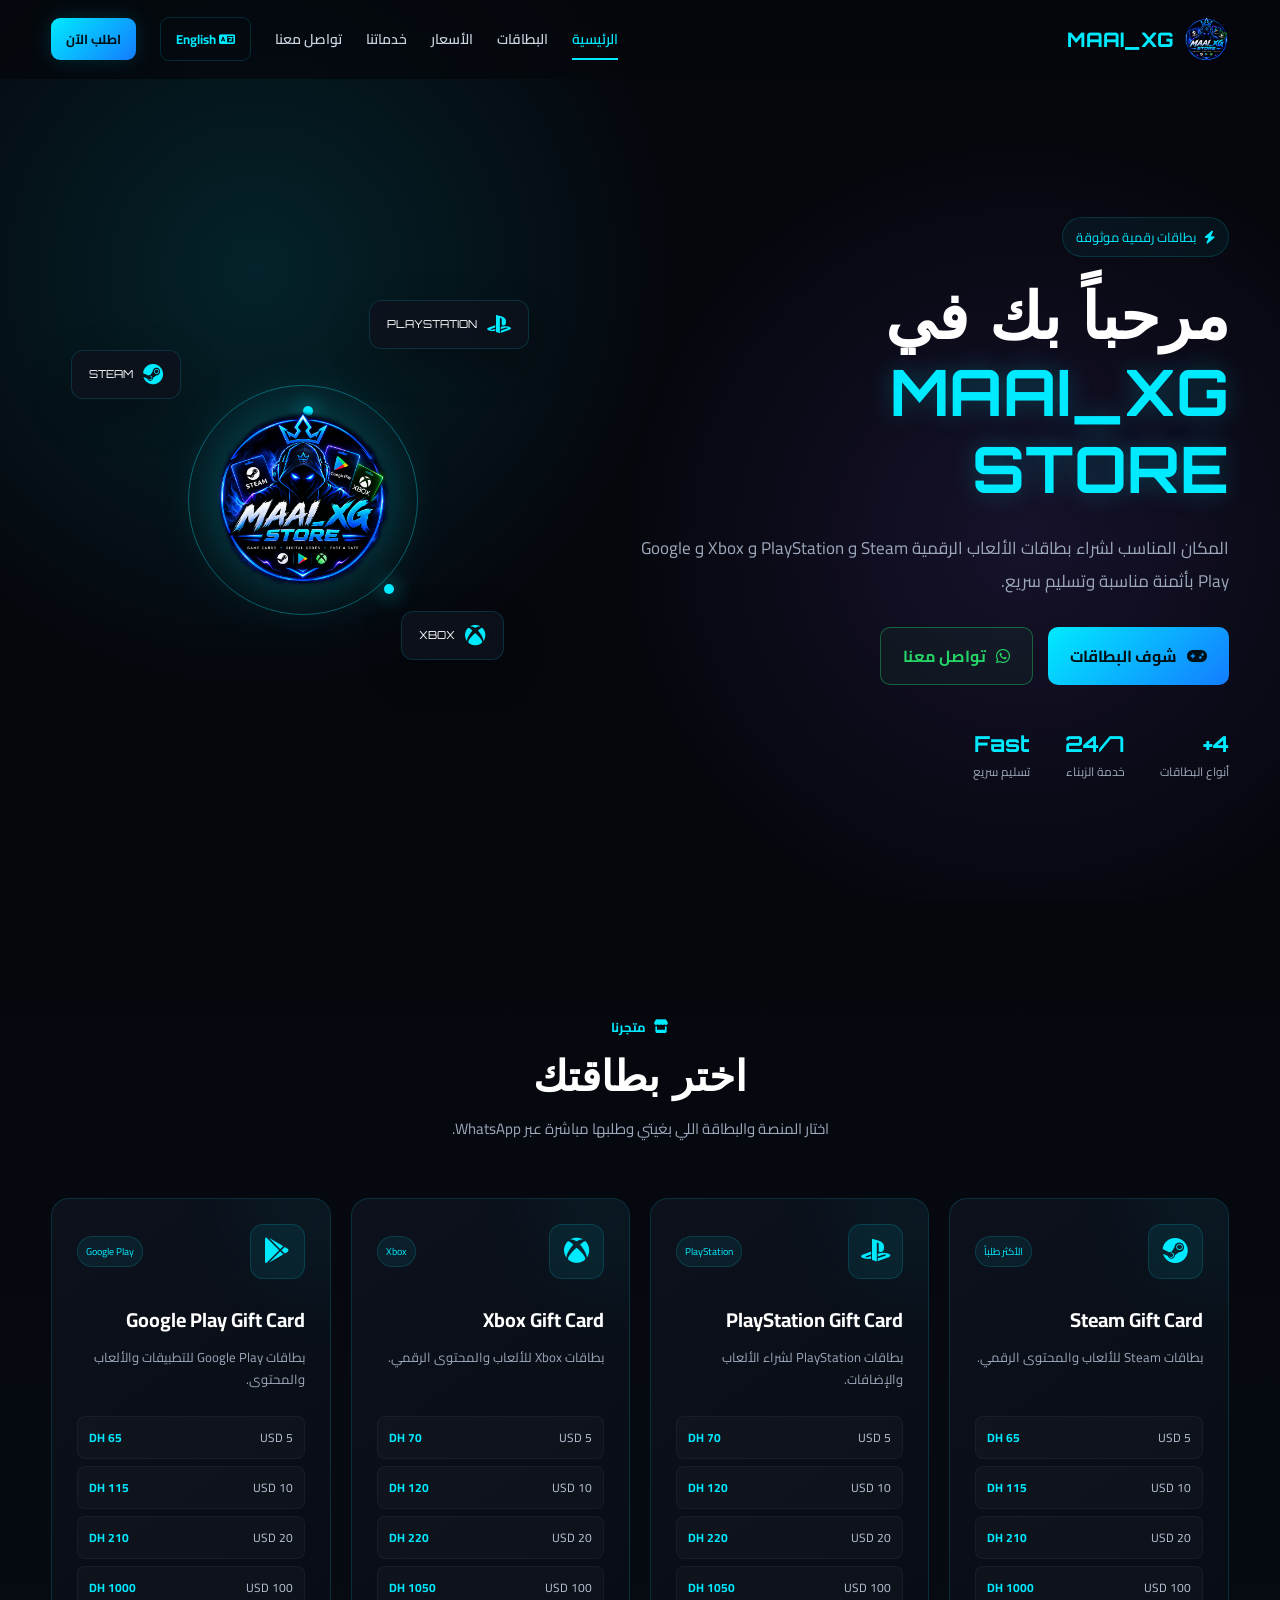
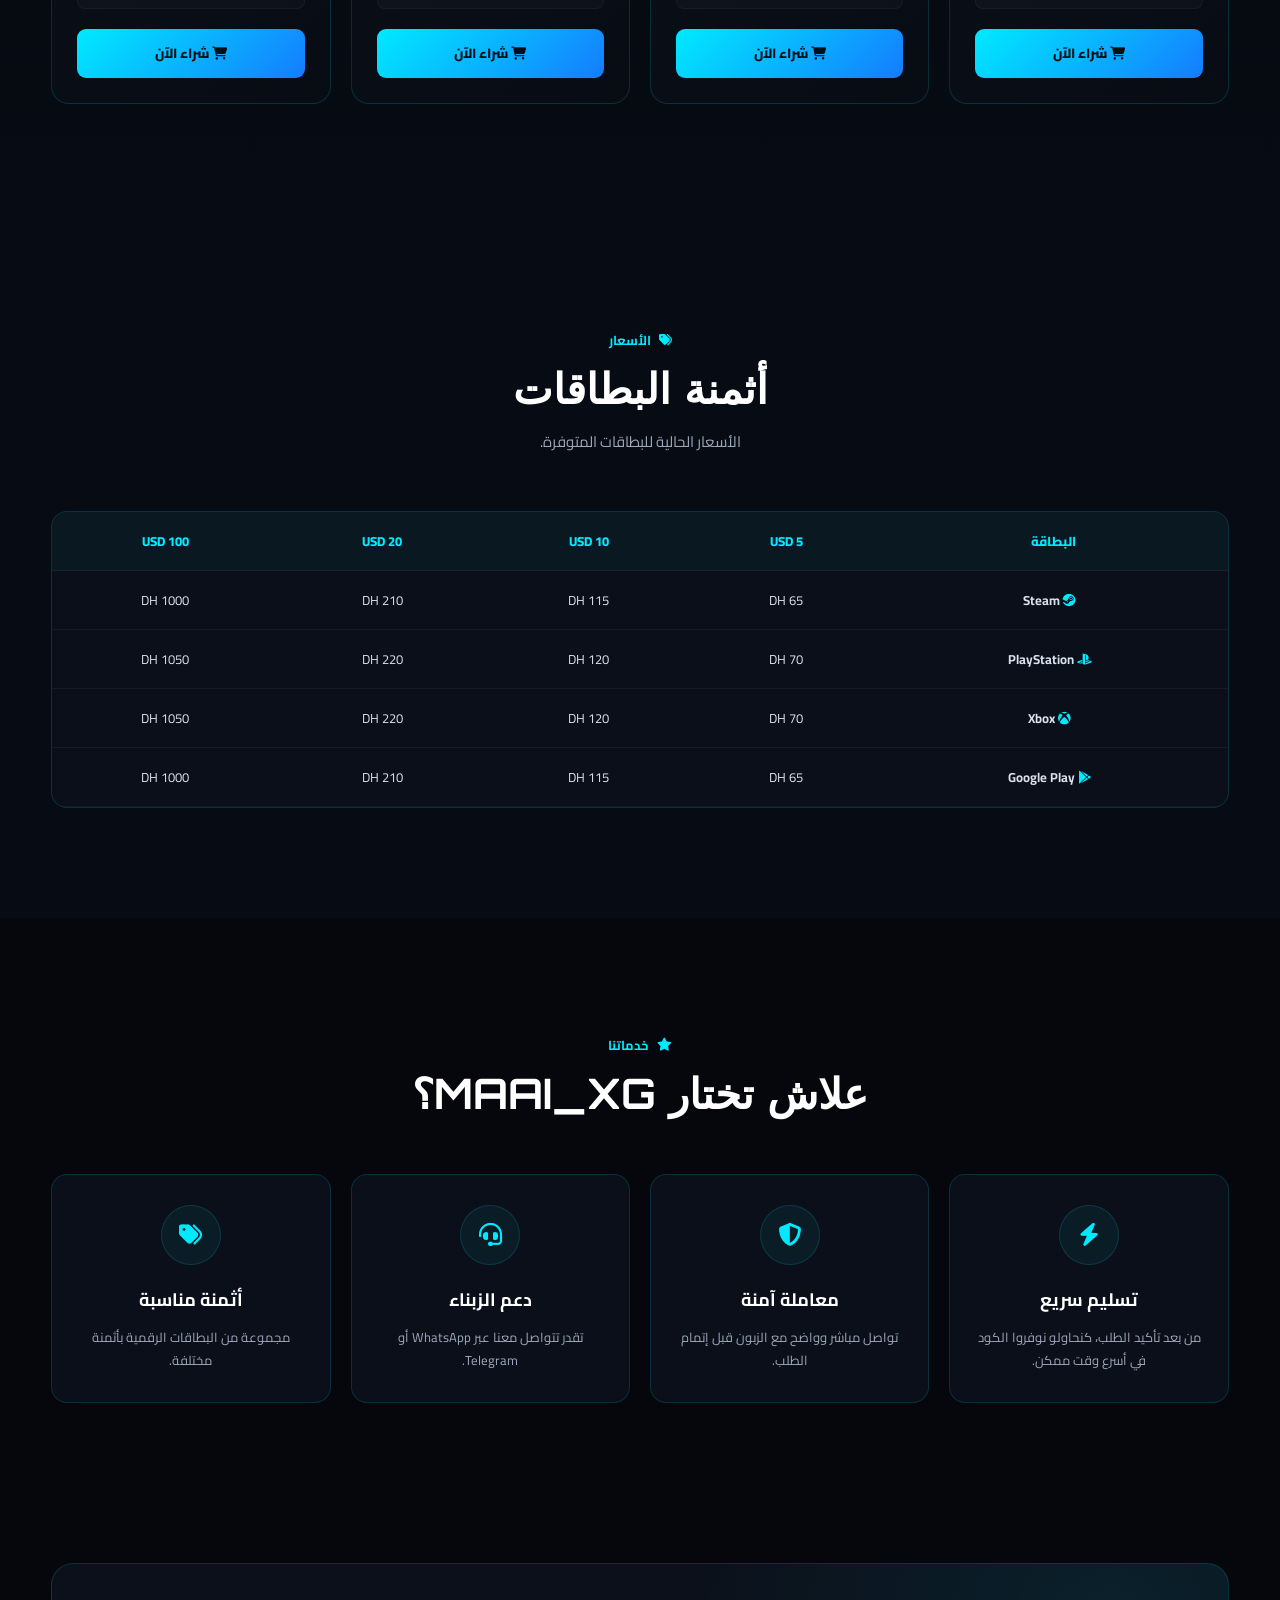
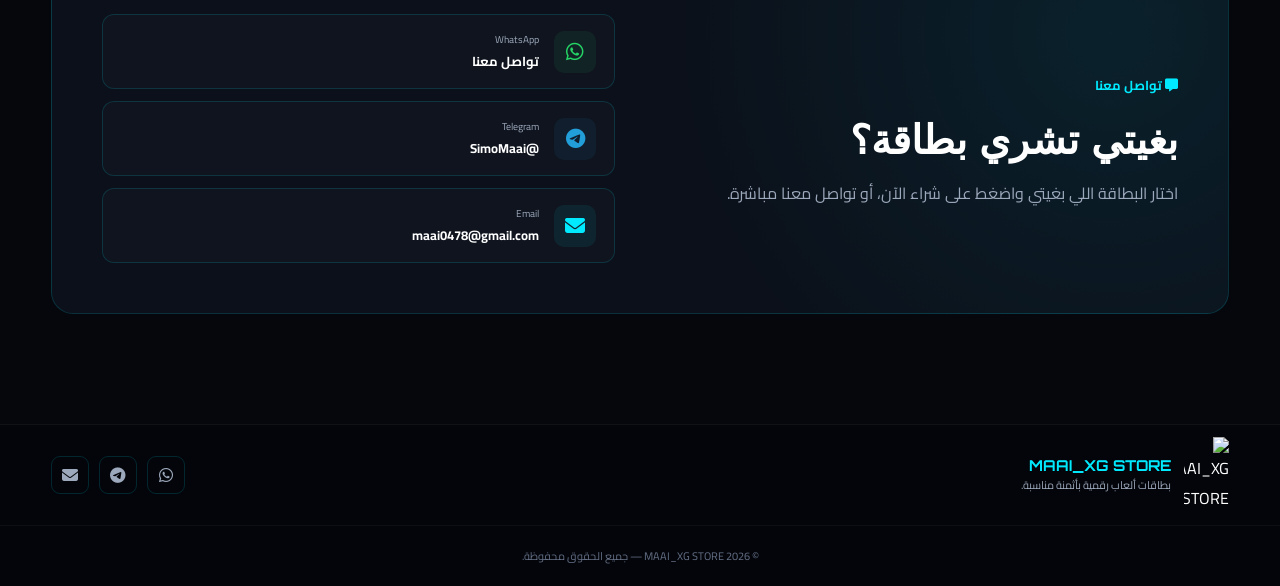
==== index.html @ 56d8b90f "MAAI_XG STORE website" ====
<!DOCTYPE html>
<html lang="ar" dir="rtl">
<head>
    <meta charset="UTF-8">
    <meta name="viewport" content="width=device-width, initial-scale=1.0">

    <title>MAAI_XG STORE | بطاقات الألعاب الرقمية</title>

    <meta name="description"
          content="MAAI_XG STORE - متجر بطاقات الألعاب الرقمية Steam, PlayStation, Xbox و Google Play">

    <link rel="preconnect" href="https://fonts.googleapis.com">
    <link rel="preconnect" href="https://fonts.gstatic.com" crossorigin>

    <link href="https://fonts.googleapis.com/css2?family=Cairo:wght@400;500;600;700;800&family=Orbitron:wght@500;600;700;800&display=swap"
          rel="stylesheet">

    <link rel="stylesheet"
          href="https://cdnjs.cloudflare.com/ajax/libs/font-awesome/6.5.2/css/all.min.css">

    <link rel="stylesheet" href="style.css">
</head>

<body>

<!-- ================= NAVBAR ================= -->

<header class="navbar">

    <div class="container nav-container">

        <a href="#home" class="logo">
            <img src="./logo_profil.png" alt="MAAI_XG STORE">
            <span>MAAI_XG</span>
        </a>

        <nav class="nav-menu">

            <a href="#home" class="nav-link active">
                الرئيسية
            </a>

            <a href="#cards" class="nav-link">
                البطاقات
            </a>

            <a href="#prices" class="nav-link">
                الأسعار
            </a>

            <a href="#services" class="nav-link">
                خدماتنا
            </a>

            <a href="#contact" class="nav-link">
                تواصل معنا
            </a>

            <a href="english.html" class="language-btn">
                <i class="fa-solid fa-language"></i>
                English
            </a>

            <a href="#cards" class="nav-buy">
                اطلب الآن
            </a>

        </nav>

        <button class="menu-toggle" aria-label="القائمة">
            <i class="fa-solid fa-bars"></i>
        </button>

    </div>

</header>


<!-- ================= HERO ================= -->

<section id="home" class="hero">

    <div class="hero-bg"></div>

    <div class="container hero-container">

        <div class="hero-content reveal">

            <span class="hero-badge">
                <i class="fa-solid fa-bolt"></i>
                بطاقات رقمية موثوقة
            </span>

            <h1>
                مرحباً بك في
                <span>MAAI_XG STORE</span>
            </h1>

            <p>
                المكان المناسب لشراء بطاقات الألعاب الرقمية
                Steam و PlayStation و Xbox و Google Play
                بأثمنة مناسبة وتسليم سريع.
            </p>

            <div class="hero-buttons">

                <a href="#cards" class="btn btn-primary">
                    <i class="fa-solid fa-gamepad"></i>
                    شوف البطاقات
                </a>

                <a href="https://wa.me/79996118911"
                   target="_blank"
                   class="btn btn-whatsapp">
                    <i class="fa-brands fa-whatsapp"></i>
                    تواصل معنا
                </a>

            </div>

            <div class="hero-stats">

                <div class="stat">
                    <strong>4+</strong>
                    <span>أنواع البطاقات</span>
                </div>

                <div class="stat">
                    <strong>24/7</strong>
                    <span>خدمة الزبناء</span>
                </div>

                <div class="stat">
                    <strong>Fast</strong>
                    <span>تسليم سريع</span>
                </div>

            </div>

        </div>


        <div class="hero-visual reveal">

            <div class="floating-card steam-float">
                <i class="fa-brands fa-steam"></i>
                <span>STEAM</span>
            </div>

            <div class="floating-card ps-float">
                <i class="fa-brands fa-playstation"></i>
                <span>PLAYSTATION</span>
            </div>

            <div class="floating-card xbox-float">
                <i class="fa-brands fa-xbox"></i>
                <span>XBOX</span>
            </div>

            <div class="hero-logo">

                <img src="./logo_profil.png"
                     alt="MAAI_XG Logo">

                <div class="logo-ring"></div>

            </div>

        </div>

    </div>

</section>


<!-- ================= CARDS ================= -->

<section id="cards" class="section cards-section">

    <div class="container">

        <div class="section-title reveal">

            <span>
                <i class="fa-solid fa-store"></i>
                متجرنا
            </span>

            <h2>
                اختر بطاقتك
            </h2>

            <p>
                اختار المنصة والبطاقة اللي بغيتي وطلبها مباشرة عبر WhatsApp.
            </p>

        </div>


        <div class="cards-grid">


            <!-- STEAM -->

            <article class="product-card steam-card reveal">

                <div class="card-top">

                    <div class="platform-icon">
                        <i class="fa-brands fa-steam"></i>
                    </div>

                    <span class="card-tag">
                        الأكثر طلباً
                    </span>

                </div>

                <h3>Steam Gift Card</h3>

                <p>
                    بطاقات Steam للألعاب والمحتوى الرقمي.
                </p>

                <div class="price-list">

                    <div>
                        <span>5 USD</span>
                        <strong>65 DH</strong>
                    </div>

                    <div>
                        <span>10 USD</span>
                        <strong>115 DH</strong>
                    </div>

                    <div>
                        <span>20 USD</span>
                        <strong>210 DH</strong>
                    </div>

                    <div>
                        <span>100 USD</span>
                        <strong>1000 DH</strong>
                    </div>

                </div>

                <button class="buy-btn"
                        data-product="Steam Gift Card">
                    <i class="fa-solid fa-cart-shopping"></i>
                    شراء الآن
                </button>

            </article>


            <!-- PLAYSTATION -->

            <article class="product-card playstation-card reveal">

                <div class="card-top">

                    <div class="platform-icon">
                        <i class="fa-brands fa-playstation"></i>
                    </div>

                    <span class="card-tag">
                        PlayStation
                    </span>

                </div>

                <h3>PlayStation Gift Card</h3>

                <p>
                    بطاقات PlayStation لشراء الألعاب والإضافات.
                </p>

                <div class="price-list">

                    <div>
                        <span>5 USD</span>
                        <strong>70 DH</strong>
                    </div>

                    <div>
                        <span>10 USD</span>
                        <strong>120 DH</strong>
                    </div>

                    <div>
                        <span>20 USD</span>
                        <strong>220 DH</strong>
                    </div>

                    <div>
                        <span>100 USD</span>
                        <strong>1050 DH</strong>
                    </div>

                </div>

                <button class="buy-btn"
                        data-product="PlayStation Gift Card">
                    <i class="fa-solid fa-cart-shopping"></i>
                    شراء الآن
                </button>

            </article>


            <!-- XBOX -->

            <article class="product-card xbox-card reveal">

                <div class="card-top">

                    <div class="platform-icon">
                        <i class="fa-brands fa-xbox"></i>
                    </div>

                    <span class="card-tag">
                        Xbox
                    </span>

                </div>

                <h3>Xbox Gift Card</h3>

                <p>
                    بطاقات Xbox للألعاب والمحتوى الرقمي.
                </p>

                <div class="price-list">

                    <div>
                        <span>5 USD</span>
                        <strong>70 DH</strong>
                    </div>

                    <div>
                        <span>10 USD</span>
                        <strong>120 DH</strong>
                    </div>

                    <div>
                        <span>20 USD</span>
                        <strong>220 DH</strong>
                    </div>

                    <div>
                        <span>100 USD</span>
                        <strong>1050 DH</strong>
                    </div>

                </div>

                <button class="buy-btn"
                        data-product="Xbox Gift Card">
                    <i class="fa-solid fa-cart-shopping"></i>
                    شراء الآن
                </button>

            </article>


            <!-- GOOGLE PLAY -->

            <article class="product-card google-card reveal">

                <div class="card-top">

                    <div class="platform-icon">
                        <i class="fa-brands fa-google-play"></i>
                    </div>

                    <span class="card-tag">
                        Google Play
                    </span>

                </div>

                <h3>Google Play Gift Card</h3>

                <p>
                    بطاقات Google Play للتطبيقات والألعاب والمحتوى.
                </p>

                <div class="price-list">

                    <div>
                        <span>5 USD</span>
                        <strong>65 DH</strong>
                    </div>

                    <div>
                        <span>10 USD</span>
                        <strong>115 DH</strong>
                    </div>

                    <div>
                        <span>20 USD</span>
                        <strong>210 DH</strong>
                    </div>

                    <div>
                        <span>100 USD</span>
                        <strong>1000 DH</strong>
                    </div>

                </div>

                <button class="buy-btn"
                        data-product="Google Play Gift Card">
                    <i class="fa-solid fa-cart-shopping"></i>
                    شراء الآن
                </button>

            </article>

        </div>

    </div>

</section>


<!-- ================= PRICES ================= -->

<section id="prices" class="section prices-section">

    <div class="container">

        <div class="section-title reveal">

            <span>
                <i class="fa-solid fa-tags"></i>
                الأسعار
            </span>

            <h2>
                أثمنة البطاقات
            </h2>

            <p>
                الأسعار الحالية للبطاقات المتوفرة.
            </p>

        </div>


        <div class="table-wrapper reveal">

            <table>

                <thead>

                    <tr>
                        <th>البطاقة</th>
                        <th>5 USD</th>
                        <th>10 USD</th>
                        <th>20 USD</th>
                        <th>100 USD</th>
                    </tr>

                </thead>

                <tbody>

                    <tr>
                        <td>
                            <i class="fa-brands fa-steam"></i>
                            Steam
                        </td>
                        <td>65 DH</td>
                        <td>115 DH</td>
                        <td>210 DH</td>
                        <td>1000 DH</td>
                    </tr>

                    <tr>
                        <td>
                            <i class="fa-brands fa-playstation"></i>
                            PlayStation
                        </td>
                        <td>70 DH</td>
                        <td>120 DH</td>
                        <td>220 DH</td>
                        <td>1050 DH</td>
                    </tr>

                    <tr>
                        <td>
                            <i class="fa-brands fa-xbox"></i>
                            Xbox
                        </td>
                        <td>70 DH</td>
                        <td>120 DH</td>
                        <td>220 DH</td>
                        <td>1050 DH</td>
                    </tr>

                    <tr>
                        <td>
                            <i class="fa-brands fa-google-play"></i>
                            Google Play
                        </td>
                        <td>65 DH</td>
                        <td>115 DH</td>
                        <td>210 DH</td>
                        <td>1000 DH</td>
                    </tr>

                </tbody>

            </table>

        </div>

    </div>

</section>


<!-- ================= SERVICES ================= -->

<section id="services" class="section services-section">

    <div class="container">

        <div class="section-title reveal">

            <span>
                <i class="fa-solid fa-star"></i>
                خدماتنا
            </span>

            <h2>
                علاش تختار MAAI_XG؟
            </h2>

        </div>


        <div class="services-grid">

            <div class="service-box reveal">

                <i class="fa-solid fa-bolt"></i>

                <h3>تسليم سريع</h3>

                <p>
                    من بعد تأكيد الطلب، كنحاولو نوفروا الكود في أسرع وقت ممكن.
                </p>

            </div>


            <div class="service-box reveal">

                <i class="fa-solid fa-shield-halved"></i>

                <h3>معاملة آمنة</h3>

                <p>
                    تواصل مباشر وواضح مع الزبون قبل إتمام الطلب.
                </p>

            </div>


            <div class="service-box reveal">

                <i class="fa-solid fa-headset"></i>

                <h3>دعم الزبناء</h3>

                <p>
                    تقدر تتواصل معنا عبر WhatsApp أو Telegram.
                </p>

            </div>


            <div class="service-box reveal">

                <i class="fa-solid fa-tags"></i>

                <h3>أثمنة مناسبة</h3>

                <p>
                    مجموعة من البطاقات الرقمية بأثمنة مختلفة.
                </p>

            </div>

        </div>

    </div>

</section>


<!-- ================= CONTACT ================= -->

<section id="contact" class="section contact-section">

    <div class="container">

        <div class="contact-box reveal">

            <div class="contact-content">

                <span>
                    <i class="fa-solid fa-message"></i>
                    تواصل معنا
                </span>

                <h2>
                    بغيتي تشري بطاقة؟
                </h2>

                <p>
                    اختار البطاقة اللي بغيتي واضغط على شراء الآن،
                    أو تواصل معنا مباشرة.
                </p>

            </div>


            <div class="contact-buttons">

                <a href="https://wa.me/79996118911"
                   target="_blank"
                   class="contact-btn whatsapp">

                    <i class="fa-brands fa-whatsapp"></i>

                    <div>
                        <small>WhatsApp</small>
                        <strong>تواصل معنا</strong>
                    </div>

                </a>


                <a href="https://t.me/SimoMaai"
                   target="_blank"
                   class="contact-btn telegram">

                    <i class="fa-brands fa-telegram"></i>

                    <div>
                        <small>Telegram</small>
                        <strong>@SimoMaai</strong>
                    </div>

                </a>


                <a href="mailto:maai0478@gmail.com"
                   class="contact-btn email">

                    <i class="fa-solid fa-envelope"></i>

                    <div>
                        <small>Email</small>
                        <strong>maai0478@gmail.com</strong>
                    </div>

                </a>

            </div>

        </div>

    </div>

</section>


<!-- ================= FOOTER ================= -->

<footer>

    <div class="container footer-container">

        <div class="footer-brand">

            <img src="logo_profic.png"
                 alt="MAAI_XG STORE">

            <div>

                <h3>MAAI_XG STORE</h3>

                <p>
                    بطاقات ألعاب رقمية بأثمنة مناسبة.
                </p>

            </div>

        </div>


        <div class="footer-social">

            <a href="https://wa.me/79996118911"
               target="_blank">
                <i class="fa-brands fa-whatsapp"></i>
            </a>

            <a href="https://t.me/SimoMaai"
               target="_blank">
                <i class="fa-brands fa-telegram"></i>
            </a>

            <a href="mailto:maai0478@gmail.com">
                <i class="fa-solid fa-envelope"></i>
            </a>

        </div>

    </div>


    <div class="copyright">

        © <span id="year"></span>
        MAAI_XG STORE — جميع الحقوق محفوظة.

    </div>

</footer>


<script src="script.js"></script>

</body>
</html>
---- style.css ----
/* =====================================================
   MAAI_XG STORE
   MAIN CSS
===================================================== */

* {
    margin: 0;
    padding: 0;
    box-sizing: border-box;
}

html {
    scroll-behavior: smooth;
}

body {
    font-family: "Cairo", sans-serif;
    background: #05070d;
    color: #ffffff;
    overflow-x: hidden;
}

a {
    text-decoration: none;
    color: inherit;
}

button {
    font-family: inherit;
}

img {
    max-width: 100%;
    display: block;
}

:root {
    --bg: #05070d;
    --bg2: #090d16;
    --card: #0d121d;

    --cyan: #00eaff;
    --blue: #147cff;
    --purple: #8b5cf6;

    --white: #ffffff;
    --muted: #9ca8bb;

    --border: rgba(0, 234, 255, 0.15);

    --shadow:
        0 0 35px rgba(0, 234, 255, 0.08);
}

.container {
    width: min(1180px, 92%);
    margin: auto;
}


/* =====================================================
   NAVBAR
===================================================== */

.navbar {
    position: fixed;
    top: 0;
    left: 0;
    width: 100%;
    z-index: 1000;

    background: rgba(5, 7, 13, 0.75);

    backdrop-filter: blur(15px);

    border-bottom: 1px solid transparent;

    transition: 0.3s ease;
}

.navbar.scrolled {
    background: rgba(5, 7, 13, 0.95);
    border-bottom-color: var(--border);
    box-shadow: 0 10px 30px rgba(0, 0, 0, 0.25);
}

.nav-container {
    min-height: 78px;

    display: flex;
    align-items: center;
    justify-content: space-between;

    gap: 30px;
}

.logo {
    display: flex;
    align-items: center;
    gap: 10px;

    font-family: "Orbitron", sans-serif;
    font-size: 20px;
    font-weight: 800;

    color: #fff;
}

.logo img {
    width: 45px;
    height: 45px;
    object-fit: contain;
}

.logo span {
    color: var(--cyan);
}

.nav-menu {
    display: flex;
    align-items: center;
    gap: 24px;
}

.nav-link {
    color: #cbd5e1;
    font-size: 14px;
    font-weight: 600;

    position: relative;

    transition: 0.3s ease;
}

.nav-link:hover,
.nav-link.active {
    color: var(--cyan);
}

.nav-link::after {
    content: "";

    position: absolute;

    bottom: -8px;
    left: 0;

    width: 0;
    height: 2px;

    background: var(--cyan);

    transition: 0.3s ease;
}

.nav-link:hover::after,
.nav-link.active::after {
    width: 100%;
}

.nav-buy,
.language-btn {
    padding: 9px 15px;

    border-radius: 9px;

    font-size: 13px;
    font-weight: 700;

    transition: 0.3s ease;
}

.language-btn {
    border: 1px solid var(--border);
    color: var(--cyan);
}

.language-btn:hover {
    background: rgba(0, 234, 255, 0.08);
}

.nav-buy {
    background: linear-gradient(
        135deg,
        var(--cyan),
        var(--blue)
    );

    color: #001016;

    box-shadow:
        0 0 20px rgba(0, 234, 255, 0.15);
}

.nav-buy:hover {
    transform: translateY(-2px);
    box-shadow:
        0 0 30px rgba(0, 234, 255, 0.3);
}

.menu-toggle {
    display: none;

    border: 0;
    background: transparent;

    color: white;

    font-size: 24px;

    cursor: pointer;
}


/* =====================================================
   HERO
===================================================== */

.hero {
    min-height: 100vh;

    position: relative;

    display: flex;
    align-items: center;

    padding-top: 100px;

    overflow: hidden;
}

.hero-bg {
    position: absolute;
    inset: 0;

    background:
        radial-gradient(
            circle at 20% 30%,
            rgba(0, 234, 255, 0.12),
            transparent 35%
        ),

        radial-gradient(
            circle at 80% 60%,
            rgba(139, 92, 246, 0.13),
            transparent 35%
        );

    pointer-events: none;
}

.hero-container {
    display: grid;

    grid-template-columns: 1.1fr 0.9fr;

    align-items: center;

    gap: 60px;

    position: relative;
    z-index: 2;
}

.hero-content {
    max-width: 680px;
}

.hero-badge {
    display: inline-flex;

    align-items: center;

    gap: 8px;

    padding: 7px 13px;

    border-radius: 50px;

    border: 1px solid var(--border);

    background: rgba(0, 234, 255, 0.05);

    color: var(--cyan);

    font-size: 13px;

    margin-bottom: 20px;
}

.hero h1 {
    font-family: "Orbitron", sans-serif;

    font-size: clamp(36px, 5vw, 65px);

    line-height: 1.2;

    margin-bottom: 25px;
}

.hero h1 span {
    display: block;

    color: var(--cyan);

    text-shadow:
        0 0 25px rgba(0, 234, 255, 0.25);
}

.hero p {
    color: var(--muted);

    font-size: 17px;

    line-height: 1.9;

    max-width: 650px;

    margin-bottom: 30px;
}

.hero-buttons {
    display: flex;

    gap: 15px;

    flex-wrap: wrap;
}

.btn {
    display: inline-flex;

    align-items: center;

    justify-content: center;

    gap: 10px;

    padding: 13px 22px;

    border-radius: 10px;

    font-weight: 700;

    transition: 0.3s ease;
}

.btn-primary {
    background:
        linear-gradient(
            135deg,
            var(--cyan),
            var(--blue)
        );

    color: #001016;
}

.btn-primary:hover {
    transform: translateY(-3px);

    box-shadow:
        0 10px 35px rgba(0, 234, 255, 0.2);
}

.btn-whatsapp {
    border: 1px solid rgba(37, 211, 102, 0.4);

    color: #25d366;

    background: rgba(37, 211, 102, 0.05);
}

.btn-whatsapp:hover {
    background: rgba(37, 211, 102, 0.1);

    transform: translateY(-3px);
}

.hero-stats {
    display: flex;

    gap: 35px;

    margin-top: 45px;

    flex-wrap: wrap;
}

.stat {
    display: flex;

    flex-direction: column;

    gap: 3px;
}

.stat strong {
    font-family: "Orbitron", sans-serif;

    color: var(--cyan);

    font-size: 22px;
}

.stat span {
    color: var(--muted);

    font-size: 12px;
}


/* =====================================================
   HERO VISUAL
===================================================== */

.hero-visual {
    min-height: 500px;

    position: relative;

    display: flex;

    align-items: center;

    justify-content: center;
}

.hero-logo {
    width: 230px;
    height: 230px;

    position: relative;

    display: flex;

    align-items: center;

    justify-content: center;

    animation: logoFloat 4s ease-in-out infinite;
}

.hero-logo img {
    width: 180px;

    position: relative;

    z-index: 2;

    filter:
        drop-shadow(
            0 0 30px rgba(0, 234, 255, 0.3)
        );
}

.logo-ring {
    position: absolute;

    inset: 0;

    border: 1px solid rgba(0, 234, 255, 0.35);

    border-radius: 50%;

    animation: spin 10s linear infinite;
}

.logo-ring::before,
.logo-ring::after {
    content: "";

    position: absolute;

    width: 10px;
    height: 10px;

    border-radius: 50%;

    background: var(--cyan);

    box-shadow:
        0 0 20px var(--cyan);
}

.logo-ring::before {
    top: 20px;
    left: 50%;
}

.logo-ring::after {
    bottom: 20px;
    right: 10%;
}

.floating-card {
    position: absolute;

    display: flex;

    align-items: center;

    gap: 10px;

    padding: 13px 17px;

    border: 1px solid var(--border);

    border-radius: 12px;

    background: rgba(13, 18, 29, 0.85);

    backdrop-filter: blur(10px);

    color: white;

    box-shadow:
        0 15px 40px rgba(0, 0, 0, 0.25);

    font-family: "Orbitron", sans-serif;

    font-size: 11px;
}

.floating-card i {
    color: var(--cyan);

    font-size: 21px;
}

.steam-float {
    top: 20%;
    left: 4%;

    animation: floatingOne 4s ease-in-out infinite;
}

.ps-float {
    top: 10%;
    right: 5%;

    animation: floatingTwo 4.5s ease-in-out infinite;
}

.xbox-float {
    bottom: 18%;
    right: 10%;

    animation: floatingThree 5s ease-in-out infinite;
}


/* =====================================================
   SECTIONS
===================================================== */

.section {
    padding: 110px 0;
}

.section-title {
    text-align: center;

    margin-bottom: 55px;
}

.section-title > span {
    display: inline-flex;

    align-items: center;

    gap: 8px;

    color: var(--cyan);

    font-size: 13px;

    font-weight: 700;

    margin-bottom: 10px;
}

.section-title h2 {
    font-family: "Orbitron", sans-serif;

    font-size: clamp(28px, 4vw, 42px);

    margin-bottom: 13px;
}

.section-title p {
    color: var(--muted);

    font-size: 15px;
}


/* =====================================================
   PRODUCT CARDS
===================================================== */

.cards-section {
    background:
        linear-gradient(
            180deg,
            #05070d,
            #070b13
        );
}

.cards-grid {
    display: grid;

    grid-template-columns:
        repeat(4, 1fr);

    gap: 20px;
}

.product-card {
    position: relative;

    background:
        linear-gradient(
            145deg,
            rgba(13, 18, 29, 0.95),
            rgba(8, 12, 20, 0.95)
        );

    border: 1px solid var(--border);

    border-radius: 18px;

    padding: 25px;

    overflow: hidden;

    transition:
        transform 0.35s ease,
        border-color 0.35s ease,
        box-shadow 0.35s ease;
}

.product-card::before {
    content: "";

    position: absolute;

    top: -100px;
    right: -100px;

    width: 200px;
    height: 200px;

    border-radius: 50%;

    background: var(--cyan);

    opacity: 0.04;

    filter: blur(40px);
}

.product-card:hover {
    transform:
        translateY(-8px);

    border-color:
        rgba(0, 234, 255, 0.45);

    box-shadow:
        0 20px 50px rgba(0, 234, 255, 0.08);
}

.card-top {
    display: flex;

    align-items: center;

    justify-content: space-between;

    gap: 10px;

    margin-bottom: 22px;
}

.platform-icon {
    width: 55px;
    height: 55px;

    display: flex;

    align-items: center;

    justify-content: center;

    border-radius: 13px;

    background:
        rgba(0, 234, 255, 0.07);

    border: 1px solid var(--border);

    font-size: 26px;

    color: var(--cyan);
}

.card-tag {
    font-size: 10px;

    color: var(--cyan);

    padding: 5px 8px;

    border-radius: 50px;

    background:
        rgba(0, 234, 255, 0.07);

    border: 1px solid var(--border);
}

.product-card h3 {
    font-size: 20px;

    margin-bottom: 8px;
}

.product-card > p {
    color: var(--muted);

    font-size: 13px;

    line-height: 1.7;

    min-height: 50px;

    margin-bottom: 20px;
}

.price-list {
    display: flex;

    flex-direction: column;

    gap: 7px;

    margin-bottom: 20px;
}

.price-list div {
    display: flex;

    justify-content: space-between;

    align-items: center;

    padding: 9px 11px;

    border-radius: 8px;

    background:
        rgba(255, 255, 255, 0.025);

    border: 1px solid rgba(255, 255, 255, 0.04);

    font-size: 12px;
}

.price-list span {
    color: #b9c4d6;
}

.price-list strong {
    color: var(--cyan);
}

.buy-btn {
    width: 100%;

    border: 0;

    padding: 12px;

    border-radius: 9px;

    cursor: pointer;

    background:
        linear-gradient(
            135deg,
            var(--cyan),
            var(--blue)
        );

    color: #001016;

    font-weight: 800;

    transition: 0.3s ease;
}

.buy-btn:hover {
    transform: translateY(-2px);

    box-shadow:
        0 8px 25px rgba(0, 234, 255, 0.2);
}


/* =====================================================
   PRICES TABLE
===================================================== */

.prices-section {
    background: #070b13;
}

.table-wrapper {
    overflow-x: auto;

    border:
        1px solid var(--border);

    border-radius: 16px;

    background:
        rgba(13, 18, 29, 0.75);
}

table {
    width: 100%;

    border-collapse: collapse;

    min-width: 700px;
}

th,
td {
    padding: 17px;

    text-align: center;

    border-bottom:
        1px solid rgba(255, 255, 255, 0.05);

    font-size: 13px;
}

th {
    color: var(--cyan);

    background:
        rgba(0, 234, 255, 0.04);

    font-weight: 800;
}

td {
    color: #d9e1ed;
}

td:first-child {
    font-weight: 700;
}

td:first-child i {
    color: var(--cyan);

    margin-right: 8px;
}

tbody tr {
    transition: 0.25s ease;
}

tbody tr:hover {
    background:
        rgba(0, 234, 255, 0.025);
}


/* =====================================================
   SERVICES
===================================================== */

.services-grid {
    display: grid;

    grid-template-columns:
        repeat(4, 1fr);

    gap: 20px;
}

.service-box {
    padding: 30px 22px;

    text-align: center;

    background:
        rgba(13, 18, 29, 0.8);

    border:
        1px solid var(--border);

    border-radius: 16px;

    transition: 0.3s ease;
}

.service-box:hover {
    transform: translateY(-7px);

    border-color:
        rgba(0, 234, 255, 0.4);
}

.service-box > i {
    display: inline-flex;

    width: 60px;
    height: 60px;

    align-items: center;
    justify-content: center;

    border-radius: 50%;

    color: var(--cyan);

    background:
        rgba(0, 234, 255, 0.06);

    border:
        1px solid var(--border);

    font-size: 23px;

    margin-bottom: 18px;
}

.service-box h3 {
    margin-bottom: 10px;

    font-size: 18px;
}

.service-box p {
    color: var(--muted);

    font-size: 13px;

    line-height: 1.8;
}


/* =====================================================
   CONTACT
===================================================== */

.contact-section {
    padding-top: 50px;
}

.contact-box {
    display: grid;

    grid-template-columns: 1fr 1fr;

    gap: 50px;

    align-items: center;

    padding: 50px;

    border:
        1px solid var(--border);

    border-radius: 22px;

    background:
        radial-gradient(
            circle at 90% 20%,
            rgba(0, 234, 255, 0.08),
            transparent 40%
        ),

        #0b101a;
}

.contact-content > span {
    color: var(--cyan);

    font-size: 13px;

    font-weight: 700;
}

.contact-content h2 {
    font-family: "Orbitron", sans-serif;

    font-size: clamp(27px, 4vw, 40px);

    margin: 15px 0;
}

.contact-content p {
    color: var(--muted);

    line-height: 1.8;
}

.contact-buttons {
    display: flex;

    flex-direction: column;

    gap: 12px;
}

.contact-btn {
    display: flex;

    align-items: center;

    gap: 15px;

    padding: 15px 18px;

    border-radius: 12px;

    border: 1px solid var(--border);

    background:
        rgba(255, 255, 255, 0.02);

    transition: 0.3s ease;
}

.contact-btn:hover {
    transform: translateX(-5px);

    border-color:
        rgba(0, 234, 255, 0.4);
}

.contact-btn > i {
    width: 42px;
    height: 42px;

    display: flex;

    align-items: center;

    justify-content: center;

    border-radius: 10px;

    font-size: 20px;
}

.contact-btn div {
    display: flex;

    flex-direction: column;
}

.contact-btn small {
    color: var(--muted);

    font-size: 10px;
}

.contact-btn strong {
    font-size: 13px;
}

.whatsapp > i {
    color: #25d366;

    background:
        rgba(37, 211, 102, 0.08);
}

.telegram > i {
    color: #229ed9;

    background:
        rgba(34, 158, 217, 0.08);
}

.email > i {
    color: var(--cyan);

    background:
        rgba(0, 234, 255, 0.08);
}


/* =====================================================
   FOOTER
===================================================== */

footer {
    background: #03050a;

    border-top:
        1px solid rgba(255, 255, 255, 0.05);
}

.footer-container {
    min-height: 100px;

    display: flex;

    align-items: center;

    justify-content: space-between;

    gap: 30px;
}

.footer-brand {
    display: flex;

    align-items: center;

    gap: 13px;
}

.footer-brand img {
    width: 45px;
}

.footer-brand h3 {
    font-family: "Orbitron", sans-serif;

    font-size: 15px;

    color: var(--cyan);
}

.footer-brand p {
    color: var(--muted);

    font-size: 11px;
}

.footer-social {
    display: flex;

    gap: 10px;
}

.footer-social a {
    width: 38px;
    height: 38px;

    display: flex;

    align-items: center;

    justify-content: center;

    border:
        1px solid var(--border);

    border-radius: 9px;

    color: var(--muted);

    transition: 0.3s ease;
}

.footer-social a:hover {
    color: var(--cyan);

    border-color: var(--cyan);

    transform: translateY(-3px);
}

.copyright {
    text-align: center;

    color: #657086;

    font-size: 11px;

    padding: 20px;

    border-top:
        1px solid rgba(255, 255, 255, 0.04);
}


/* =====================================================
   REVEAL
===================================================== */

.reveal {
    opacity: 0;

    transform: translateY(30px);

    transition:
        opacity 0.7s ease,
        transform 0.7s ease;
}

.reveal.visible {
    opacity: 1;

    transform: translateY(0);
}


/* =====================================================
   RIPPLE
===================================================== */

.ripple {
    position: absolute;

    border-radius: 50%;

    background:
        rgba(255, 255, 255, 0.4);

    transform: scale(0);

    animation: rippleAnimation 0.6s linear;

    pointer-events: none;
}


/* =====================================================
   ANIMATIONS
===================================================== */

@keyframes rippleAnimation {

    to {
        transform: scale(4);

        opacity: 0;
    }

}

@keyframes logoFloat {

    0%,
    100% {
        transform: translateY(0);
    }

    50% {
        transform: translateY(-15px);
    }

}

@keyframes spin {

    to {
        transform: rotate(360deg);
    }

}

@keyframes floatingOne {

    0%,
    100% {
        transform: translateY(0) rotate(-4deg);
    }

    50% {
        transform: translateY(-18px) rotate(2deg);
    }

}

@keyframes floatingTwo {

    0%,
    100% {
        transform: translateY(0) rotate(4deg);
    }

    50% {
        transform: translateY(15px) rotate(-2deg);
    }

}

@keyframes floatingThree {

    0%,
    100% {
        transform: translateY(0);
    }

    50% {
        transform: translateY(-13px);
    }

}


/* =====================================================
   RESPONSIVE
===================================================== */

@media (max-width: 1100px) {

    .cards-grid,
    .services-grid {
        grid-template-columns:
            repeat(2, 1fr);
    }

}

@media (max-width: 850px) {

    .menu-toggle {
        display: block;
    }

    .nav-menu {
        position: absolute;

        top: 78px;

        left: 4%;
        right: 4%;

        display: none;

        flex-direction: column;

        align-items: stretch;

        padding: 20px;

        background:
            rgba(7, 10, 17, 0.98);

        border:
            1px solid var(--border);

        border-radius: 15px;
    }

    .nav-menu.open {
        display: flex;
    }

    .nav-link,
    .language-btn,
    .nav-buy {
        text-align: center;

        padding: 12px;
    }

    .hero-container {
        grid-template-columns: 1fr;

        text-align: center;
    }

    .hero-content {
        margin: auto;
    }

    .hero-buttons,
    .hero-stats {
        justify-content: center;
    }

    .hero-visual {
        min-height: 350px;
    }

    .contact-box {
        grid-template-columns: 1fr;
    }

}

@media (max-width: 600px) {

    .section {
        padding: 80px 0;
    }

    .cards-grid,
    .services-grid {
        grid-template-columns: 1fr;
    }

    .hero {
        padding-top: 120px;
    }

    .hero h1 {
        font-size: 34px;
    }

    .hero p {
        font-size: 14px;
    }

    .hero-logo {
        width: 190px;
        height: 190px;
    }

    .hero-logo img {
        width: 145px;
    }

    .floating-card {
        font-size: 9px;
        padding: 9px;
    }

    .steam-float {
        left: 0;
    }

    .ps-float {
        right: 0;
    }

    .xbox-float {
        right: 0;
    }

    .contact-box {
        padding: 25px;
    }

    .footer-container {
        flex-direction: column;

        justify-content: center;

        padding: 30px 0;
    }

}
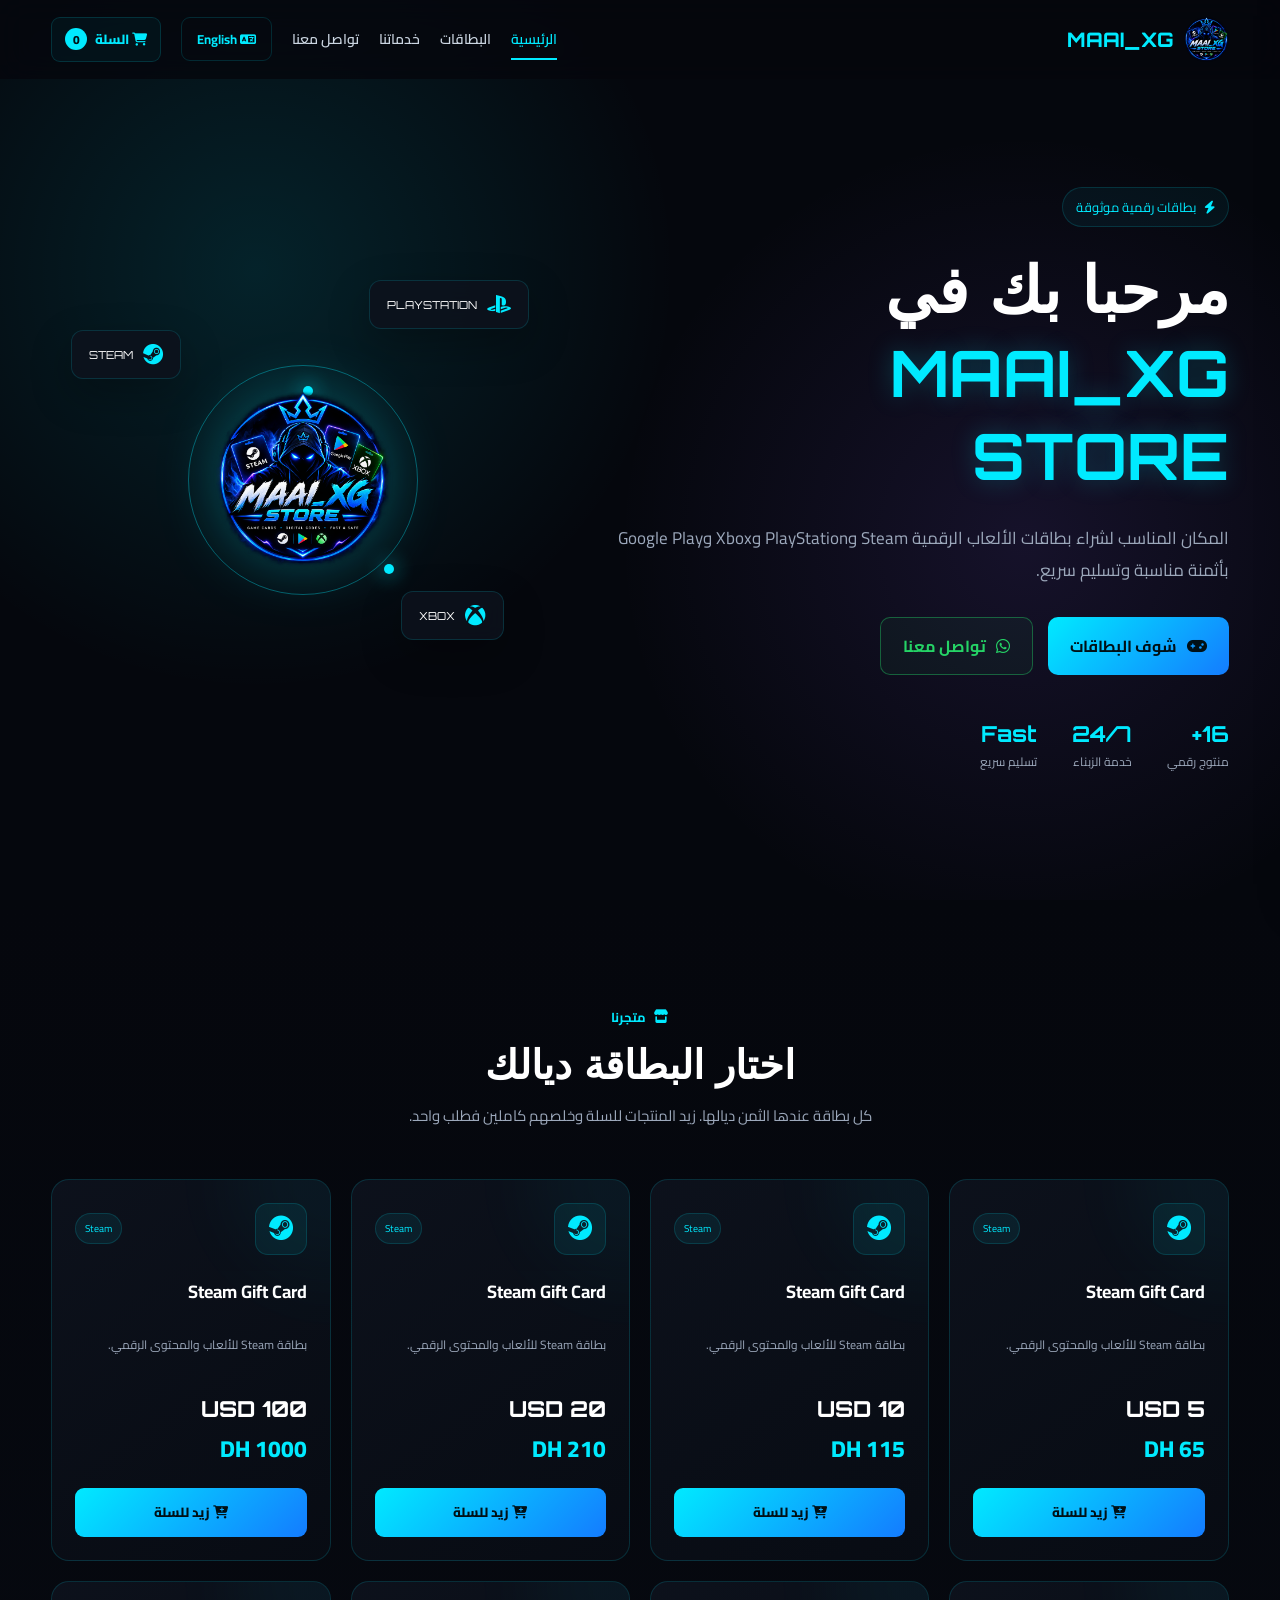
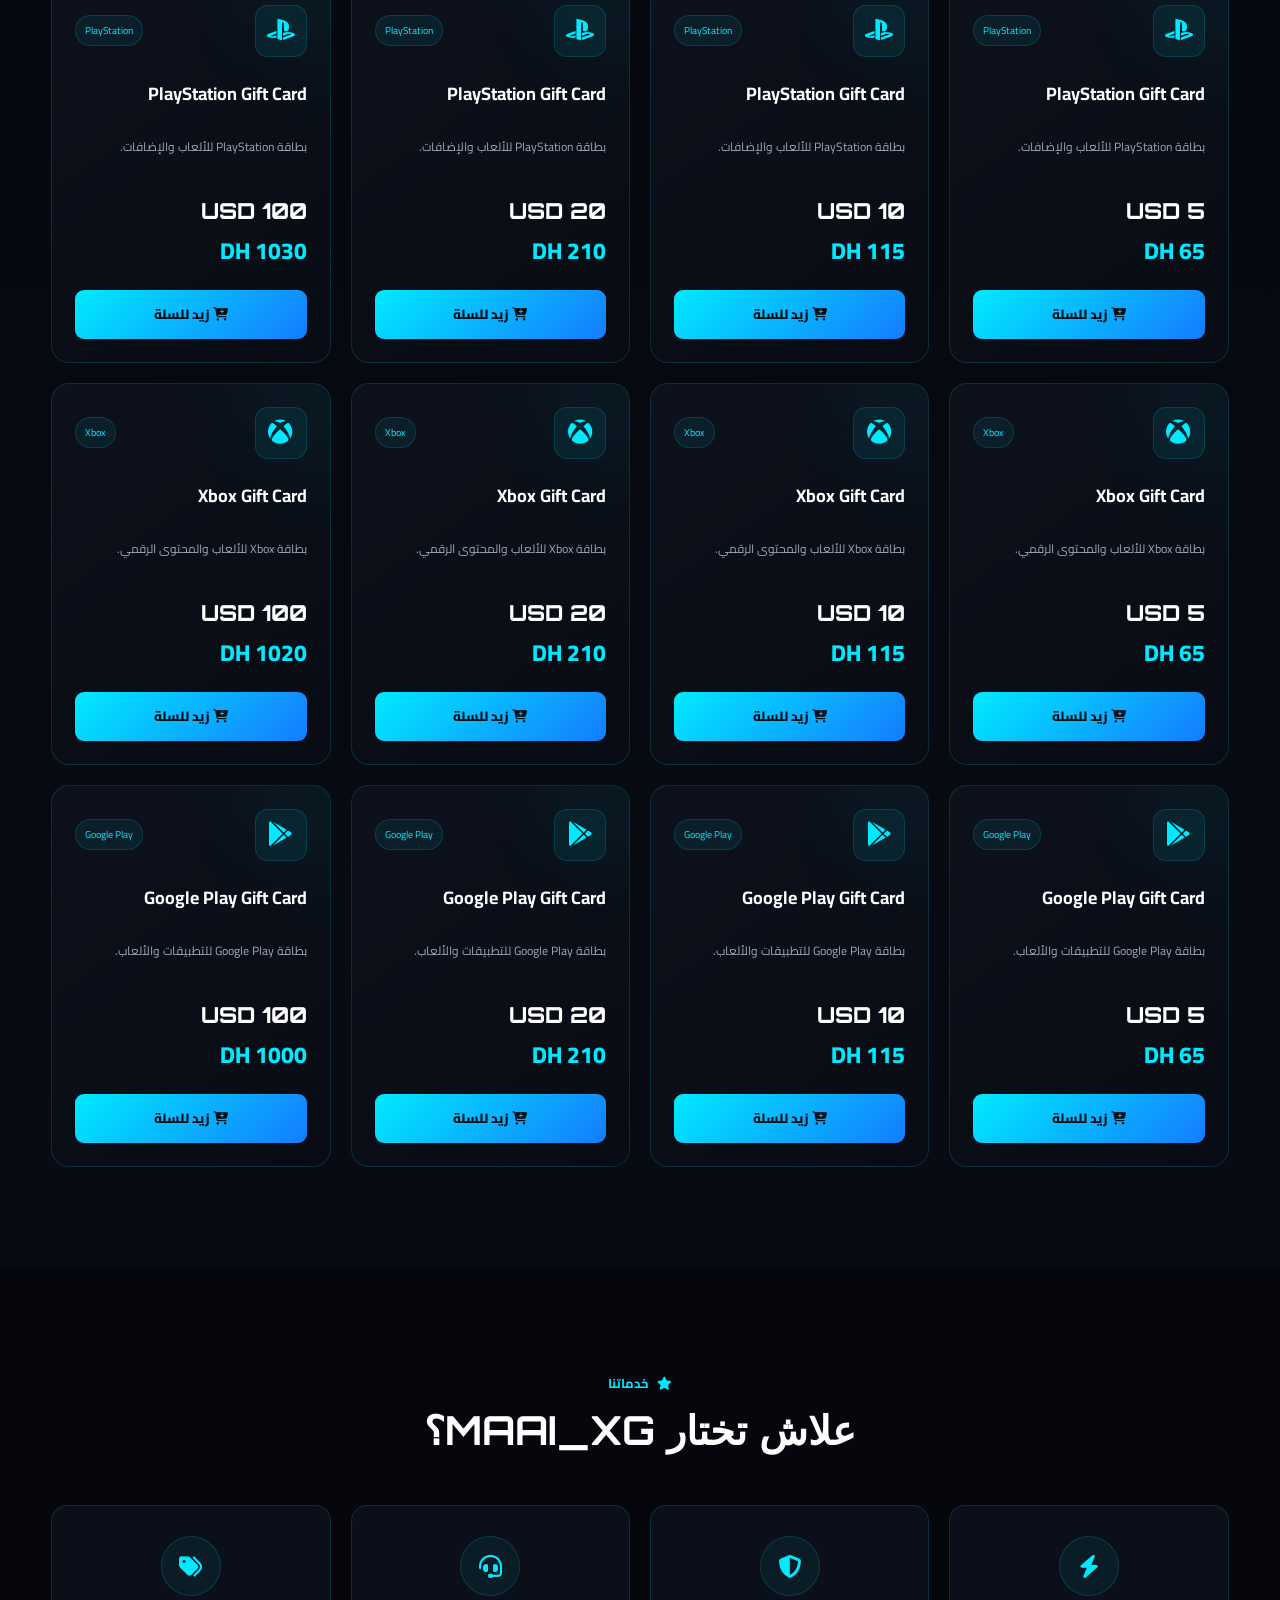
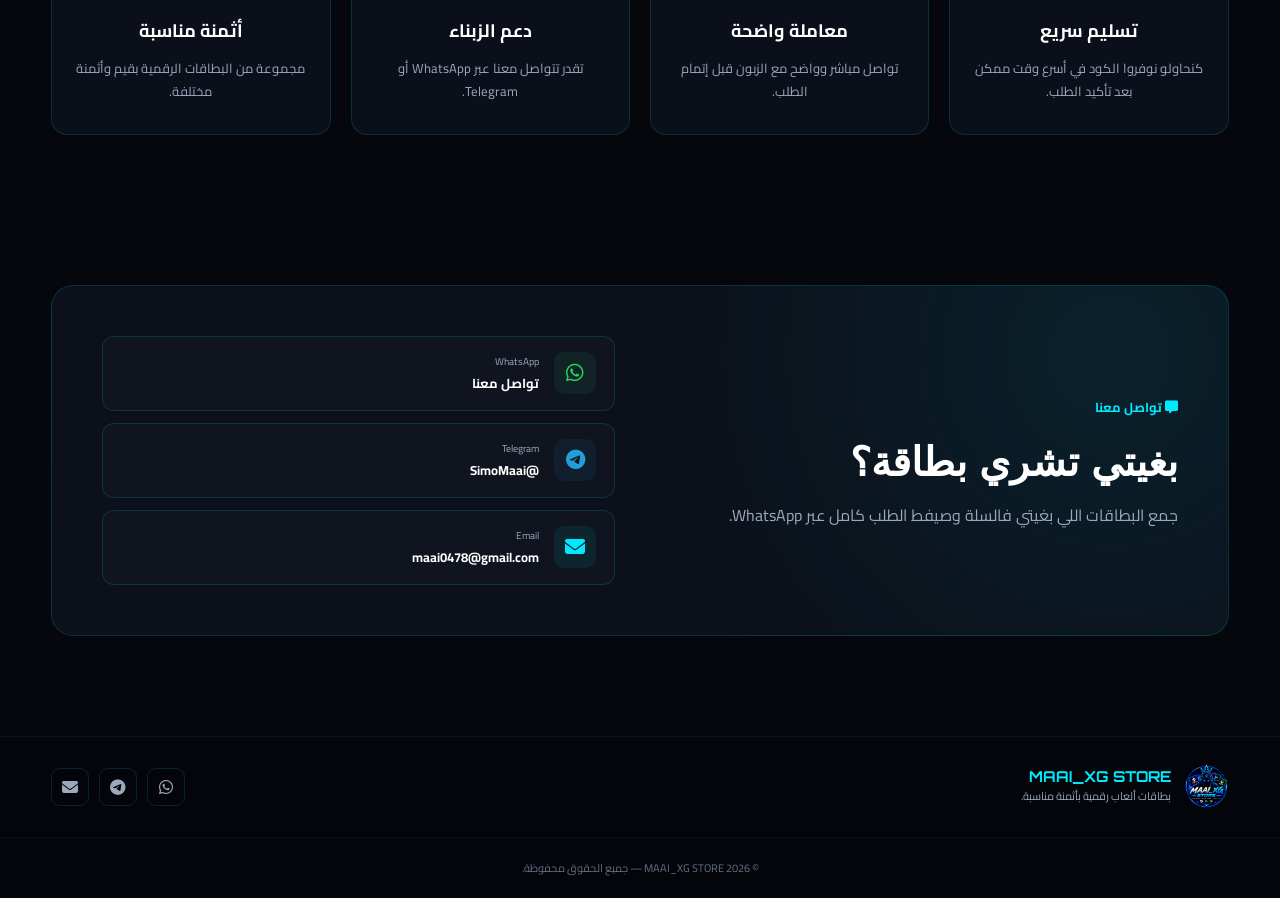
==== commit af139bc6: "Update website" ====
--- a/index.html
+++ b/index.html
@@ -1,742 +1,274 @@
+
 <!DOCTYPE html>
 <html lang="ar" dir="rtl">
 <head>
-    <meta charset="UTF-8">
-    <meta name="viewport" content="width=device-width, initial-scale=1.0">
-
-    <title>MAAI_XG STORE | بطاقات الألعاب الرقمية</title>
-
-    <meta name="description"
-          content="MAAI_XG STORE - متجر بطاقات الألعاب الرقمية Steam, PlayStation, Xbox و Google Play">
-
-    <link rel="preconnect" href="https://fonts.googleapis.com">
-    <link rel="preconnect" href="https://fonts.gstatic.com" crossorigin>
-
-    <link href="https://fonts.googleapis.com/css2?family=Cairo:wght@400;500;600;700;800&family=Orbitron:wght@500;600;700;800&display=swap"
-          rel="stylesheet">
-
-    <link rel="stylesheet"
-          href="https://cdnjs.cloudflare.com/ajax/libs/font-awesome/6.5.2/css/all.min.css">
-
-    <link rel="stylesheet" href="style.css">
+  <meta charset="UTF-8">
+  <meta name="viewport" content="width=device-width, initial-scale=1.0">
+  <title>MAAI_XG STORE | بطاقات الألعاب الرقمية</title>
+  <meta name="description" content="متجر بطاقات Steam وPlayStation وXbox وGoogle Play">
+  <link rel="preconnect" href="https://fonts.googleapis.com">
+  <link rel="preconnect" href="https://fonts.gstatic.com" crossorigin>
+  <link href="https://fonts.googleapis.com/css2?family=Cairo:wght@400;500;600;700;800&family=Orbitron:wght@500;600;700;800&display=swap" rel="stylesheet">
+  <link rel="stylesheet" href="https://cdnjs.cloudflare.com/ajax/libs/font-awesome/6.5.2/css/all.min.css">
+  <link rel="stylesheet" href="style.css">
 </head>
-
 <body>
 
-<!-- ================= NAVBAR ================= -->
-
 <header class="navbar">
-
-    <div class="container nav-container">
-
-        <a href="#home" class="logo">
-            <img src="./logo_profil.png" alt="MAAI_XG STORE">
-            <span>MAAI_XG</span>
-        </a>
-
-        <nav class="nav-menu">
-
-            <a href="#home" class="nav-link active">
-                الرئيسية
-            </a>
-
-            <a href="#cards" class="nav-link">
-                البطاقات
-            </a>
-
-            <a href="#prices" class="nav-link">
-                الأسعار
-            </a>
-
-            <a href="#services" class="nav-link">
-                خدماتنا
-            </a>
-
-            <a href="#contact" class="nav-link">
-                تواصل معنا
-            </a>
-
-            <a href="english.html" class="language-btn">
-                <i class="fa-solid fa-language"></i>
-                English
-            </a>
-
-            <a href="#cards" class="nav-buy">
-                اطلب الآن
-            </a>
-
-        </nav>
-
-        <button class="menu-toggle" aria-label="القائمة">
-            <i class="fa-solid fa-bars"></i>
-        </button>
-
-    </div>
-
+  <div class="container nav-container">
+    <a href="#home" class="logo">
+      <img src="logo_profil.png" alt="MAAI_XG">
+      <span>MAAI_XG</span>
+    </a>
+
+    <nav class="nav-menu">
+      <a href="#home" class="nav-link active">الرئيسية</a>
+      <a href="#cards" class="nav-link">البطاقات</a>
+      <a href="#services" class="nav-link">خدماتنا</a>
+      <a href="#contact" class="nav-link">تواصل معنا</a>
+      <a href="english.html" class="language-btn"><i class="fa-solid fa-language"></i> English</a>
+      <button class="cart-open nav-cart" type="button">
+        <i class="fa-solid fa-cart-shopping"></i>
+        السلة <span class="cart-count">0</span>
+      </button>
+    </nav>
+
+    <button class="menu-toggle" aria-label="القائمة">
+      <i class="fa-solid fa-bars"></i>
+    </button>
+  </div>
 </header>
 
-
-<!-- ================= HERO ================= -->
-
 <section id="home" class="hero">
-
-    <div class="hero-bg"></div>
-
-    <div class="container hero-container">
-
-        <div class="hero-content reveal">
-
-            <span class="hero-badge">
-                <i class="fa-solid fa-bolt"></i>
-                بطاقات رقمية موثوقة
-            </span>
-
-            <h1>
-                مرحباً بك في
-                <span>MAAI_XG STORE</span>
-            </h1>
-
-            <p>
-                المكان المناسب لشراء بطاقات الألعاب الرقمية
-                Steam و PlayStation و Xbox و Google Play
-                بأثمنة مناسبة وتسليم سريع.
-            </p>
-
-            <div class="hero-buttons">
-
-                <a href="#cards" class="btn btn-primary">
-                    <i class="fa-solid fa-gamepad"></i>
-                    شوف البطاقات
-                </a>
-
-                <a href="https://wa.me/79996118911"
-                   target="_blank"
-                   class="btn btn-whatsapp">
-                    <i class="fa-brands fa-whatsapp"></i>
-                    تواصل معنا
-                </a>
-
-            </div>
-
-            <div class="hero-stats">
-
-                <div class="stat">
-                    <strong>4+</strong>
-                    <span>أنواع البطاقات</span>
-                </div>
-
-                <div class="stat">
-                    <strong>24/7</strong>
-                    <span>خدمة الزبناء</span>
-                </div>
-
-                <div class="stat">
-                    <strong>Fast</strong>
-                    <span>تسليم سريع</span>
-                </div>
-
-            </div>
-
-        </div>
-
-
-        <div class="hero-visual reveal">
-
-            <div class="floating-card steam-float">
-                <i class="fa-brands fa-steam"></i>
-                <span>STEAM</span>
-            </div>
-
-            <div class="floating-card ps-float">
-                <i class="fa-brands fa-playstation"></i>
-                <span>PLAYSTATION</span>
-            </div>
-
-            <div class="floating-card xbox-float">
-                <i class="fa-brands fa-xbox"></i>
-                <span>XBOX</span>
-            </div>
-
-            <div class="hero-logo">
-
-                <img src="./logo_profil.png"
-                     alt="MAAI_XG Logo">
-
-                <div class="logo-ring"></div>
-
-            </div>
-
-        </div>
-
-    </div>
-
-</section>
-
-
-<!-- ================= CARDS ================= -->
+  <div class="hero-bg"></div>
+  <div class="container hero-container">
+    <div class="hero-content reveal">
+      <span class="hero-badge"><i class="fa-solid fa-bolt"></i> بطاقات رقمية موثوقة</span>
+      <h1>مرحبا بك في <span>MAAI_XG STORE</span></h1>
+      <p>المكان المناسب لشراء بطاقات الألعاب الرقمية Steam وPlayStation وXbox وGoogle Play بأثمنة مناسبة وتسليم سريع.</p>
+      <div class="hero-buttons">
+        <a href="#cards" class="btn btn-primary"><i class="fa-solid fa-gamepad"></i> شوف البطاقات</a>
+        <a href="https://wa.me/79996118911" target="_blank" rel="noopener" class="btn btn-whatsapp"><i class="fa-brands fa-whatsapp"></i> تواصل معنا</a>
+      </div>
+      <div class="hero-stats">
+        <div class="stat"><strong>16+</strong><span>منتوج رقمي</span></div>
+        <div class="stat"><strong>24/7</strong><span>خدمة الزبناء</span></div>
+        <div class="stat"><strong>Fast</strong><span>تسليم سريع</span></div>
+      </div>
+    </div>
+
+    <div class="hero-visual reveal">
+      <div class="floating-card steam-float"><i class="fa-brands fa-steam"></i><span>STEAM</span></div>
+      <div class="floating-card ps-float"><i class="fa-brands fa-playstation"></i><span>PLAYSTATION</span></div>
+      <div class="floating-card xbox-float"><i class="fa-brands fa-xbox"></i><span>XBOX</span></div>
+      <div class="hero-logo">
+        <img src="logo_profil.png" alt="MAAI_XG Logo">
+        <div class="logo-ring"></div>
+      </div>
+    </div>
+  </div>
+</section>
 
 <section id="cards" class="section cards-section">
-
-    <div class="container">
-
-        <div class="section-title reveal">
-
-            <span>
-                <i class="fa-solid fa-store"></i>
-                متجرنا
-            </span>
-
-            <h2>
-                اختر بطاقتك
-            </h2>
-
-            <p>
-                اختار المنصة والبطاقة اللي بغيتي وطلبها مباشرة عبر WhatsApp.
-            </p>
-
-        </div>
-
-
-        <div class="cards-grid">
-
-
-            <!-- STEAM -->
-
-            <article class="product-card steam-card reveal">
-
-                <div class="card-top">
-
-                    <div class="platform-icon">
-                        <i class="fa-brands fa-steam"></i>
-                    </div>
-
-                    <span class="card-tag">
-                        الأكثر طلباً
-                    </span>
-
-                </div>
-
-                <h3>Steam Gift Card</h3>
-
-                <p>
-                    بطاقات Steam للألعاب والمحتوى الرقمي.
-                </p>
-
-                <div class="price-list">
-
-                    <div>
-                        <span>5 USD</span>
-                        <strong>65 DH</strong>
-                    </div>
-
-                    <div>
-                        <span>10 USD</span>
-                        <strong>115 DH</strong>
-                    </div>
-
-                    <div>
-                        <span>20 USD</span>
-                        <strong>210 DH</strong>
-                    </div>
-
-                    <div>
-                        <span>100 USD</span>
-                        <strong>1000 DH</strong>
-                    </div>
-
-                </div>
-
-                <button class="buy-btn"
-                        data-product="Steam Gift Card">
-                    <i class="fa-solid fa-cart-shopping"></i>
-                    شراء الآن
-                </button>
-
-            </article>
-
-
-            <!-- PLAYSTATION -->
-
-            <article class="product-card playstation-card reveal">
-
-                <div class="card-top">
-
-                    <div class="platform-icon">
-                        <i class="fa-brands fa-playstation"></i>
-                    </div>
-
-                    <span class="card-tag">
-                        PlayStation
-                    </span>
-
-                </div>
-
-                <h3>PlayStation Gift Card</h3>
-
-                <p>
-                    بطاقات PlayStation لشراء الألعاب والإضافات.
-                </p>
-
-                <div class="price-list">
-
-                    <div>
-                        <span>5 USD</span>
-                        <strong>70 DH</strong>
-                    </div>
-
-                    <div>
-                        <span>10 USD</span>
-                        <strong>120 DH</strong>
-                    </div>
-
-                    <div>
-                        <span>20 USD</span>
-                        <strong>220 DH</strong>
-                    </div>
-
-                    <div>
-                        <span>100 USD</span>
-                        <strong>1050 DH</strong>
-                    </div>
-
-                </div>
-
-                <button class="buy-btn"
-                        data-product="PlayStation Gift Card">
-                    <i class="fa-solid fa-cart-shopping"></i>
-                    شراء الآن
-                </button>
-
-            </article>
-
-
-            <!-- XBOX -->
-
-            <article class="product-card xbox-card reveal">
-
-                <div class="card-top">
-
-                    <div class="platform-icon">
-                        <i class="fa-brands fa-xbox"></i>
-                    </div>
-
-                    <span class="card-tag">
-                        Xbox
-                    </span>
-
-                </div>
-
-                <h3>Xbox Gift Card</h3>
-
-                <p>
-                    بطاقات Xbox للألعاب والمحتوى الرقمي.
-                </p>
-
-                <div class="price-list">
-
-                    <div>
-                        <span>5 USD</span>
-                        <strong>70 DH</strong>
-                    </div>
-
-                    <div>
-                        <span>10 USD</span>
-                        <strong>120 DH</strong>
-                    </div>
-
-                    <div>
-                        <span>20 USD</span>
-                        <strong>220 DH</strong>
-                    </div>
-
-                    <div>
-                        <span>100 USD</span>
-                        <strong>1050 DH</strong>
-                    </div>
-
-                </div>
-
-                <button class="buy-btn"
-                        data-product="Xbox Gift Card">
-                    <i class="fa-solid fa-cart-shopping"></i>
-                    شراء الآن
-                </button>
-
-            </article>
-
-
-            <!-- GOOGLE PLAY -->
-
-            <article class="product-card google-card reveal">
-
-                <div class="card-top">
-
-                    <div class="platform-icon">
-                        <i class="fa-brands fa-google-play"></i>
-                    </div>
-
-                    <span class="card-tag">
-                        Google Play
-                    </span>
-
-                </div>
-
-                <h3>Google Play Gift Card</h3>
-
-                <p>
-                    بطاقات Google Play للتطبيقات والألعاب والمحتوى.
-                </p>
-
-                <div class="price-list">
-
-                    <div>
-                        <span>5 USD</span>
-                        <strong>65 DH</strong>
-                    </div>
-
-                    <div>
-                        <span>10 USD</span>
-                        <strong>115 DH</strong>
-                    </div>
-
-                    <div>
-                        <span>20 USD</span>
-                        <strong>210 DH</strong>
-                    </div>
-
-                    <div>
-                        <span>100 USD</span>
-                        <strong>1000 DH</strong>
-                    </div>
-
-                </div>
-
-                <button class="buy-btn"
-                        data-product="Google Play Gift Card">
-                    <i class="fa-solid fa-cart-shopping"></i>
-                    شراء الآن
-                </button>
-
-            </article>
-
-        </div>
-
-    </div>
-
-</section>
-
-
-<!-- ================= PRICES ================= -->
-
-<section id="prices" class="section prices-section">
-
-    <div class="container">
-
-        <div class="section-title reveal">
-
-            <span>
-                <i class="fa-solid fa-tags"></i>
-                الأسعار
-            </span>
-
-            <h2>
-                أثمنة البطاقات
-            </h2>
-
-            <p>
-                الأسعار الحالية للبطاقات المتوفرة.
-            </p>
-
-        </div>
-
-
-        <div class="table-wrapper reveal">
-
-            <table>
-
-                <thead>
-
-                    <tr>
-                        <th>البطاقة</th>
-                        <th>5 USD</th>
-                        <th>10 USD</th>
-                        <th>20 USD</th>
-                        <th>100 USD</th>
-                    </tr>
-
-                </thead>
-
-                <tbody>
-
-                    <tr>
-                        <td>
-                            <i class="fa-brands fa-steam"></i>
-                            Steam
-                        </td>
-                        <td>65 DH</td>
-                        <td>115 DH</td>
-                        <td>210 DH</td>
-                        <td>1000 DH</td>
-                    </tr>
-
-                    <tr>
-                        <td>
-                            <i class="fa-brands fa-playstation"></i>
-                            PlayStation
-                        </td>
-                        <td>70 DH</td>
-                        <td>120 DH</td>
-                        <td>220 DH</td>
-                        <td>1050 DH</td>
-                    </tr>
-
-                    <tr>
-                        <td>
-                            <i class="fa-brands fa-xbox"></i>
-                            Xbox
-                        </td>
-                        <td>70 DH</td>
-                        <td>120 DH</td>
-                        <td>220 DH</td>
-                        <td>1050 DH</td>
-                    </tr>
-
-                    <tr>
-                        <td>
-                            <i class="fa-brands fa-google-play"></i>
-                            Google Play
-                        </td>
-                        <td>65 DH</td>
-                        <td>115 DH</td>
-                        <td>210 DH</td>
-                        <td>1000 DH</td>
-                    </tr>
-
-                </tbody>
-
-            </table>
-
-        </div>
-
-    </div>
-
-</section>
-
-
-<!-- ================= SERVICES ================= -->
+  <div class="container">
+    <div class="section-title reveal">
+      <span><i class="fa-solid fa-store"></i> متجرنا</span>
+      <h2>اختار البطاقة ديالك</h2>
+      <p>كل بطاقة عندها الثمن ديالها. زيد المنتجات للسلة وخلصهم كاملين فطلب واحد.</p>
+    </div>
+
+    <div class="cards-grid">
+
+      <!-- STEAM -->
+      <article class="product-card steam-card reveal">
+        <div class="card-top"><div class="platform-icon"><i class="fa-brands fa-steam"></i></div><span class="card-tag">Steam</span></div>
+        <h3>Steam Gift Card</h3>
+        <p>بطاقة Steam للألعاب والمحتوى الرقمي.</p>
+        <div class="product-value">5 USD</div><div class="product-price">65 DH</div>
+        <button class="add-to-cart-btn" data-id="steam-5" data-product="Steam Gift Card" data-value="5 USD" data-price="65"><i class="fa-solid fa-cart-plus"></i> زيد للسلة</button>
+      </article>
+
+      <article class="product-card steam-card reveal">
+        <div class="card-top"><div class="platform-icon"><i class="fa-brands fa-steam"></i></div><span class="card-tag">Steam</span></div>
+        <h3>Steam Gift Card</h3>
+        <p>بطاقة Steam للألعاب والمحتوى الرقمي.</p>
+        <div class="product-value">10 USD</div><div class="product-price">115 DH</div>
+        <button class="add-to-cart-btn" data-id="steam-10" data-product="Steam Gift Card" data-value="10 USD" data-price="115"><i class="fa-solid fa-cart-plus"></i> زيد للسلة</button>
+      </article>
+
+      <article class="product-card steam-card reveal">
+        <div class="card-top"><div class="platform-icon"><i class="fa-brands fa-steam"></i></div><span class="card-tag">Steam</span></div>
+        <h3>Steam Gift Card</h3>
+        <p>بطاقة Steam للألعاب والمحتوى الرقمي.</p>
+        <div class="product-value">20 USD</div><div class="product-price">210 DH</div>
+        <button class="add-to-cart-btn" data-id="steam-20" data-product="Steam Gift Card" data-value="20 USD" data-price="210"><i class="fa-solid fa-cart-plus"></i> زيد للسلة</button>
+      </article>
+
+      <article class="product-card steam-card reveal">
+        <div class="card-top"><div class="platform-icon"><i class="fa-brands fa-steam"></i></div><span class="card-tag">Steam</span></div>
+        <h3>Steam Gift Card</h3>
+        <p>بطاقة Steam للألعاب والمحتوى الرقمي.</p>
+        <div class="product-value">100 USD</div><div class="product-price">1000 DH</div>
+        <button class="add-to-cart-btn" data-id="steam-100" data-product="Steam Gift Card" data-value="100 USD" data-price="1000"><i class="fa-solid fa-cart-plus"></i> زيد للسلة</button>
+      </article>
+
+      <!-- PLAYSTATION -->
+      <article class="product-card playstation-card reveal">
+        <div class="card-top"><div class="platform-icon"><i class="fa-brands fa-playstation"></i></div><span class="card-tag">PlayStation</span></div>
+        <h3>PlayStation Gift Card</h3>
+        <p>بطاقة PlayStation للألعاب والإضافات.</p>
+        <div class="product-value">5 USD</div><div class="product-price">65 DH</div>
+        <button class="add-to-cart-btn" data-id="ps-5" data-product="PlayStation Gift Card" data-value="5 USD" data-price="65"><i class="fa-solid fa-cart-plus"></i> زيد للسلة</button>
+      </article>
+
+      <article class="product-card playstation-card reveal">
+        <div class="card-top"><div class="platform-icon"><i class="fa-brands fa-playstation"></i></div><span class="card-tag">PlayStation</span></div>
+        <h3>PlayStation Gift Card</h3>
+        <p>بطاقة PlayStation للألعاب والإضافات.</p>
+        <div class="product-value">10 USD</div><div class="product-price">115 DH</div>
+        <button class="add-to-cart-btn" data-id="ps-10" data-product="PlayStation Gift Card" data-value="10 USD" data-price="115"><i class="fa-solid fa-cart-plus"></i> زيد للسلة</button>
+      </article>
+
+      <article class="product-card playstation-card reveal">
+        <div class="card-top"><div class="platform-icon"><i class="fa-brands fa-playstation"></i></div><span class="card-tag">PlayStation</span></div>
+        <h3>PlayStation Gift Card</h3>
+        <p>بطاقة PlayStation للألعاب والإضافات.</p>
+        <div class="product-value">20 USD</div><div class="product-price">210 DH</div>
+        <button class="add-to-cart-btn" data-id="ps-20" data-product="PlayStation Gift Card" data-value="20 USD" data-price="210"><i class="fa-solid fa-cart-plus"></i> زيد للسلة</button>
+      </article>
+
+      <article class="product-card playstation-card reveal">
+        <div class="card-top"><div class="platform-icon"><i class="fa-brands fa-playstation"></i></div><span class="card-tag">PlayStation</span></div>
+        <h3>PlayStation Gift Card</h3>
+        <p>بطاقة PlayStation للألعاب والإضافات.</p>
+        <div class="product-value">100 USD</div><div class="product-price">1030 DH</div>
+        <button class="add-to-cart-btn" data-id="ps-100" data-product="PlayStation Gift Card" data-value="100 USD" data-price="1030"><i class="fa-solid fa-cart-plus"></i> زيد للسلة</button>
+      </article>
+
+      <!-- XBOX -->
+      <article class="product-card xbox-card reveal">
+        <div class="card-top"><div class="platform-icon"><i class="fa-brands fa-xbox"></i></div><span class="card-tag">Xbox</span></div>
+        <h3>Xbox Gift Card</h3>
+        <p>بطاقة Xbox للألعاب والمحتوى الرقمي.</p>
+        <div class="product-value">5 USD</div><div class="product-price">65 DH</div>
+        <button class="add-to-cart-btn" data-id="xbox-5" data-product="Xbox Gift Card" data-value="5 USD" data-price="65"><i class="fa-solid fa-cart-plus"></i> زيد للسلة</button>
+      </article>
+
+      <article class="product-card xbox-card reveal">
+        <div class="card-top"><div class="platform-icon"><i class="fa-brands fa-xbox"></i></div><span class="card-tag">Xbox</span></div>
+        <h3>Xbox Gift Card</h3>
+        <p>بطاقة Xbox للألعاب والمحتوى الرقمي.</p>
+        <div class="product-value">10 USD</div><div class="product-price">115 DH</div>
+        <button class="add-to-cart-btn" data-id="xbox-10" data-product="Xbox Gift Card" data-value="10 USD" data-price="115"><i class="fa-solid fa-cart-plus"></i> زيد للسلة</button>
+      </article>
+
+      <article class="product-card xbox-card reveal">
+        <div class="card-top"><div class="platform-icon"><i class="fa-brands fa-xbox"></i></div><span class="card-tag">Xbox</span></div>
+        <h3>Xbox Gift Card</h3>
+        <p>بطاقة Xbox للألعاب والمحتوى الرقمي.</p>
+        <div class="product-value">20 USD</div><div class="product-price">210 DH</div>
+        <button class="add-to-cart-btn" data-id="xbox-20" data-product="Xbox Gift Card" data-value="20 USD" data-price="210"><i class="fa-solid fa-cart-plus"></i> زيد للسلة</button>
+      </article>
+
+      <article class="product-card xbox-card reveal">
+        <div class="card-top"><div class="platform-icon"><i class="fa-brands fa-xbox"></i></div><span class="card-tag">Xbox</span></div>
+        <h3>Xbox Gift Card</h3>
+        <p>بطاقة Xbox للألعاب والمحتوى الرقمي.</p>
+        <div class="product-value">100 USD</div><div class="product-price">1020 DH</div>
+        <button class="add-to-cart-btn" data-id="xbox-100" data-product="Xbox Gift Card" data-value="100 USD" data-price="1020"><i class="fa-solid fa-cart-plus"></i> زيد للسلة</button>
+      </article>
+
+      <!-- GOOGLE PLAY -->
+      <article class="product-card google-card reveal">
+        <div class="card-top"><div class="platform-icon"><i class="fa-brands fa-google-play"></i></div><span class="card-tag">Google Play</span></div>
+        <h3>Google Play Gift Card</h3>
+        <p>بطاقة Google Play للتطبيقات والألعاب.</p>
+        <div class="product-value">5 USD</div><div class="product-price">65 DH</div>
+        <button class="add-to-cart-btn" data-id="google-5" data-product="Google Play Gift Card" data-value="5 USD" data-price="65"><i class="fa-solid fa-cart-plus"></i> زيد للسلة</button>
+      </article>
+
+      <article class="product-card google-card reveal">
+        <div class="card-top"><div class="platform-icon"><i class="fa-brands fa-google-play"></i></div><span class="card-tag">Google Play</span></div>
+        <h3>Google Play Gift Card</h3>
+        <p>بطاقة Google Play للتطبيقات والألعاب.</p>
+        <div class="product-value">10 USD</div><div class="product-price">115 DH</div>
+        <button class="add-to-cart-btn" data-id="google-10" data-product="Google Play Gift Card" data-value="10 USD" data-price="115"><i class="fa-solid fa-cart-plus"></i> زيد للسلة</button>
+      </article>
+
+      <article class="product-card google-card reveal">
+        <div class="card-top"><div class="platform-icon"><i class="fa-brands fa-google-play"></i></div><span class="card-tag">Google Play</span></div>
+        <h3>Google Play Gift Card</h3>
+        <p>بطاقة Google Play للتطبيقات والألعاب.</p>
+        <div class="product-value">20 USD</div><div class="product-price">210 DH</div>
+        <button class="add-to-cart-btn" data-id="google-20" data-product="Google Play Gift Card" data-value="20 USD" data-price="210"><i class="fa-solid fa-cart-plus"></i> زيد للسلة</button>
+      </article>
+
+      <article class="product-card google-card reveal">
+        <div class="card-top"><div class="platform-icon"><i class="fa-brands fa-google-play"></i></div><span class="card-tag">Google Play</span></div>
+        <h3>Google Play Gift Card</h3>
+        <p>بطاقة Google Play للتطبيقات والألعاب.</p>
+        <div class="product-value">100 USD</div><div class="product-price">1000 DH</div>
+        <button class="add-to-cart-btn" data-id="google-100" data-product="Google Play Gift Card" data-value="100 USD" data-price="1000"><i class="fa-solid fa-cart-plus"></i> زيد للسلة</button>
+      </article>
+
+    </div>
+  </div>
+</section>
 
 <section id="services" class="section services-section">
-
-    <div class="container">
-
-        <div class="section-title reveal">
-
-            <span>
-                <i class="fa-solid fa-star"></i>
-                خدماتنا
-            </span>
-
-            <h2>
-                علاش تختار MAAI_XG؟
-            </h2>
-
-        </div>
-
-
-        <div class="services-grid">
-
-            <div class="service-box reveal">
-
-                <i class="fa-solid fa-bolt"></i>
-
-                <h3>تسليم سريع</h3>
-
-                <p>
-                    من بعد تأكيد الطلب، كنحاولو نوفروا الكود في أسرع وقت ممكن.
-                </p>
-
-            </div>
-
-
-            <div class="service-box reveal">
-
-                <i class="fa-solid fa-shield-halved"></i>
-
-                <h3>معاملة آمنة</h3>
-
-                <p>
-                    تواصل مباشر وواضح مع الزبون قبل إتمام الطلب.
-                </p>
-
-            </div>
-
-
-            <div class="service-box reveal">
-
-                <i class="fa-solid fa-headset"></i>
-
-                <h3>دعم الزبناء</h3>
-
-                <p>
-                    تقدر تتواصل معنا عبر WhatsApp أو Telegram.
-                </p>
-
-            </div>
-
-
-            <div class="service-box reveal">
-
-                <i class="fa-solid fa-tags"></i>
-
-                <h3>أثمنة مناسبة</h3>
-
-                <p>
-                    مجموعة من البطاقات الرقمية بأثمنة مختلفة.
-                </p>
-
-            </div>
-
-        </div>
-
-    </div>
-
-</section>
-
-
-<!-- ================= CONTACT ================= -->
+  <div class="container">
+    <div class="section-title reveal"><span><i class="fa-solid fa-star"></i> خدماتنا</span><h2>علاش تختار MAAI_XG؟</h2></div>
+    <div class="services-grid">
+      <div class="service-box reveal"><i class="fa-solid fa-bolt"></i><h3>تسليم سريع</h3><p>كنحاولو نوفروا الكود في أسرع وقت ممكن بعد تأكيد الطلب.</p></div>
+      <div class="service-box reveal"><i class="fa-solid fa-shield-halved"></i><h3>معاملة واضحة</h3><p>تواصل مباشر وواضح مع الزبون قبل إتمام الطلب.</p></div>
+      <div class="service-box reveal"><i class="fa-solid fa-headset"></i><h3>دعم الزبناء</h3><p>تقدر تتواصل معنا عبر WhatsApp أو Telegram.</p></div>
+      <div class="service-box reveal"><i class="fa-solid fa-tags"></i><h3>أثمنة مناسبة</h3><p>مجموعة من البطاقات الرقمية بقيم وأثمنة مختلفة.</p></div>
+    </div>
+  </div>
+</section>
 
 <section id="contact" class="section contact-section">
-
-    <div class="container">
-
-        <div class="contact-box reveal">
-
-            <div class="contact-content">
-
-                <span>
-                    <i class="fa-solid fa-message"></i>
-                    تواصل معنا
-                </span>
-
-                <h2>
-                    بغيتي تشري بطاقة؟
-                </h2>
-
-                <p>
-                    اختار البطاقة اللي بغيتي واضغط على شراء الآن،
-                    أو تواصل معنا مباشرة.
-                </p>
-
-            </div>
-
-
-            <div class="contact-buttons">
-
-                <a href="https://wa.me/79996118911"
-                   target="_blank"
-                   class="contact-btn whatsapp">
-
-                    <i class="fa-brands fa-whatsapp"></i>
-
-                    <div>
-                        <small>WhatsApp</small>
-                        <strong>تواصل معنا</strong>
-                    </div>
-
-                </a>
-
-
-                <a href="https://t.me/SimoMaai"
-                   target="_blank"
-                   class="contact-btn telegram">
-
-                    <i class="fa-brands fa-telegram"></i>
-
-                    <div>
-                        <small>Telegram</small>
-                        <strong>@SimoMaai</strong>
-                    </div>
-
-                </a>
-
-
-                <a href="mailto:maai0478@gmail.com"
-                   class="contact-btn email">
-
-                    <i class="fa-solid fa-envelope"></i>
-
-                    <div>
-                        <small>Email</small>
-                        <strong>maai0478@gmail.com</strong>
-                    </div>
-
-                </a>
-
-            </div>
-
-        </div>
-
-    </div>
-
-</section>
-
-
-<!-- ================= FOOTER ================= -->
+  <div class="container">
+    <div class="contact-box reveal">
+      <div class="contact-content"><span><i class="fa-solid fa-message"></i> تواصل معنا</span><h2>بغيتي تشري بطاقة؟</h2><p>جمع البطاقات اللي بغيتي فالسلة وصيفط الطلب كامل عبر WhatsApp.</p></div>
+      <div class="contact-buttons">
+        <a href="https://wa.me/79996118911" target="_blank" rel="noopener" class="contact-btn whatsapp"><i class="fa-brands fa-whatsapp"></i><div><small>WhatsApp</small><strong>تواصل معنا</strong></div></a>
+        <a href="https://t.me/SimoMaai" target="_blank" rel="noopener" class="contact-btn telegram"><i class="fa-brands fa-telegram"></i><div><small>Telegram</small><strong>@SimoMaai</strong></div></a>
+        <a href="mailto:maai0478@gmail.com" class="contact-btn email"><i class="fa-solid fa-envelope"></i><div><small>Email</small><strong>maai0478@gmail.com</strong></div></a>
+      </div>
+    </div>
+  </div>
+</section>
 
 <footer>
-
-    <div class="container footer-container">
-
-        <div class="footer-brand">
-
-            <img src="logo_profic.png"
-                 alt="MAAI_XG STORE">
-
-            <div>
-
-                <h3>MAAI_XG STORE</h3>
-
-                <p>
-                    بطاقات ألعاب رقمية بأثمنة مناسبة.
-                </p>
-
-            </div>
-
-        </div>
-
-
-        <div class="footer-social">
-
-            <a href="https://wa.me/79996118911"
-               target="_blank">
-                <i class="fa-brands fa-whatsapp"></i>
-            </a>
-
-            <a href="https://t.me/SimoMaai"
-               target="_blank">
-                <i class="fa-brands fa-telegram"></i>
-            </a>
-
-            <a href="mailto:maai0478@gmail.com">
-                <i class="fa-solid fa-envelope"></i>
-            </a>
-
-        </div>
-
-    </div>
-
-
-    <div class="copyright">
-
-        © <span id="year"></span>
-        MAAI_XG STORE — جميع الحقوق محفوظة.
-
-    </div>
-
+  <div class="container footer-container">
+    <div class="footer-brand"><img src="logo_profil.png" alt="MAAI_XG"><div><h3>MAAI_XG STORE</h3><p>بطاقات ألعاب رقمية بأثمنة مناسبة.</p></div></div>
+    <div class="footer-social">
+      <a href="https://wa.me/79996118911" target="_blank" rel="noopener"><i class="fa-brands fa-whatsapp"></i></a>
+      <a href="https://t.me/SimoMaai" target="_blank" rel="noopener"><i class="fa-brands fa-telegram"></i></a>
+      <a href="mailto:maai0478@gmail.com"><i class="fa-solid fa-envelope"></i></a>
+    </div>
+  </div>
+  <div class="copyright">© <span id="year"></span> MAAI_XG STORE — جميع الحقوق محفوظة.</div>
 </footer>
 
+<!-- SHOPPING CART -->
+<div class="cart-overlay"></div>
+<aside class="cart-panel" aria-label="Shopping cart" aria-hidden="true">
+  <div class="cart-header">
+    <h2><i class="fa-solid fa-cart-shopping"></i> سلة المشتريات</h2>
+    <button class="cart-close" type="button" aria-label="إغلاق"><i class="fa-solid fa-xmark"></i></button>
+  </div>
+  <div class="cart-items">
+    <p class="empty-cart">السلة ديالك مازال خاوية.</p>
+  </div>
+  <div class="cart-footer">
+    <div class="cart-total"><span>المجموع:</span><strong><span class="cart-total-value">0</span> DH</strong></div>
+    <button class="checkout-btn" type="button"><i class="fa-brands fa-whatsapp"></i> كمل الطلب عبر WhatsApp</button>
+    <button class="clear-cart-btn" type="button">فرغ السلة</button>
+  </div>
+</aside>
 
 <script src="script.js"></script>
-
 </body>
-</html>+</html>
--- a/style.css
+++ b/style.css
@@ -1,1459 +1,196 @@
-/* =====================================================
-   MAAI_XG STORE
-   MAIN CSS
-===================================================== */
 
-* {
-    margin: 0;
-    padding: 0;
-    box-sizing: border-box;
+/* =========================
+   MAAI_XG STORE - MAIN CSS
+========================= */
+*{margin:0;padding:0;box-sizing:border-box}
+:root{
+  --bg:#05070d;--bg2:#090d16;--card:#0d121d;
+  --cyan:#00eaff;--blue:#147cff;--purple:#8b5cf6;
+  --white:#fff;--muted:#9ca8bb;
+  --border:rgba(0,234,255,.15);
 }
+html{scroll-behavior:smooth}
+body{font-family:"Cairo",sans-serif;background:var(--bg);color:#fff;overflow-x:hidden}
+a{text-decoration:none;color:inherit}
+button{font-family:inherit}
+img{max-width:100%;display:block}
+.container{width:min(1180px,92%);margin:auto}
 
-html {
-    scroll-behavior: smooth;
+/* NAVBAR */
+.navbar{position:fixed;top:0;left:0;width:100%;z-index:1000;background:rgba(5,7,13,.8);backdrop-filter:blur(15px);border-bottom:1px solid transparent;transition:.3s}
+.navbar.scrolled{background:rgba(5,7,13,.96);border-bottom-color:var(--border);box-shadow:0 10px 30px #0005}
+.nav-container{min-height:78px;display:flex;align-items:center;justify-content:space-between;gap:25px}
+.logo{display:flex;align-items:center;gap:10px;font-family:"Orbitron",sans-serif;font-size:20px;font-weight:800}
+.logo img{width:45px;height:45px;object-fit:contain}
+.logo span{color:var(--cyan)}
+.nav-menu{display:flex;align-items:center;gap:20px}
+.nav-link{color:#cbd5e1;font-size:14px;font-weight:600;position:relative;transition:.3s}
+.nav-link:hover,.nav-link.active{color:var(--cyan)}
+.nav-link:after{content:"";position:absolute;bottom:-8px;left:0;width:0;height:2px;background:var(--cyan);transition:.3s}
+.nav-link:hover:after,.nav-link.active:after{width:100%}
+.nav-buy,.language-btn{padding:9px 15px;border-radius:9px;font-size:13px;font-weight:700;transition:.3s}
+.language-btn{border:1px solid var(--border);color:var(--cyan)}
+.language-btn:hover{background:#00eaff14}
+.nav-buy{background:linear-gradient(135deg,var(--cyan),var(--blue));color:#001016}
+.nav-cart{border:1px solid var(--border);background:#00eaff0c;color:var(--cyan);padding:9px 13px;border-radius:9px;cursor:pointer;font-weight:800}
+.cart-count{display:inline-flex;align-items:center;justify-content:center;min-width:22px;height:22px;margin-inline-start:5px;border-radius:50%;background:var(--cyan);color:#001016;font-size:12px}
+.menu-toggle{display:none;border:0;background:none;color:#fff;font-size:24px;cursor:pointer}
+
+/* HERO */
+.hero{min-height:100vh;position:relative;display:flex;align-items:center;padding:110px 0 50px;overflow:hidden}
+.hero-bg{position:absolute;inset:0;background:radial-gradient(circle at 20% 30%,#00eaff1f,transparent 35%),radial-gradient(circle at 80% 60%,#8b5cf620,transparent 35%);pointer-events:none}
+.hero-container{display:grid;grid-template-columns:1.1fr .9fr;align-items:center;gap:60px;position:relative;z-index:2}
+.hero-content{max-width:680px}
+.hero-badge{display:inline-flex;align-items:center;gap:8px;padding:7px 13px;border-radius:50px;border:1px solid var(--border);background:#00eaff0d;color:var(--cyan);font-size:13px;margin-bottom:20px}
+.hero h1{font-family:"Orbitron",sans-serif;font-size:clamp(36px,5vw,65px);line-height:1.3;margin-bottom:25px}
+.hero h1 span{display:block;color:var(--cyan);text-shadow:0 0 25px #00eaff40}
+.hero p{color:var(--muted);font-size:17px;line-height:1.9;max-width:650px;margin-bottom:30px}
+.hero-buttons{display:flex;gap:15px;flex-wrap:wrap}
+.btn{display:inline-flex;align-items:center;justify-content:center;gap:10px;padding:13px 22px;border-radius:10px;font-weight:700;transition:.3s}
+.btn-primary{background:linear-gradient(135deg,var(--cyan),var(--blue));color:#001016}
+.btn-primary:hover{transform:translateY(-3px);box-shadow:0 10px 35px #00eaff33}
+.btn-whatsapp{border:1px solid #25d36666;color:#25d366;background:#25d3660d}
+.btn-whatsapp:hover{background:#25d3661c;transform:translateY(-3px)}
+.hero-stats{display:flex;gap:35px;margin-top:45px;flex-wrap:wrap}
+.stat{display:flex;flex-direction:column;gap:3px}
+.stat strong{font-family:"Orbitron",sans-serif;color:var(--cyan);font-size:22px}
+.stat span{color:var(--muted);font-size:12px}
+.hero-visual{min-height:500px;position:relative;display:flex;align-items:center;justify-content:center}
+.hero-logo{width:230px;height:230px;position:relative;display:flex;align-items:center;justify-content:center;animation:logoFloat 4s ease-in-out infinite}
+.hero-logo img{width:180px;position:relative;z-index:2;filter:drop-shadow(0 0 30px #00eaff4d)}
+.logo-ring{position:absolute;inset:0;border:1px solid #00eaff59;border-radius:50%;animation:spin 10s linear infinite}
+.logo-ring:before,.logo-ring:after{content:"";position:absolute;width:10px;height:10px;border-radius:50%;background:var(--cyan);box-shadow:0 0 20px var(--cyan)}
+.logo-ring:before{top:20px;left:50%}
+.logo-ring:after{bottom:20px;right:10%}
+.floating-card{position:absolute;display:flex;align-items:center;gap:10px;padding:13px 17px;border:1px solid var(--border);border-radius:12px;background:#0d121ddb;backdrop-filter:blur(10px);color:#fff;box-shadow:0 15px 40px #0004;font-family:"Orbitron",sans-serif;font-size:11px}
+.floating-card i{color:var(--cyan);font-size:21px}
+.steam-float{top:20%;left:4%;animation:floatingOne 4s ease-in-out infinite}
+.ps-float{top:10%;right:5%;animation:floatingTwo 4.5s ease-in-out infinite}
+.xbox-float{bottom:18%;right:10%;animation:floatingThree 5s ease-in-out infinite}
+
+/* SECTIONS */
+.section{padding:100px 0}
+.section-title{text-align:center;margin-bottom:50px}
+.section-title>span{display:inline-flex;align-items:center;gap:8px;color:var(--cyan);font-size:13px;font-weight:700;margin-bottom:10px}
+.section-title h2{font-family:"Orbitron",sans-serif;font-size:clamp(27px,4vw,40px);margin-bottom:13px}
+.section-title p{color:var(--muted);font-size:15px;line-height:1.8}
+.cards-section{background:linear-gradient(180deg,#05070d,#070b13)}
+
+/* PRODUCT CARDS */
+.cards-grid{display:grid;grid-template-columns:repeat(4,minmax(0,1fr));gap:20px}
+.product-card{position:relative;background:linear-gradient(145deg,#0d121df2,#080c14f2);border:1px solid var(--border);border-radius:18px;padding:23px;overflow:hidden;transition:transform .3s,border-color .3s,box-shadow .3s}
+.product-card:before{content:"";position:absolute;top:-100px;right:-100px;width:200px;height:200px;border-radius:50%;background:var(--cyan);opacity:.04;filter:blur(40px);pointer-events:none}
+.product-card:hover{transform:translateY(-7px);border-color:#00eaff70;box-shadow:0 20px 50px #00eaff14}
+.card-top{display:flex;align-items:center;justify-content:space-between;gap:10px;margin-bottom:20px}
+.platform-icon{width:52px;height:52px;display:flex;align-items:center;justify-content:center;border-radius:13px;background:#00eaff12;border:1px solid var(--border);font-size:25px;color:var(--cyan)}
+.card-tag{font-size:10px;color:var(--cyan);padding:5px 9px;border-radius:50px;background:#00eaff12;border:1px solid var(--border)}
+.product-card h3{font-size:18px;margin-bottom:8px;min-height:52px}
+.product-card>p{color:var(--muted);font-size:12px;line-height:1.7;min-height:42px;margin-bottom:18px}
+.product-value{font-family:"Orbitron",sans-serif;font-size:22px;font-weight:800;color:#fff;margin:10px 0 5px}
+.product-price{font-size:23px;font-weight:800;color:var(--cyan);margin-bottom:18px}
+.add-to-cart-btn{width:100%;border:0;padding:12px 10px;border-radius:9px;cursor:pointer;background:linear-gradient(135deg,var(--cyan),var(--blue));color:#001016;font-weight:800;transition:.3s}
+.add-to-cart-btn:hover{transform:translateY(-2px);box-shadow:0 8px 25px #00eaff38}
+.add-to-cart-btn.added{background:linear-gradient(135deg,#22c55e,#16a34a);color:#fff}
+
+/* SERVICES */
+.services-grid{display:grid;grid-template-columns:repeat(4,1fr);gap:20px}
+.service-box{padding:30px 22px;text-align:center;background:#0d121dcc;border:1px solid var(--border);border-radius:16px;transition:.3s}
+.service-box:hover{transform:translateY(-7px);border-color:#00eaff66}
+.service-box>i{display:inline-flex;width:60px;height:60px;align-items:center;justify-content:center;border-radius:50%;color:var(--cyan);background:#00eaff10;border:1px solid var(--border);font-size:23px;margin-bottom:18px}
+.service-box h3{margin-bottom:10px;font-size:18px}
+.service-box p{color:var(--muted);font-size:13px;line-height:1.8}
+
+/* CONTACT */
+.contact-section{padding-top:50px}
+.contact-box{display:grid;grid-template-columns:1fr 1fr;gap:50px;align-items:center;padding:50px;border:1px solid var(--border);border-radius:22px;background:radial-gradient(circle at 90% 20%,#00eaff14,transparent 40%),#0b101a}
+.contact-content>span{color:var(--cyan);font-size:13px;font-weight:700}
+.contact-content h2{font-family:"Orbitron",sans-serif;font-size:clamp(27px,4vw,40px);margin:15px 0}
+.contact-content p{color:var(--muted);line-height:1.8}
+.contact-buttons{display:flex;flex-direction:column;gap:12px}
+.contact-btn{display:flex;align-items:center;gap:15px;padding:15px 18px;border-radius:12px;border:1px solid var(--border);background:#ffffff05;transition:.3s}
+.contact-btn:hover{transform:translateX(-5px);border-color:#00eaff66}
+.contact-btn>i{width:42px;height:42px;display:flex;align-items:center;justify-content:center;border-radius:10px;font-size:20px}
+.contact-btn div{display:flex;flex-direction:column}
+.contact-btn small{color:var(--muted);font-size:10px}
+.contact-btn strong{font-size:13px}
+.whatsapp>i{color:#25d366;background:#25d36614}
+.telegram>i{color:#229ed9;background:#229ed914}
+.email>i{color:var(--cyan);background:#00eaff14}
+
+/* FOOTER */
+footer{background:#03050a;border-top:1px solid #ffffff0d}
+.footer-container{min-height:100px;display:flex;align-items:center;justify-content:space-between;gap:30px}
+.footer-brand{display:flex;align-items:center;gap:13px}
+.footer-brand img{width:45px}
+.footer-brand h3{font-family:"Orbitron",sans-serif;font-size:15px;color:var(--cyan)}
+.footer-brand p{color:var(--muted);font-size:11px}
+.footer-social{display:flex;gap:10px}
+.footer-social a{width:38px;height:38px;display:flex;align-items:center;justify-content:center;border:1px solid var(--border);border-radius:9px;color:var(--muted);transition:.3s}
+.footer-social a:hover{color:var(--cyan);border-color:var(--cyan);transform:translateY(-3px)}
+.copyright{text-align:center;color:#657086;font-size:11px;padding:20px;border-top:1px solid #ffffff0a}
+
+/* SHOPPING CART */
+.cart-overlay{position:fixed;inset:0;background:#0009;z-index:1998;opacity:0;visibility:hidden;transition:.3s}
+.cart-overlay.active{opacity:1;visibility:visible}
+.cart-panel{position:fixed;top:0;right:0;width:min(430px,100%);height:100dvh;background:#0a101b;border-left:1px solid var(--border);z-index:1999;display:flex;flex-direction:column;transform:translateX(110%);transition:transform .35s ease;padding:22px;box-shadow:-15px 0 45px #0006}
+.cart-panel.open{transform:translateX(0)}
+.cart-header{display:flex;align-items:center;justify-content:space-between;padding-bottom:18px;border-bottom:1px solid var(--border)}
+.cart-header h2{font-size:20px;color:var(--cyan)}
+.cart-close{width:38px;height:38px;border:1px solid var(--border);border-radius:9px;background:#ffffff08;color:#fff;font-size:20px;cursor:pointer}
+.cart-items{flex:1;overflow-y:auto;padding:18px 0}
+.empty-cart{text-align:center;color:var(--muted);padding:35px 10px}
+.cart-item{display:flex;align-items:center;justify-content:space-between;gap:12px;padding:13px;margin-bottom:10px;border:1px solid #ffffff12;border-radius:12px;background:#ffffff05}
+.cart-item-info{min-width:0}
+.cart-item-info strong{display:block;font-size:14px}
+.cart-item-info span{display:block;color:var(--muted);font-size:12px;margin-top:4px}
+.cart-item-price{color:var(--cyan);font-weight:800;white-space:nowrap;font-size:13px}
+.remove-item{border:0;background:#ef44441a;color:#f87171;width:30px;height:30px;border-radius:7px;cursor:pointer;flex-shrink:0}
+.cart-footer{border-top:1px solid var(--border);padding-top:18px}
+.cart-total{display:flex;justify-content:space-between;align-items:center;font-size:17px;margin-bottom:16px}
+.cart-total strong{color:var(--cyan);font-size:21px}
+.checkout-btn,.clear-cart-btn{width:100%;padding:13px;border-radius:9px;font-weight:800;cursor:pointer}
+.checkout-btn{border:0;background:#25d366;color:#052b15;font-size:14px}
+.checkout-btn:disabled{opacity:.45;cursor:not-allowed}
+.clear-cart-btn{margin-top:9px;border:1px solid #ffffff20;background:transparent;color:var(--muted)}
+body.cart-open{overflow:hidden}
+
+/* ANIMATIONS */
+.reveal{opacity:0;transform:translateY(25px);transition:opacity .7s ease,transform .7s ease}
+.reveal.visible{opacity:1;transform:translateY(0)}
+.ripple{position:absolute;border-radius:50%;background:#ffffff66;transform:scale(0);animation:rippleAnimation .6s linear;pointer-events:none}
+@keyframes rippleAnimation{to{transform:scale(4);opacity:0}}
+@keyframes logoFloat{0%,100%{transform:translateY(0)}50%{transform:translateY(-15px)}}
+@keyframes spin{to{transform:rotate(360deg)}}
+@keyframes floatingOne{0%,100%{transform:translateY(0) rotate(-4deg)}50%{transform:translateY(-18px) rotate(2deg)}}
+@keyframes floatingTwo{0%,100%{transform:translateY(0) rotate(4deg)}50%{transform:translateY(15px) rotate(-2deg)}}
+@keyframes floatingThree{0%,100%{transform:translateY(0)}50%{transform:translateY(-13px)}}
+
+/* RESPONSIVE */
+@media(max-width:1100px){
+  .cards-grid,.services-grid{grid-template-columns:repeat(2,minmax(0,1fr))}
 }
-
-body {
-    font-family: "Cairo", sans-serif;
-    background: #05070d;
-    color: #ffffff;
-    overflow-x: hidden;
+@media(max-width:850px){
+  .menu-toggle{display:block}
+  .nav-menu{position:absolute;top:78px;left:4%;right:4%;display:none;flex-direction:column;align-items:stretch;padding:20px;background:#070a11fa;border:1px solid var(--border);border-radius:15px}
+  .nav-menu.open{display:flex}
+  .nav-link,.language-btn,.nav-buy,.nav-cart{text-align:center;padding:12px}
+  .hero-container{grid-template-columns:1fr;text-align:center}
+  .hero-content{margin:auto}
+  .hero-buttons,.hero-stats{justify-content:center}
+  .hero-visual{min-height:350px}
+  .contact-box{grid-template-columns:1fr}
 }
-
-a {
-    text-decoration: none;
-    color: inherit;
+@media(max-width:600px){
+  .section{padding:75px 0}
+  .cards-grid,.services-grid{grid-template-columns:1fr}
+  .hero{padding-top:120px}
+  .hero h1{font-size:34px}
+  .hero p{font-size:14px}
+  .hero-logo{width:190px;height:190px}
+  .hero-logo img{width:145px}
+  .floating-card{font-size:9px;padding:9px}
+  .steam-float{left:0}
+  .ps-float,.xbox-float{right:0}
+  .contact-box{padding:25px}
+  .footer-container{flex-direction:column;justify-content:center;padding:30px 0}
 }
-
-button {
-    font-family: inherit;
-}
-
-img {
-    max-width: 100%;
-    display: block;
-}
-
-:root {
-    --bg: #05070d;
-    --bg2: #090d16;
-    --card: #0d121d;
-
-    --cyan: #00eaff;
-    --blue: #147cff;
-    --purple: #8b5cf6;
-
-    --white: #ffffff;
-    --muted: #9ca8bb;
-
-    --border: rgba(0, 234, 255, 0.15);
-
-    --shadow:
-        0 0 35px rgba(0, 234, 255, 0.08);
-}
-
-.container {
-    width: min(1180px, 92%);
-    margin: auto;
-}
-
-
-/* =====================================================
-   NAVBAR
-===================================================== */
-
-.navbar {
-    position: fixed;
-    top: 0;
-    left: 0;
-    width: 100%;
-    z-index: 1000;
-
-    background: rgba(5, 7, 13, 0.75);
-
-    backdrop-filter: blur(15px);
-
-    border-bottom: 1px solid transparent;
-
-    transition: 0.3s ease;
-}
-
-.navbar.scrolled {
-    background: rgba(5, 7, 13, 0.95);
-    border-bottom-color: var(--border);
-    box-shadow: 0 10px 30px rgba(0, 0, 0, 0.25);
-}
-
-.nav-container {
-    min-height: 78px;
-
-    display: flex;
-    align-items: center;
-    justify-content: space-between;
-
-    gap: 30px;
-}
-
-.logo {
-    display: flex;
-    align-items: center;
-    gap: 10px;
-
-    font-family: "Orbitron", sans-serif;
-    font-size: 20px;
-    font-weight: 800;
-
-    color: #fff;
-}
-
-.logo img {
-    width: 45px;
-    height: 45px;
-    object-fit: contain;
-}
-
-.logo span {
-    color: var(--cyan);
-}
-
-.nav-menu {
-    display: flex;
-    align-items: center;
-    gap: 24px;
-}
-
-.nav-link {
-    color: #cbd5e1;
-    font-size: 14px;
-    font-weight: 600;
-
-    position: relative;
-
-    transition: 0.3s ease;
-}
-
-.nav-link:hover,
-.nav-link.active {
-    color: var(--cyan);
-}
-
-.nav-link::after {
-    content: "";
-
-    position: absolute;
-
-    bottom: -8px;
-    left: 0;
-
-    width: 0;
-    height: 2px;
-
-    background: var(--cyan);
-
-    transition: 0.3s ease;
-}
-
-.nav-link:hover::after,
-.nav-link.active::after {
-    width: 100%;
-}
-
-.nav-buy,
-.language-btn {
-    padding: 9px 15px;
-
-    border-radius: 9px;
-
-    font-size: 13px;
-    font-weight: 700;
-
-    transition: 0.3s ease;
-}
-
-.language-btn {
-    border: 1px solid var(--border);
-    color: var(--cyan);
-}
-
-.language-btn:hover {
-    background: rgba(0, 234, 255, 0.08);
-}
-
-.nav-buy {
-    background: linear-gradient(
-        135deg,
-        var(--cyan),
-        var(--blue)
-    );
-
-    color: #001016;
-
-    box-shadow:
-        0 0 20px rgba(0, 234, 255, 0.15);
-}
-
-.nav-buy:hover {
-    transform: translateY(-2px);
-    box-shadow:
-        0 0 30px rgba(0, 234, 255, 0.3);
-}
-
-.menu-toggle {
-    display: none;
-
-    border: 0;
-    background: transparent;
-
-    color: white;
-
-    font-size: 24px;
-
-    cursor: pointer;
-}
-
-
-/* =====================================================
-   HERO
-===================================================== */
-
-.hero {
-    min-height: 100vh;
-
-    position: relative;
-
-    display: flex;
-    align-items: center;
-
-    padding-top: 100px;
-
-    overflow: hidden;
-}
-
-.hero-bg {
-    position: absolute;
-    inset: 0;
-
-    background:
-        radial-gradient(
-            circle at 20% 30%,
-            rgba(0, 234, 255, 0.12),
-            transparent 35%
-        ),
-
-        radial-gradient(
-            circle at 80% 60%,
-            rgba(139, 92, 246, 0.13),
-            transparent 35%
-        );
-
-    pointer-events: none;
-}
-
-.hero-container {
-    display: grid;
-
-    grid-template-columns: 1.1fr 0.9fr;
-
-    align-items: center;
-
-    gap: 60px;
-
-    position: relative;
-    z-index: 2;
-}
-
-.hero-content {
-    max-width: 680px;
-}
-
-.hero-badge {
-    display: inline-flex;
-
-    align-items: center;
-
-    gap: 8px;
-
-    padding: 7px 13px;
-
-    border-radius: 50px;
-
-    border: 1px solid var(--border);
-
-    background: rgba(0, 234, 255, 0.05);
-
-    color: var(--cyan);
-
-    font-size: 13px;
-
-    margin-bottom: 20px;
-}
-
-.hero h1 {
-    font-family: "Orbitron", sans-serif;
-
-    font-size: clamp(36px, 5vw, 65px);
-
-    line-height: 1.2;
-
-    margin-bottom: 25px;
-}
-
-.hero h1 span {
-    display: block;
-
-    color: var(--cyan);
-
-    text-shadow:
-        0 0 25px rgba(0, 234, 255, 0.25);
-}
-
-.hero p {
-    color: var(--muted);
-
-    font-size: 17px;
-
-    line-height: 1.9;
-
-    max-width: 650px;
-
-    margin-bottom: 30px;
-}
-
-.hero-buttons {
-    display: flex;
-
-    gap: 15px;
-
-    flex-wrap: wrap;
-}
-
-.btn {
-    display: inline-flex;
-
-    align-items: center;
-
-    justify-content: center;
-
-    gap: 10px;
-
-    padding: 13px 22px;
-
-    border-radius: 10px;
-
-    font-weight: 700;
-
-    transition: 0.3s ease;
-}
-
-.btn-primary {
-    background:
-        linear-gradient(
-            135deg,
-            var(--cyan),
-            var(--blue)
-        );
-
-    color: #001016;
-}
-
-.btn-primary:hover {
-    transform: translateY(-3px);
-
-    box-shadow:
-        0 10px 35px rgba(0, 234, 255, 0.2);
-}
-
-.btn-whatsapp {
-    border: 1px solid rgba(37, 211, 102, 0.4);
-
-    color: #25d366;
-
-    background: rgba(37, 211, 102, 0.05);
-}
-
-.btn-whatsapp:hover {
-    background: rgba(37, 211, 102, 0.1);
-
-    transform: translateY(-3px);
-}
-
-.hero-stats {
-    display: flex;
-
-    gap: 35px;
-
-    margin-top: 45px;
-
-    flex-wrap: wrap;
-}
-
-.stat {
-    display: flex;
-
-    flex-direction: column;
-
-    gap: 3px;
-}
-
-.stat strong {
-    font-family: "Orbitron", sans-serif;
-
-    color: var(--cyan);
-
-    font-size: 22px;
-}
-
-.stat span {
-    color: var(--muted);
-
-    font-size: 12px;
-}
-
-
-/* =====================================================
-   HERO VISUAL
-===================================================== */
-
-.hero-visual {
-    min-height: 500px;
-
-    position: relative;
-
-    display: flex;
-
-    align-items: center;
-
-    justify-content: center;
-}
-
-.hero-logo {
-    width: 230px;
-    height: 230px;
-
-    position: relative;
-
-    display: flex;
-
-    align-items: center;
-
-    justify-content: center;
-
-    animation: logoFloat 4s ease-in-out infinite;
-}
-
-.hero-logo img {
-    width: 180px;
-
-    position: relative;
-
-    z-index: 2;
-
-    filter:
-        drop-shadow(
-            0 0 30px rgba(0, 234, 255, 0.3)
-        );
-}
-
-.logo-ring {
-    position: absolute;
-
-    inset: 0;
-
-    border: 1px solid rgba(0, 234, 255, 0.35);
-
-    border-radius: 50%;
-
-    animation: spin 10s linear infinite;
-}
-
-.logo-ring::before,
-.logo-ring::after {
-    content: "";
-
-    position: absolute;
-
-    width: 10px;
-    height: 10px;
-
-    border-radius: 50%;
-
-    background: var(--cyan);
-
-    box-shadow:
-        0 0 20px var(--cyan);
-}
-
-.logo-ring::before {
-    top: 20px;
-    left: 50%;
-}
-
-.logo-ring::after {
-    bottom: 20px;
-    right: 10%;
-}
-
-.floating-card {
-    position: absolute;
-
-    display: flex;
-
-    align-items: center;
-
-    gap: 10px;
-
-    padding: 13px 17px;
-
-    border: 1px solid var(--border);
-
-    border-radius: 12px;
-
-    background: rgba(13, 18, 29, 0.85);
-
-    backdrop-filter: blur(10px);
-
-    color: white;
-
-    box-shadow:
-        0 15px 40px rgba(0, 0, 0, 0.25);
-
-    font-family: "Orbitron", sans-serif;
-
-    font-size: 11px;
-}
-
-.floating-card i {
-    color: var(--cyan);
-
-    font-size: 21px;
-}
-
-.steam-float {
-    top: 20%;
-    left: 4%;
-
-    animation: floatingOne 4s ease-in-out infinite;
-}
-
-.ps-float {
-    top: 10%;
-    right: 5%;
-
-    animation: floatingTwo 4.5s ease-in-out infinite;
-}
-
-.xbox-float {
-    bottom: 18%;
-    right: 10%;
-
-    animation: floatingThree 5s ease-in-out infinite;
-}
-
-
-/* =====================================================
-   SECTIONS
-===================================================== */
-
-.section {
-    padding: 110px 0;
-}
-
-.section-title {
-    text-align: center;
-
-    margin-bottom: 55px;
-}
-
-.section-title > span {
-    display: inline-flex;
-
-    align-items: center;
-
-    gap: 8px;
-
-    color: var(--cyan);
-
-    font-size: 13px;
-
-    font-weight: 700;
-
-    margin-bottom: 10px;
-}
-
-.section-title h2 {
-    font-family: "Orbitron", sans-serif;
-
-    font-size: clamp(28px, 4vw, 42px);
-
-    margin-bottom: 13px;
-}
-
-.section-title p {
-    color: var(--muted);
-
-    font-size: 15px;
-}
-
-
-/* =====================================================
-   PRODUCT CARDS
-===================================================== */
-
-.cards-section {
-    background:
-        linear-gradient(
-            180deg,
-            #05070d,
-            #070b13
-        );
-}
-
-.cards-grid {
-    display: grid;
-
-    grid-template-columns:
-        repeat(4, 1fr);
-
-    gap: 20px;
-}
-
-.product-card {
-    position: relative;
-
-    background:
-        linear-gradient(
-            145deg,
-            rgba(13, 18, 29, 0.95),
-            rgba(8, 12, 20, 0.95)
-        );
-
-    border: 1px solid var(--border);
-
-    border-radius: 18px;
-
-    padding: 25px;
-
-    overflow: hidden;
-
-    transition:
-        transform 0.35s ease,
-        border-color 0.35s ease,
-        box-shadow 0.35s ease;
-}
-
-.product-card::before {
-    content: "";
-
-    position: absolute;
-
-    top: -100px;
-    right: -100px;
-
-    width: 200px;
-    height: 200px;
-
-    border-radius: 50%;
-
-    background: var(--cyan);
-
-    opacity: 0.04;
-
-    filter: blur(40px);
-}
-
-.product-card:hover {
-    transform:
-        translateY(-8px);
-
-    border-color:
-        rgba(0, 234, 255, 0.45);
-
-    box-shadow:
-        0 20px 50px rgba(0, 234, 255, 0.08);
-}
-
-.card-top {
-    display: flex;
-
-    align-items: center;
-
-    justify-content: space-between;
-
-    gap: 10px;
-
-    margin-bottom: 22px;
-}
-
-.platform-icon {
-    width: 55px;
-    height: 55px;
-
-    display: flex;
-
-    align-items: center;
-
-    justify-content: center;
-
-    border-radius: 13px;
-
-    background:
-        rgba(0, 234, 255, 0.07);
-
-    border: 1px solid var(--border);
-
-    font-size: 26px;
-
-    color: var(--cyan);
-}
-
-.card-tag {
-    font-size: 10px;
-
-    color: var(--cyan);
-
-    padding: 5px 8px;
-
-    border-radius: 50px;
-
-    background:
-        rgba(0, 234, 255, 0.07);
-
-    border: 1px solid var(--border);
-}
-
-.product-card h3 {
-    font-size: 20px;
-
-    margin-bottom: 8px;
-}
-
-.product-card > p {
-    color: var(--muted);
-
-    font-size: 13px;
-
-    line-height: 1.7;
-
-    min-height: 50px;
-
-    margin-bottom: 20px;
-}
-
-.price-list {
-    display: flex;
-
-    flex-direction: column;
-
-    gap: 7px;
-
-    margin-bottom: 20px;
-}
-
-.price-list div {
-    display: flex;
-
-    justify-content: space-between;
-
-    align-items: center;
-
-    padding: 9px 11px;
-
-    border-radius: 8px;
-
-    background:
-        rgba(255, 255, 255, 0.025);
-
-    border: 1px solid rgba(255, 255, 255, 0.04);
-
-    font-size: 12px;
-}
-
-.price-list span {
-    color: #b9c4d6;
-}
-
-.price-list strong {
-    color: var(--cyan);
-}
-
-.buy-btn {
-    width: 100%;
-
-    border: 0;
-
-    padding: 12px;
-
-    border-radius: 9px;
-
-    cursor: pointer;
-
-    background:
-        linear-gradient(
-            135deg,
-            var(--cyan),
-            var(--blue)
-        );
-
-    color: #001016;
-
-    font-weight: 800;
-
-    transition: 0.3s ease;
-}
-
-.buy-btn:hover {
-    transform: translateY(-2px);
-
-    box-shadow:
-        0 8px 25px rgba(0, 234, 255, 0.2);
-}
-
-
-/* =====================================================
-   PRICES TABLE
-===================================================== */
-
-.prices-section {
-    background: #070b13;
-}
-
-.table-wrapper {
-    overflow-x: auto;
-
-    border:
-        1px solid var(--border);
-
-    border-radius: 16px;
-
-    background:
-        rgba(13, 18, 29, 0.75);
-}
-
-table {
-    width: 100%;
-
-    border-collapse: collapse;
-
-    min-width: 700px;
-}
-
-th,
-td {
-    padding: 17px;
-
-    text-align: center;
-
-    border-bottom:
-        1px solid rgba(255, 255, 255, 0.05);
-
-    font-size: 13px;
-}
-
-th {
-    color: var(--cyan);
-
-    background:
-        rgba(0, 234, 255, 0.04);
-
-    font-weight: 800;
-}
-
-td {
-    color: #d9e1ed;
-}
-
-td:first-child {
-    font-weight: 700;
-}
-
-td:first-child i {
-    color: var(--cyan);
-
-    margin-right: 8px;
-}
-
-tbody tr {
-    transition: 0.25s ease;
-}
-
-tbody tr:hover {
-    background:
-        rgba(0, 234, 255, 0.025);
-}
-
-
-/* =====================================================
-   SERVICES
-===================================================== */
-
-.services-grid {
-    display: grid;
-
-    grid-template-columns:
-        repeat(4, 1fr);
-
-    gap: 20px;
-}
-
-.service-box {
-    padding: 30px 22px;
-
-    text-align: center;
-
-    background:
-        rgba(13, 18, 29, 0.8);
-
-    border:
-        1px solid var(--border);
-
-    border-radius: 16px;
-
-    transition: 0.3s ease;
-}
-
-.service-box:hover {
-    transform: translateY(-7px);
-
-    border-color:
-        rgba(0, 234, 255, 0.4);
-}
-
-.service-box > i {
-    display: inline-flex;
-
-    width: 60px;
-    height: 60px;
-
-    align-items: center;
-    justify-content: center;
-
-    border-radius: 50%;
-
-    color: var(--cyan);
-
-    background:
-        rgba(0, 234, 255, 0.06);
-
-    border:
-        1px solid var(--border);
-
-    font-size: 23px;
-
-    margin-bottom: 18px;
-}
-
-.service-box h3 {
-    margin-bottom: 10px;
-
-    font-size: 18px;
-}
-
-.service-box p {
-    color: var(--muted);
-
-    font-size: 13px;
-
-    line-height: 1.8;
-}
-
-
-/* =====================================================
-   CONTACT
-===================================================== */
-
-.contact-section {
-    padding-top: 50px;
-}
-
-.contact-box {
-    display: grid;
-
-    grid-template-columns: 1fr 1fr;
-
-    gap: 50px;
-
-    align-items: center;
-
-    padding: 50px;
-
-    border:
-        1px solid var(--border);
-
-    border-radius: 22px;
-
-    background:
-        radial-gradient(
-            circle at 90% 20%,
-            rgba(0, 234, 255, 0.08),
-            transparent 40%
-        ),
-
-        #0b101a;
-}
-
-.contact-content > span {
-    color: var(--cyan);
-
-    font-size: 13px;
-
-    font-weight: 700;
-}
-
-.contact-content h2 {
-    font-family: "Orbitron", sans-serif;
-
-    font-size: clamp(27px, 4vw, 40px);
-
-    margin: 15px 0;
-}
-
-.contact-content p {
-    color: var(--muted);
-
-    line-height: 1.8;
-}
-
-.contact-buttons {
-    display: flex;
-
-    flex-direction: column;
-
-    gap: 12px;
-}
-
-.contact-btn {
-    display: flex;
-
-    align-items: center;
-
-    gap: 15px;
-
-    padding: 15px 18px;
-
-    border-radius: 12px;
-
-    border: 1px solid var(--border);
-
-    background:
-        rgba(255, 255, 255, 0.02);
-
-    transition: 0.3s ease;
-}
-
-.contact-btn:hover {
-    transform: translateX(-5px);
-
-    border-color:
-        rgba(0, 234, 255, 0.4);
-}
-
-.contact-btn > i {
-    width: 42px;
-    height: 42px;
-
-    display: flex;
-
-    align-items: center;
-
-    justify-content: center;
-
-    border-radius: 10px;
-
-    font-size: 20px;
-}
-
-.contact-btn div {
-    display: flex;
-
-    flex-direction: column;
-}
-
-.contact-btn small {
-    color: var(--muted);
-
-    font-size: 10px;
-}
-
-.contact-btn strong {
-    font-size: 13px;
-}
-
-.whatsapp > i {
-    color: #25d366;
-
-    background:
-        rgba(37, 211, 102, 0.08);
-}
-
-.telegram > i {
-    color: #229ed9;
-
-    background:
-        rgba(34, 158, 217, 0.08);
-}
-
-.email > i {
-    color: var(--cyan);
-
-    background:
-        rgba(0, 234, 255, 0.08);
-}
-
-
-/* =====================================================
-   FOOTER
-===================================================== */
-
-footer {
-    background: #03050a;
-
-    border-top:
-        1px solid rgba(255, 255, 255, 0.05);
-}
-
-.footer-container {
-    min-height: 100px;
-
-    display: flex;
-
-    align-items: center;
-
-    justify-content: space-between;
-
-    gap: 30px;
-}
-
-.footer-brand {
-    display: flex;
-
-    align-items: center;
-
-    gap: 13px;
-}
-
-.footer-brand img {
-    width: 45px;
-}
-
-.footer-brand h3 {
-    font-family: "Orbitron", sans-serif;
-
-    font-size: 15px;
-
-    color: var(--cyan);
-}
-
-.footer-brand p {
-    color: var(--muted);
-
-    font-size: 11px;
-}
-
-.footer-social {
-    display: flex;
-
-    gap: 10px;
-}
-
-.footer-social a {
-    width: 38px;
-    height: 38px;
-
-    display: flex;
-
-    align-items: center;
-
-    justify-content: center;
-
-    border:
-        1px solid var(--border);
-
-    border-radius: 9px;
-
-    color: var(--muted);
-
-    transition: 0.3s ease;
-}
-
-.footer-social a:hover {
-    color: var(--cyan);
-
-    border-color: var(--cyan);
-
-    transform: translateY(-3px);
-}
-
-.copyright {
-    text-align: center;
-
-    color: #657086;
-
-    font-size: 11px;
-
-    padding: 20px;
-
-    border-top:
-        1px solid rgba(255, 255, 255, 0.04);
-}
-
-
-/* =====================================================
-   REVEAL
-===================================================== */
-
-.reveal {
-    opacity: 0;
-
-    transform: translateY(30px);
-
-    transition:
-        opacity 0.7s ease,
-        transform 0.7s ease;
-}
-
-.reveal.visible {
-    opacity: 1;
-
-    transform: translateY(0);
-}
-
-
-/* =====================================================
-   RIPPLE
-===================================================== */
-
-.ripple {
-    position: absolute;
-
-    border-radius: 50%;
-
-    background:
-        rgba(255, 255, 255, 0.4);
-
-    transform: scale(0);
-
-    animation: rippleAnimation 0.6s linear;
-
-    pointer-events: none;
-}
-
-
-/* =====================================================
-   ANIMATIONS
-===================================================== */
-
-@keyframes rippleAnimation {
-
-    to {
-        transform: scale(4);
-
-        opacity: 0;
-    }
-
-}
-
-@keyframes logoFloat {
-
-    0%,
-    100% {
-        transform: translateY(0);
-    }
-
-    50% {
-        transform: translateY(-15px);
-    }
-
-}
-
-@keyframes spin {
-
-    to {
-        transform: rotate(360deg);
-    }
-
-}
-
-@keyframes floatingOne {
-
-    0%,
-    100% {
-        transform: translateY(0) rotate(-4deg);
-    }
-
-    50% {
-        transform: translateY(-18px) rotate(2deg);
-    }
-
-}
-
-@keyframes floatingTwo {
-
-    0%,
-    100% {
-        transform: translateY(0) rotate(4deg);
-    }
-
-    50% {
-        transform: translateY(15px) rotate(-2deg);
-    }
-
-}
-
-@keyframes floatingThree {
-
-    0%,
-    100% {
-        transform: translateY(0);
-    }
-
-    50% {
-        transform: translateY(-13px);
-    }
-
-}
-
-
-/* =====================================================
-   RESPONSIVE
-===================================================== */
-
-@media (max-width: 1100px) {
-
-    .cards-grid,
-    .services-grid {
-        grid-template-columns:
-            repeat(2, 1fr);
-    }
-
-}
-
-@media (max-width: 850px) {
-
-    .menu-toggle {
-        display: block;
-    }
-
-    .nav-menu {
-        position: absolute;
-
-        top: 78px;
-
-        left: 4%;
-        right: 4%;
-
-        display: none;
-
-        flex-direction: column;
-
-        align-items: stretch;
-
-        padding: 20px;
-
-        background:
-            rgba(7, 10, 17, 0.98);
-
-        border:
-            1px solid var(--border);
-
-        border-radius: 15px;
-    }
-
-    .nav-menu.open {
-        display: flex;
-    }
-
-    .nav-link,
-    .language-btn,
-    .nav-buy {
-        text-align: center;
-
-        padding: 12px;
-    }
-
-    .hero-container {
-        grid-template-columns: 1fr;
-
-        text-align: center;
-    }
-
-    .hero-content {
-        margin: auto;
-    }
-
-    .hero-buttons,
-    .hero-stats {
-        justify-content: center;
-    }
-
-    .hero-visual {
-        min-height: 350px;
-    }
-
-    .contact-box {
-        grid-template-columns: 1fr;
-    }
-
-}
-
-@media (max-width: 600px) {
-
-    .section {
-        padding: 80px 0;
-    }
-
-    .cards-grid,
-    .services-grid {
-        grid-template-columns: 1fr;
-    }
-
-    .hero {
-        padding-top: 120px;
-    }
-
-    .hero h1 {
-        font-size: 34px;
-    }
-
-    .hero p {
-        font-size: 14px;
-    }
-
-    .hero-logo {
-        width: 190px;
-        height: 190px;
-    }
-
-    .hero-logo img {
-        width: 145px;
-    }
-
-    .floating-card {
-        font-size: 9px;
-        padding: 9px;
-    }
-
-    .steam-float {
-        left: 0;
-    }
-
-    .ps-float {
-        right: 0;
-    }
-
-    .xbox-float {
-        right: 0;
-    }
-
-    .contact-box {
-        padding: 25px;
-    }
-
-    .footer-container {
-        flex-direction: column;
-
-        justify-content: center;
-
-        padding: 30px 0;
-    }
-
-}
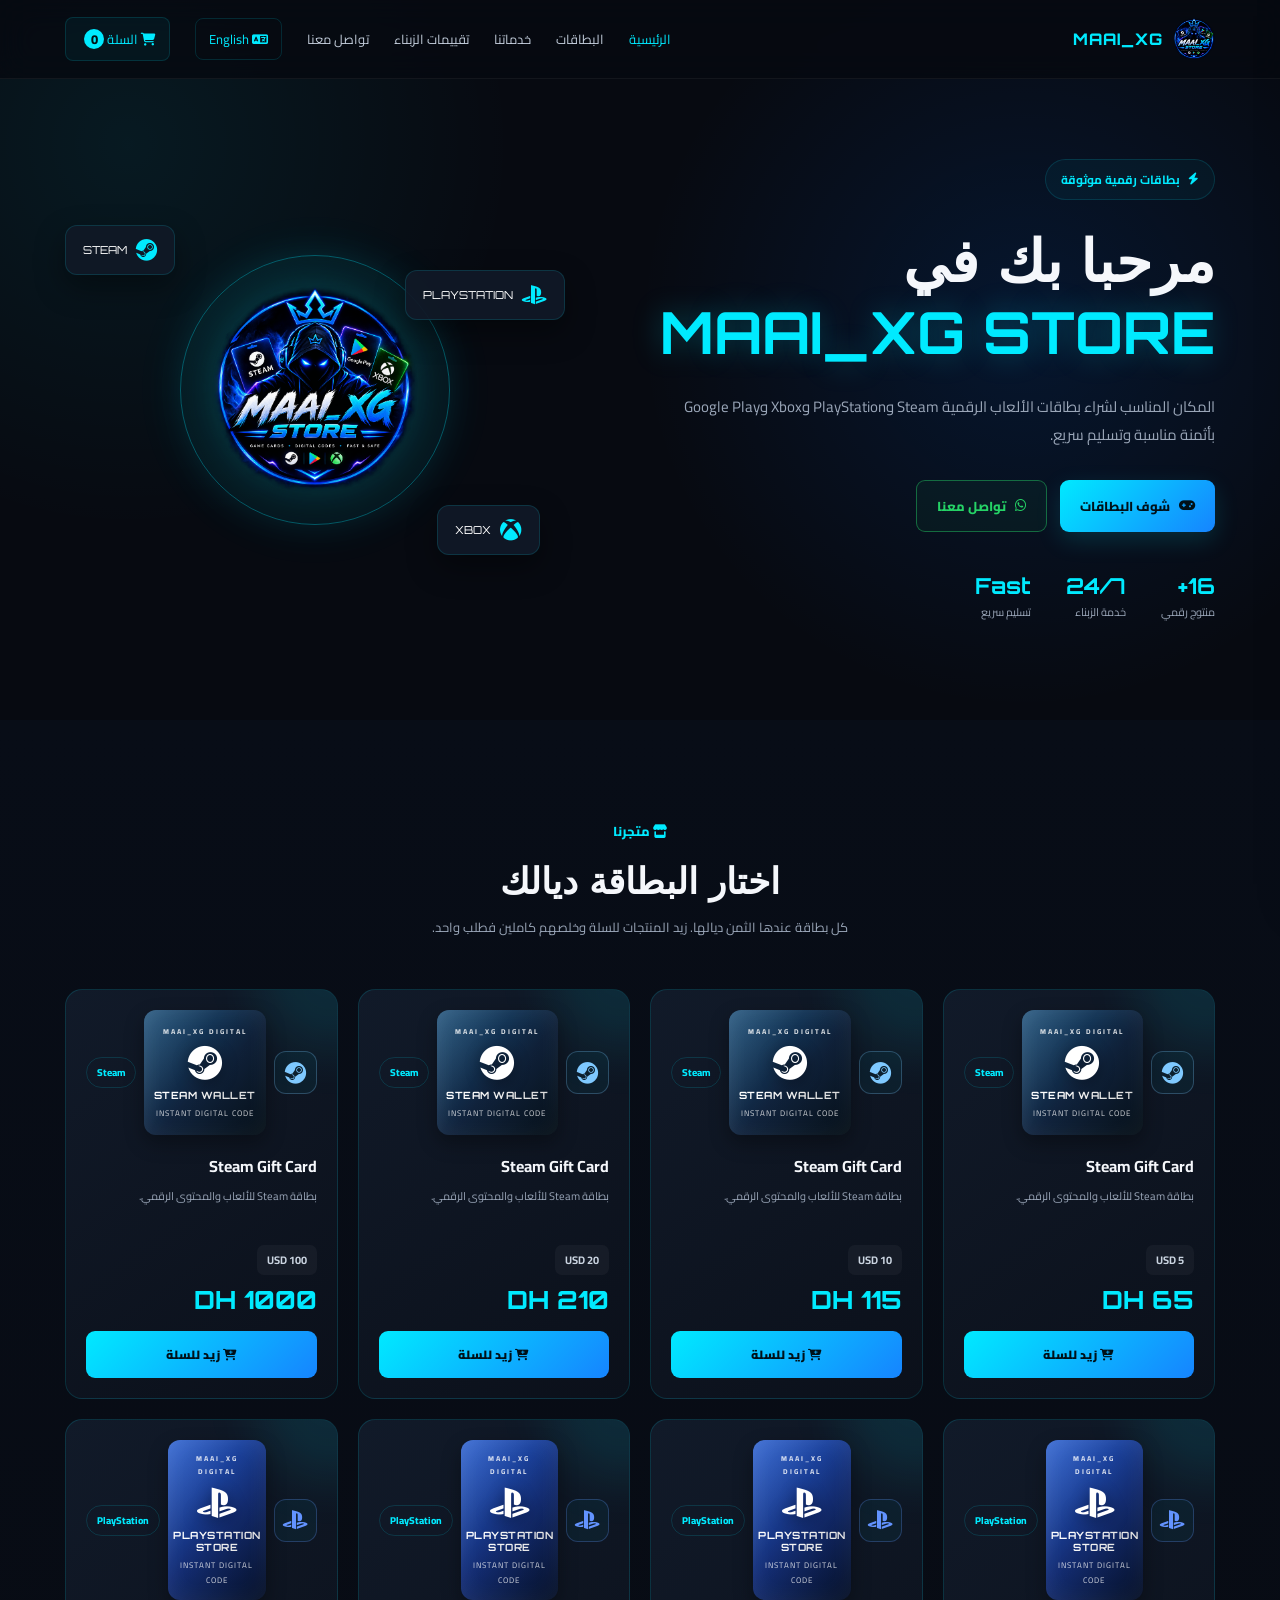
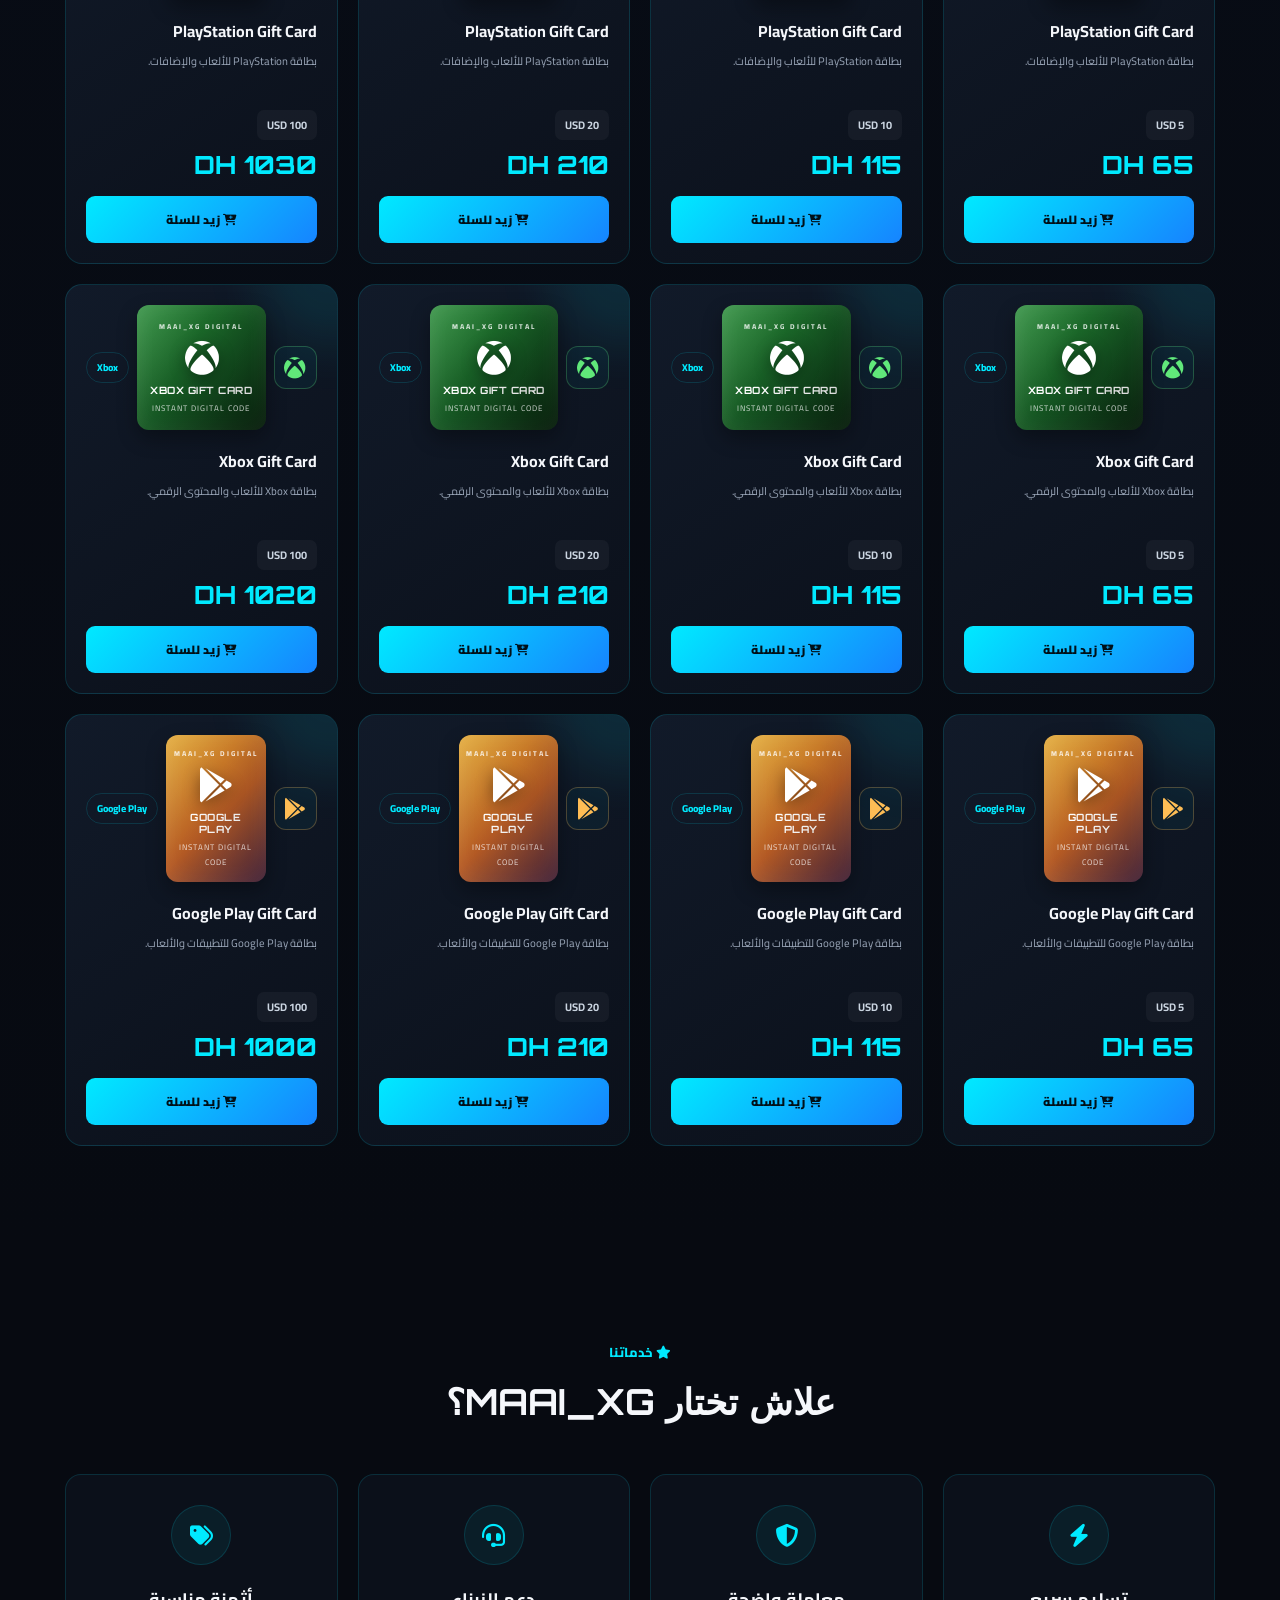
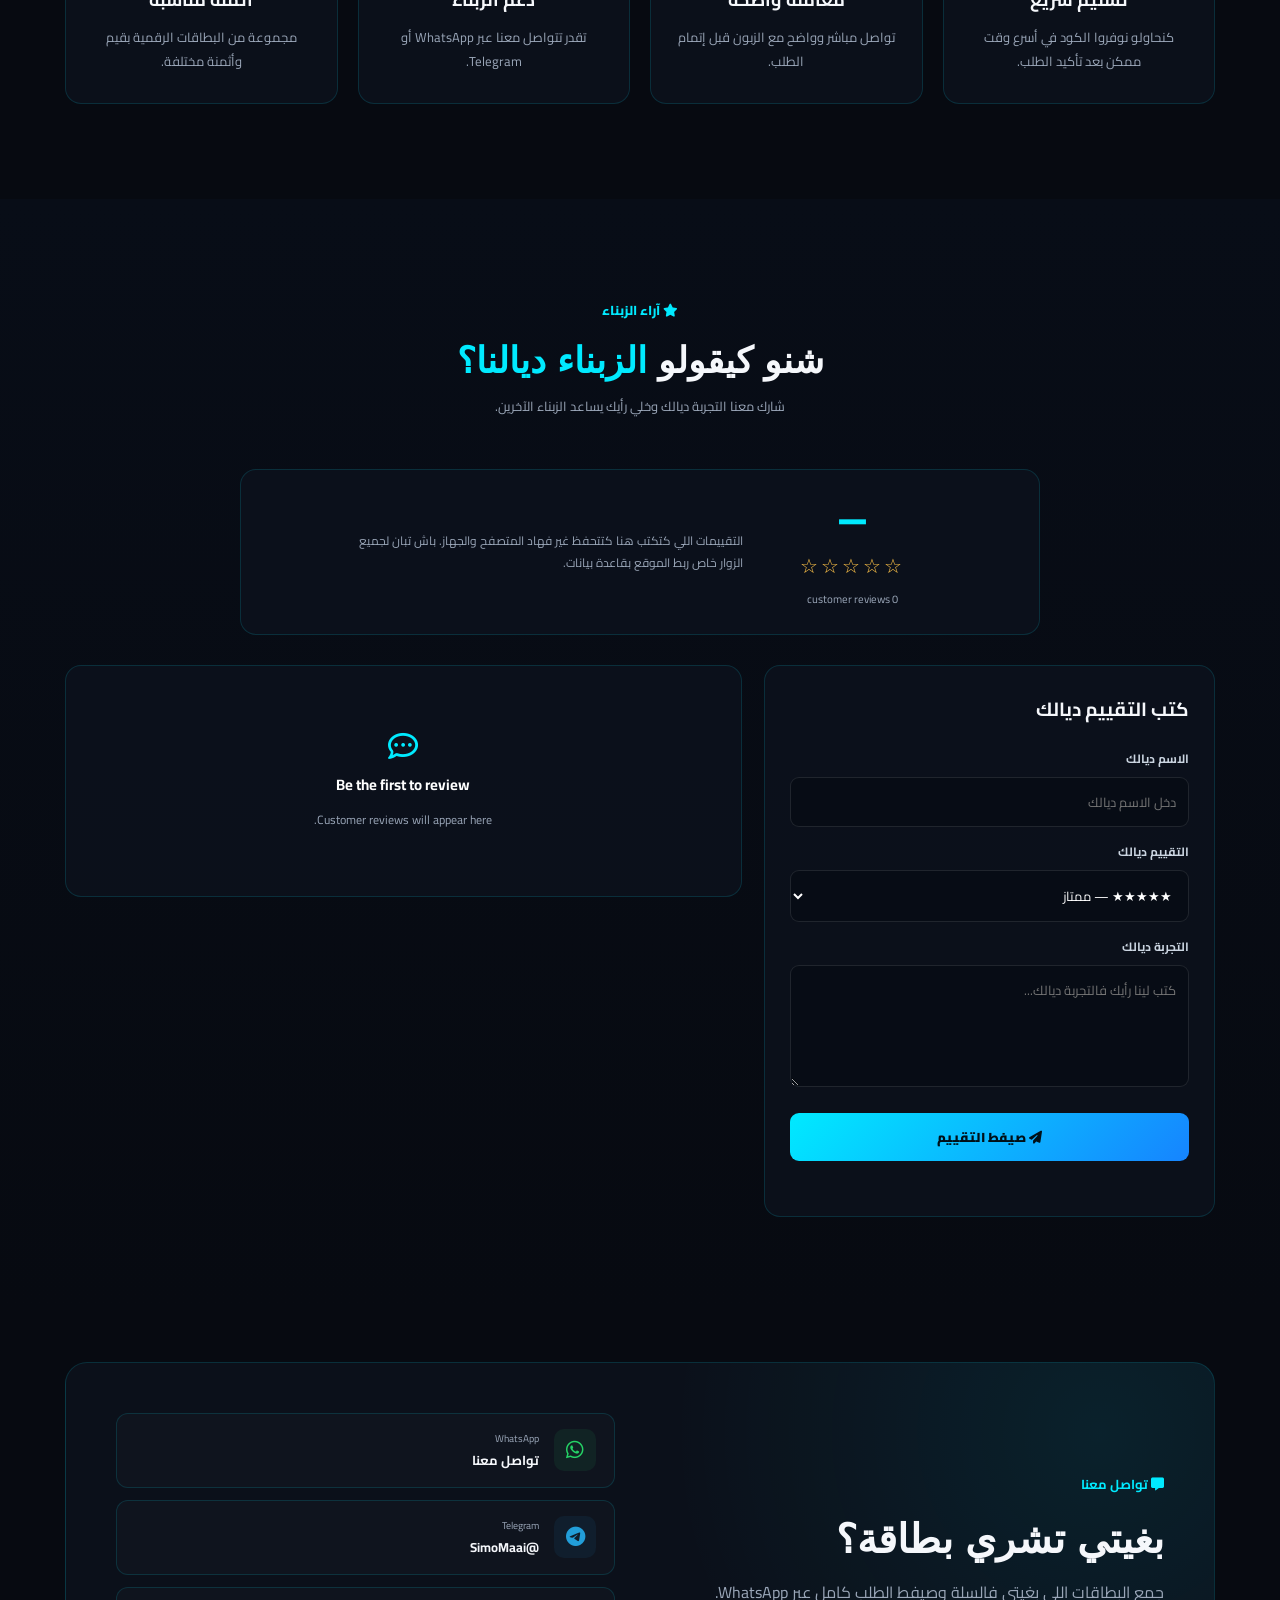
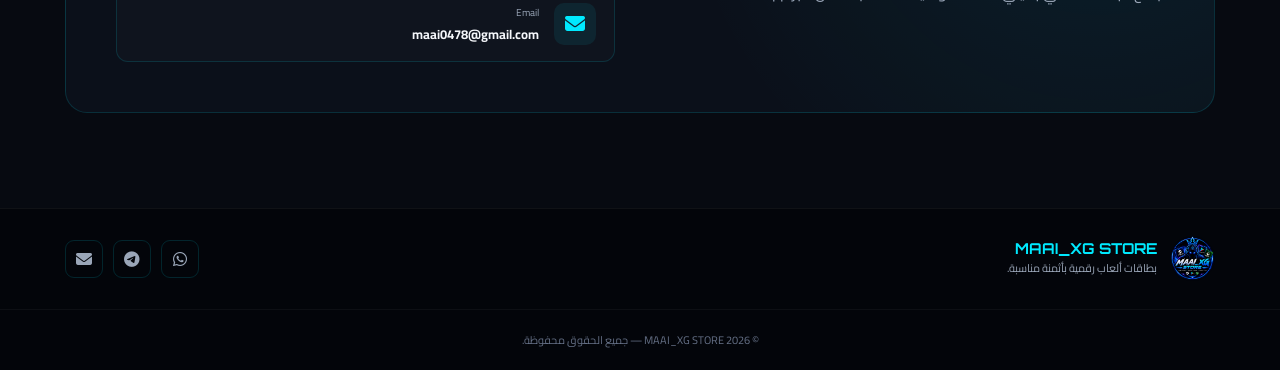
==== commit 90c65e5b: "Fix English page and update website" ====
--- a/index.html
+++ b/index.html
@@ -1,4 +1,3 @@
-
 <!DOCTYPE html>
 <html lang="ar" dir="rtl">
 <head>
@@ -25,8 +24,11 @@
       <a href="#home" class="nav-link active">الرئيسية</a>
       <a href="#cards" class="nav-link">البطاقات</a>
       <a href="#services" class="nav-link">خدماتنا</a>
+      <a href="#reviews" class="nav-link">تقييمات الزبناء</a>
       <a href="#contact" class="nav-link">تواصل معنا</a>
-      <a href="english.html" class="language-btn"><i class="fa-solid fa-language"></i> English</a>
+      <a href="index_en.html" class="language-btn">
+        <i class="fa-solid fa-language"></i> English
+      </a>
       <button class="cart-open nav-cart" type="button">
         <i class="fa-solid fa-cart-shopping"></i>
         السلة <span class="cart-count">0</span>
@@ -39,17 +41,36 @@
   </div>
 </header>
 
+<!-- الصفحة الرئيسية -->
 <section id="home" class="hero">
   <div class="hero-bg"></div>
   <div class="container hero-container">
+
     <div class="hero-content reveal">
-      <span class="hero-badge"><i class="fa-solid fa-bolt"></i> بطاقات رقمية موثوقة</span>
+      <span class="hero-badge">
+        <i class="fa-solid fa-bolt"></i>
+        بطاقات رقمية موثوقة
+      </span>
+
       <h1>مرحبا بك في <span>MAAI_XG STORE</span></h1>
-      <p>المكان المناسب لشراء بطاقات الألعاب الرقمية Steam وPlayStation وXbox وGoogle Play بأثمنة مناسبة وتسليم سريع.</p>
+
+      <p>
+        المكان المناسب لشراء بطاقات الألعاب الرقمية Steam وPlayStation
+        وXbox وGoogle Play بأثمنة مناسبة وتسليم سريع.
+      </p>
+
       <div class="hero-buttons">
-        <a href="#cards" class="btn btn-primary"><i class="fa-solid fa-gamepad"></i> شوف البطاقات</a>
-        <a href="https://wa.me/79996118911" target="_blank" rel="noopener" class="btn btn-whatsapp"><i class="fa-brands fa-whatsapp"></i> تواصل معنا</a>
-      </div>
+        <a href="#cards" class="btn btn-primary">
+          <i class="fa-solid fa-gamepad"></i>
+          شوف البطاقات
+        </a>
+
+        <a href="https://wa.me/79996118911" target="_blank" rel="noopener" class="btn btn-whatsapp">
+          <i class="fa-brands fa-whatsapp"></i>
+          تواصل معنا
+        </a>
+      </div>
+
       <div class="hero-stats">
         <div class="stat"><strong>16+</strong><span>منتوج رقمي</span></div>
         <div class="stat"><strong>24/7</strong><span>خدمة الزبناء</span></div>
@@ -58,19 +79,31 @@
     </div>
 
     <div class="hero-visual reveal">
-      <div class="floating-card steam-float"><i class="fa-brands fa-steam"></i><span>STEAM</span></div>
-      <div class="floating-card ps-float"><i class="fa-brands fa-playstation"></i><span>PLAYSTATION</span></div>
-      <div class="floating-card xbox-float"><i class="fa-brands fa-xbox"></i><span>XBOX</span></div>
+      <div class="floating-card steam-float">
+        <i class="fa-brands fa-steam"></i><span>STEAM</span>
+      </div>
+
+      <div class="floating-card ps-float">
+        <i class="fa-brands fa-playstation"></i><span>PLAYSTATION</span>
+      </div>
+
+      <div class="floating-card xbox-float">
+        <i class="fa-brands fa-xbox"></i><span>XBOX</span>
+      </div>
+
       <div class="hero-logo">
         <img src="logo_profil.png" alt="MAAI_XG Logo">
         <div class="logo-ring"></div>
       </div>
     </div>
+
   </div>
 </section>
 
+<!-- البطاقات -->
 <section id="cards" class="section cards-section">
   <div class="container">
+
     <div class="section-title reveal">
       <span><i class="fa-solid fa-store"></i> متجرنا</span>
       <h2>اختار البطاقة ديالك</h2>
@@ -80,195 +113,525 @@
     <div class="cards-grid">
 
       <!-- STEAM -->
+
       <article class="product-card steam-card reveal">
-        <div class="card-top"><div class="platform-icon"><i class="fa-brands fa-steam"></i></div><span class="card-tag">Steam</span></div>
+        <div class="card-top">
+          <div class="platform-icon"><i class="fa-brands fa-steam"></i></div>
+          <div class="product-art steam-card-art">
+            <span class="art-kicker">MAAI_XG DIGITAL</span>
+            <i class="fa-brands fa-steam"></i>
+            <strong>STEAM WALLET</strong>
+            <small>INSTANT DIGITAL CODE</small>
+          </div>
+          <span class="card-tag">Steam</span>
+        </div>
         <h3>Steam Gift Card</h3>
         <p>بطاقة Steam للألعاب والمحتوى الرقمي.</p>
-        <div class="product-value">5 USD</div><div class="product-price">65 DH</div>
-        <button class="add-to-cart-btn" data-id="steam-5" data-product="Steam Gift Card" data-value="5 USD" data-price="65"><i class="fa-solid fa-cart-plus"></i> زيد للسلة</button>
+        <div class="product-value">5 USD</div>
+        <div class="product-price">65 DH</div>
+        <button class="add-to-cart-btn" data-id="steam-5" data-product="Steam Gift Card" data-value="5 USD" data-price="65">
+          <i class="fa-solid fa-cart-plus"></i> زيد للسلة
+        </button>
       </article>
 
       <article class="product-card steam-card reveal">
-        <div class="card-top"><div class="platform-icon"><i class="fa-brands fa-steam"></i></div><span class="card-tag">Steam</span></div>
+        <div class="card-top">
+          <div class="platform-icon"><i class="fa-brands fa-steam"></i></div>
+          <div class="product-art steam-card-art">
+            <span class="art-kicker">MAAI_XG DIGITAL</span>
+            <i class="fa-brands fa-steam"></i>
+            <strong>STEAM WALLET</strong>
+            <small>INSTANT DIGITAL CODE</small>
+          </div>
+          <span class="card-tag">Steam</span>
+        </div>
         <h3>Steam Gift Card</h3>
         <p>بطاقة Steam للألعاب والمحتوى الرقمي.</p>
-        <div class="product-value">10 USD</div><div class="product-price">115 DH</div>
-        <button class="add-to-cart-btn" data-id="steam-10" data-product="Steam Gift Card" data-value="10 USD" data-price="115"><i class="fa-solid fa-cart-plus"></i> زيد للسلة</button>
+        <div class="product-value">10 USD</div>
+        <div class="product-price">115 DH</div>
+        <button class="add-to-cart-btn" data-id="steam-10" data-product="Steam Gift Card" data-value="10 USD" data-price="115">
+          <i class="fa-solid fa-cart-plus"></i> زيد للسلة
+        </button>
       </article>
 
       <article class="product-card steam-card reveal">
-        <div class="card-top"><div class="platform-icon"><i class="fa-brands fa-steam"></i></div><span class="card-tag">Steam</span></div>
+        <div class="card-top">
+          <div class="platform-icon"><i class="fa-brands fa-steam"></i></div>
+          <div class="product-art steam-card-art">
+            <span class="art-kicker">MAAI_XG DIGITAL</span>
+            <i class="fa-brands fa-steam"></i>
+            <strong>STEAM WALLET</strong>
+            <small>INSTANT DIGITAL CODE</small>
+          </div>
+          <span class="card-tag">Steam</span>
+        </div>
         <h3>Steam Gift Card</h3>
         <p>بطاقة Steam للألعاب والمحتوى الرقمي.</p>
-        <div class="product-value">20 USD</div><div class="product-price">210 DH</div>
-        <button class="add-to-cart-btn" data-id="steam-20" data-product="Steam Gift Card" data-value="20 USD" data-price="210"><i class="fa-solid fa-cart-plus"></i> زيد للسلة</button>
+        <div class="product-value">20 USD</div>
+        <div class="product-price">210 DH</div>
+        <button class="add-to-cart-btn" data-id="steam-20" data-product="Steam Gift Card" data-value="20 USD" data-price="210">
+          <i class="fa-solid fa-cart-plus"></i> زيد للسلة
+        </button>
       </article>
 
       <article class="product-card steam-card reveal">
-        <div class="card-top"><div class="platform-icon"><i class="fa-brands fa-steam"></i></div><span class="card-tag">Steam</span></div>
+        <div class="card-top">
+          <div class="platform-icon"><i class="fa-brands fa-steam"></i></div>
+          <div class="product-art steam-card-art">
+            <span class="art-kicker">MAAI_XG DIGITAL</span>
+            <i class="fa-brands fa-steam"></i>
+            <strong>STEAM WALLET</strong>
+            <small>INSTANT DIGITAL CODE</small>
+          </div>
+          <span class="card-tag">Steam</span>
+        </div>
         <h3>Steam Gift Card</h3>
         <p>بطاقة Steam للألعاب والمحتوى الرقمي.</p>
-        <div class="product-value">100 USD</div><div class="product-price">1000 DH</div>
-        <button class="add-to-cart-btn" data-id="steam-100" data-product="Steam Gift Card" data-value="100 USD" data-price="1000"><i class="fa-solid fa-cart-plus"></i> زيد للسلة</button>
+        <div class="product-value">100 USD</div>
+        <div class="product-price">1000 DH</div>
+        <button class="add-to-cart-btn" data-id="steam-100" data-product="Steam Gift Card" data-value="100 USD" data-price="1000">
+          <i class="fa-solid fa-cart-plus"></i> زيد للسلة
+        </button>
       </article>
 
       <!-- PLAYSTATION -->
+
       <article class="product-card playstation-card reveal">
-        <div class="card-top"><div class="platform-icon"><i class="fa-brands fa-playstation"></i></div><span class="card-tag">PlayStation</span></div>
+        <div class="card-top">
+          <div class="platform-icon"><i class="fa-brands fa-playstation"></i></div>
+          <div class="product-art playstation-card-art">
+            <span class="art-kicker">MAAI_XG DIGITAL</span>
+            <i class="fa-brands fa-playstation"></i>
+            <strong>PLAYSTATION STORE</strong>
+            <small>INSTANT DIGITAL CODE</small>
+          </div>
+          <span class="card-tag">PlayStation</span>
+        </div>
         <h3>PlayStation Gift Card</h3>
         <p>بطاقة PlayStation للألعاب والإضافات.</p>
-        <div class="product-value">5 USD</div><div class="product-price">65 DH</div>
-        <button class="add-to-cart-btn" data-id="ps-5" data-product="PlayStation Gift Card" data-value="5 USD" data-price="65"><i class="fa-solid fa-cart-plus"></i> زيد للسلة</button>
+        <div class="product-value">5 USD</div>
+        <div class="product-price">65 DH</div>
+        <button class="add-to-cart-btn" data-id="ps-5" data-product="PlayStation Gift Card" data-value="5 USD" data-price="65">
+          <i class="fa-solid fa-cart-plus"></i> زيد للسلة
+        </button>
       </article>
 
       <article class="product-card playstation-card reveal">
-        <div class="card-top"><div class="platform-icon"><i class="fa-brands fa-playstation"></i></div><span class="card-tag">PlayStation</span></div>
+        <div class="card-top">
+          <div class="platform-icon"><i class="fa-brands fa-playstation"></i></div>
+          <div class="product-art playstation-card-art">
+            <span class="art-kicker">MAAI_XG DIGITAL</span>
+            <i class="fa-brands fa-playstation"></i>
+            <strong>PLAYSTATION STORE</strong>
+            <small>INSTANT DIGITAL CODE</small>
+          </div>
+          <span class="card-tag">PlayStation</span>
+        </div>
         <h3>PlayStation Gift Card</h3>
         <p>بطاقة PlayStation للألعاب والإضافات.</p>
-        <div class="product-value">10 USD</div><div class="product-price">115 DH</div>
-        <button class="add-to-cart-btn" data-id="ps-10" data-product="PlayStation Gift Card" data-value="10 USD" data-price="115"><i class="fa-solid fa-cart-plus"></i> زيد للسلة</button>
+        <div class="product-value">10 USD</div>
+        <div class="product-price">115 DH</div>
+        <button class="add-to-cart-btn" data-id="ps-10" data-product="PlayStation Gift Card" data-value="10 USD" data-price="115">
+          <i class="fa-solid fa-cart-plus"></i> زيد للسلة
+        </button>
       </article>
 
       <article class="product-card playstation-card reveal">
-        <div class="card-top"><div class="platform-icon"><i class="fa-brands fa-playstation"></i></div><span class="card-tag">PlayStation</span></div>
+        <div class="card-top">
+          <div class="platform-icon"><i class="fa-brands fa-playstation"></i></div>
+          <div class="product-art playstation-card-art">
+            <span class="art-kicker">MAAI_XG DIGITAL</span>
+            <i class="fa-brands fa-playstation"></i>
+            <strong>PLAYSTATION STORE</strong>
+            <small>INSTANT DIGITAL CODE</small>
+          </div>
+          <span class="card-tag">PlayStation</span>
+        </div>
         <h3>PlayStation Gift Card</h3>
         <p>بطاقة PlayStation للألعاب والإضافات.</p>
-        <div class="product-value">20 USD</div><div class="product-price">210 DH</div>
-        <button class="add-to-cart-btn" data-id="ps-20" data-product="PlayStation Gift Card" data-value="20 USD" data-price="210"><i class="fa-solid fa-cart-plus"></i> زيد للسلة</button>
+        <div class="product-value">20 USD</div>
+        <div class="product-price">210 DH</div>
+        <button class="add-to-cart-btn" data-id="ps-20" data-product="PlayStation Gift Card" data-value="20 USD" data-price="210">
+          <i class="fa-solid fa-cart-plus"></i> زيد للسلة
+        </button>
       </article>
 
       <article class="product-card playstation-card reveal">
-        <div class="card-top"><div class="platform-icon"><i class="fa-brands fa-playstation"></i></div><span class="card-tag">PlayStation</span></div>
+        <div class="card-top">
+          <div class="platform-icon"><i class="fa-brands fa-playstation"></i></div>
+          <div class="product-art playstation-card-art">
+            <span class="art-kicker">MAAI_XG DIGITAL</span>
+            <i class="fa-brands fa-playstation"></i>
+            <strong>PLAYSTATION STORE</strong>
+            <small>INSTANT DIGITAL CODE</small>
+          </div>
+          <span class="card-tag">PlayStation</span>
+        </div>
         <h3>PlayStation Gift Card</h3>
         <p>بطاقة PlayStation للألعاب والإضافات.</p>
-        <div class="product-value">100 USD</div><div class="product-price">1030 DH</div>
-        <button class="add-to-cart-btn" data-id="ps-100" data-product="PlayStation Gift Card" data-value="100 USD" data-price="1030"><i class="fa-solid fa-cart-plus"></i> زيد للسلة</button>
+        <div class="product-value">100 USD</div>
+        <div class="product-price">1030 DH</div>
+        <button class="add-to-cart-btn" data-id="ps-100" data-product="PlayStation Gift Card" data-value="100 USD" data-price="1030">
+          <i class="fa-solid fa-cart-plus"></i> زيد للسلة
+        </button>
       </article>
 
       <!-- XBOX -->
+
       <article class="product-card xbox-card reveal">
-        <div class="card-top"><div class="platform-icon"><i class="fa-brands fa-xbox"></i></div><span class="card-tag">Xbox</span></div>
+        <div class="card-top">
+          <div class="platform-icon"><i class="fa-brands fa-xbox"></i></div>
+          <div class="product-art xbox-card-art">
+            <span class="art-kicker">MAAI_XG DIGITAL</span>
+            <i class="fa-brands fa-xbox"></i>
+            <strong>XBOX GIFT CARD</strong>
+            <small>INSTANT DIGITAL CODE</small>
+          </div>
+          <span class="card-tag">Xbox</span>
+        </div>
         <h3>Xbox Gift Card</h3>
         <p>بطاقة Xbox للألعاب والمحتوى الرقمي.</p>
-        <div class="product-value">5 USD</div><div class="product-price">65 DH</div>
-        <button class="add-to-cart-btn" data-id="xbox-5" data-product="Xbox Gift Card" data-value="5 USD" data-price="65"><i class="fa-solid fa-cart-plus"></i> زيد للسلة</button>
+        <div class="product-value">5 USD</div>
+        <div class="product-price">65 DH</div>
+        <button class="add-to-cart-btn" data-id="xbox-5" data-product="Xbox Gift Card" data-value="5 USD" data-price="65">
+          <i class="fa-solid fa-cart-plus"></i> زيد للسلة
+        </button>
       </article>
 
       <article class="product-card xbox-card reveal">
-        <div class="card-top"><div class="platform-icon"><i class="fa-brands fa-xbox"></i></div><span class="card-tag">Xbox</span></div>
+        <div class="card-top">
+          <div class="platform-icon"><i class="fa-brands fa-xbox"></i></div>
+          <div class="product-art xbox-card-art">
+            <span class="art-kicker">MAAI_XG DIGITAL</span>
+            <i class="fa-brands fa-xbox"></i>
+            <strong>XBOX GIFT CARD</strong>
+            <small>INSTANT DIGITAL CODE</small>
+          </div>
+          <span class="card-tag">Xbox</span>
+        </div>
         <h3>Xbox Gift Card</h3>
         <p>بطاقة Xbox للألعاب والمحتوى الرقمي.</p>
-        <div class="product-value">10 USD</div><div class="product-price">115 DH</div>
-        <button class="add-to-cart-btn" data-id="xbox-10" data-product="Xbox Gift Card" data-value="10 USD" data-price="115"><i class="fa-solid fa-cart-plus"></i> زيد للسلة</button>
+        <div class="product-value">10 USD</div>
+        <div class="product-price">115 DH</div>
+        <button class="add-to-cart-btn" data-id="xbox-10" data-product="Xbox Gift Card" data-value="10 USD" data-price="115">
+          <i class="fa-solid fa-cart-plus"></i> زيد للسلة
+        </button>
       </article>
 
       <article class="product-card xbox-card reveal">
-        <div class="card-top"><div class="platform-icon"><i class="fa-brands fa-xbox"></i></div><span class="card-tag">Xbox</span></div>
+        <div class="card-top">
+          <div class="platform-icon"><i class="fa-brands fa-xbox"></i></div>
+          <div class="product-art xbox-card-art">
+            <span class="art-kicker">MAAI_XG DIGITAL</span>
+            <i class="fa-brands fa-xbox"></i>
+            <strong>XBOX GIFT CARD</strong>
+            <small>INSTANT DIGITAL CODE</small>
+          </div>
+          <span class="card-tag">Xbox</span>
+        </div>
         <h3>Xbox Gift Card</h3>
         <p>بطاقة Xbox للألعاب والمحتوى الرقمي.</p>
-        <div class="product-value">20 USD</div><div class="product-price">210 DH</div>
-        <button class="add-to-cart-btn" data-id="xbox-20" data-product="Xbox Gift Card" data-value="20 USD" data-price="210"><i class="fa-solid fa-cart-plus"></i> زيد للسلة</button>
+        <div class="product-value">20 USD</div>
+        <div class="product-price">210 DH</div>
+        <button class="add-to-cart-btn" data-id="xbox-20" data-product="Xbox Gift Card" data-value="20 USD" data-price="210">
+          <i class="fa-solid fa-cart-plus"></i> زيد للسلة
+        </button>
       </article>
 
       <article class="product-card xbox-card reveal">
-        <div class="card-top"><div class="platform-icon"><i class="fa-brands fa-xbox"></i></div><span class="card-tag">Xbox</span></div>
+        <div class="card-top">
+          <div class="platform-icon"><i class="fa-brands fa-xbox"></i></div>
+          <div class="product-art xbox-card-art">
+            <span class="art-kicker">MAAI_XG DIGITAL</span>
+            <i class="fa-brands fa-xbox"></i>
+            <strong>XBOX GIFT CARD</strong>
+            <small>INSTANT DIGITAL CODE</small>
+          </div>
+          <span class="card-tag">Xbox</span>
+        </div>
         <h3>Xbox Gift Card</h3>
         <p>بطاقة Xbox للألعاب والمحتوى الرقمي.</p>
-        <div class="product-value">100 USD</div><div class="product-price">1020 DH</div>
-        <button class="add-to-cart-btn" data-id="xbox-100" data-product="Xbox Gift Card" data-value="100 USD" data-price="1020"><i class="fa-solid fa-cart-plus"></i> زيد للسلة</button>
+        <div class="product-value">100 USD</div>
+        <div class="product-price">1020 DH</div>
+        <button class="add-to-cart-btn" data-id="xbox-100" data-product="Xbox Gift Card" data-value="100 USD" data-price="1020">
+          <i class="fa-solid fa-cart-plus"></i> زيد للسلة
+        </button>
       </article>
 
       <!-- GOOGLE PLAY -->
+
       <article class="product-card google-card reveal">
-        <div class="card-top"><div class="platform-icon"><i class="fa-brands fa-google-play"></i></div><span class="card-tag">Google Play</span></div>
+        <div class="card-top">
+          <div class="platform-icon"><i class="fa-brands fa-google-play"></i></div>
+          <div class="product-art google-card-art">
+            <span class="art-kicker">MAAI_XG DIGITAL</span>
+            <i class="fa-brands fa-google-play"></i>
+            <strong>GOOGLE PLAY</strong>
+            <small>INSTANT DIGITAL CODE</small>
+          </div>
+          <span class="card-tag">Google Play</span>
+        </div>
         <h3>Google Play Gift Card</h3>
         <p>بطاقة Google Play للتطبيقات والألعاب.</p>
-        <div class="product-value">5 USD</div><div class="product-price">65 DH</div>
-        <button class="add-to-cart-btn" data-id="google-5" data-product="Google Play Gift Card" data-value="5 USD" data-price="65"><i class="fa-solid fa-cart-plus"></i> زيد للسلة</button>
+        <div class="product-value">5 USD</div>
+        <div class="product-price">65 DH</div>
+        <button class="add-to-cart-btn" data-id="google-5" data-product="Google Play Gift Card" data-value="5 USD" data-price="65">
+          <i class="fa-solid fa-cart-plus"></i> زيد للسلة
+        </button>
       </article>
 
       <article class="product-card google-card reveal">
-        <div class="card-top"><div class="platform-icon"><i class="fa-brands fa-google-play"></i></div><span class="card-tag">Google Play</span></div>
+        <div class="card-top">
+          <div class="platform-icon"><i class="fa-brands fa-google-play"></i></div>
+          <div class="product-art google-card-art">
+            <span class="art-kicker">MAAI_XG DIGITAL</span>
+            <i class="fa-brands fa-google-play"></i>
+            <strong>GOOGLE PLAY</strong>
+            <small>INSTANT DIGITAL CODE</small>
+          </div>
+          <span class="card-tag">Google Play</span>
+        </div>
         <h3>Google Play Gift Card</h3>
         <p>بطاقة Google Play للتطبيقات والألعاب.</p>
-        <div class="product-value">10 USD</div><div class="product-price">115 DH</div>
-        <button class="add-to-cart-btn" data-id="google-10" data-product="Google Play Gift Card" data-value="10 USD" data-price="115"><i class="fa-solid fa-cart-plus"></i> زيد للسلة</button>
+        <div class="product-value">10 USD</div>
+        <div class="product-price">115 DH</div>
+        <button class="add-to-cart-btn" data-id="google-10" data-product="Google Play Gift Card" data-value="10 USD" data-price="115">
+          <i class="fa-solid fa-cart-plus"></i> زيد للسلة
+        </button>
       </article>
 
       <article class="product-card google-card reveal">
-        <div class="card-top"><div class="platform-icon"><i class="fa-brands fa-google-play"></i></div><span class="card-tag">Google Play</span></div>
+        <div class="card-top">
+          <div class="platform-icon"><i class="fa-brands fa-google-play"></i></div>
+          <div class="product-art google-card-art">
+            <span class="art-kicker">MAAI_XG DIGITAL</span>
+            <i class="fa-brands fa-google-play"></i>
+            <strong>GOOGLE PLAY</strong>
+            <small>INSTANT DIGITAL CODE</small>
+          </div>
+          <span class="card-tag">Google Play</span>
+        </div>
         <h3>Google Play Gift Card</h3>
         <p>بطاقة Google Play للتطبيقات والألعاب.</p>
-        <div class="product-value">20 USD</div><div class="product-price">210 DH</div>
-        <button class="add-to-cart-btn" data-id="google-20" data-product="Google Play Gift Card" data-value="20 USD" data-price="210"><i class="fa-solid fa-cart-plus"></i> زيد للسلة</button>
+        <div class="product-value">20 USD</div>
+        <div class="product-price">210 DH</div>
+        <button class="add-to-cart-btn" data-id="google-20" data-product="Google Play Gift Card" data-value="20 USD" data-price="210">
+          <i class="fa-solid fa-cart-plus"></i> زيد للسلة
+        </button>
       </article>
 
       <article class="product-card google-card reveal">
-        <div class="card-top"><div class="platform-icon"><i class="fa-brands fa-google-play"></i></div><span class="card-tag">Google Play</span></div>
+        <div class="card-top">
+          <div class="platform-icon"><i class="fa-brands fa-google-play"></i></div>
+          <div class="product-art google-card-art">
+            <span class="art-kicker">MAAI_XG DIGITAL</span>
+            <i class="fa-brands fa-google-play"></i>
+            <strong>GOOGLE PLAY</strong>
+            <small>INSTANT DIGITAL CODE</small>
+          </div>
+          <span class="card-tag">Google Play</span>
+        </div>
         <h3>Google Play Gift Card</h3>
         <p>بطاقة Google Play للتطبيقات والألعاب.</p>
-        <div class="product-value">100 USD</div><div class="product-price">1000 DH</div>
-        <button class="add-to-cart-btn" data-id="google-100" data-product="Google Play Gift Card" data-value="100 USD" data-price="1000"><i class="fa-solid fa-cart-plus"></i> زيد للسلة</button>
+        <div class="product-value">100 USD</div>
+        <div class="product-price">1000 DH</div>
+        <button class="add-to-cart-btn" data-id="google-100" data-product="Google Play Gift Card" data-value="100 USD" data-price="1000">
+          <i class="fa-solid fa-cart-plus"></i> زيد للسلة
+        </button>
       </article>
 
     </div>
   </div>
 </section>
 
+<!-- خدماتنا -->
 <section id="services" class="section services-section">
   <div class="container">
-    <div class="section-title reveal"><span><i class="fa-solid fa-star"></i> خدماتنا</span><h2>علاش تختار MAAI_XG؟</h2></div>
+    <div class="section-title reveal">
+      <span><i class="fa-solid fa-star"></i> خدماتنا</span>
+      <h2>علاش تختار MAAI_XG؟</h2>
+    </div>
+
     <div class="services-grid">
-      <div class="service-box reveal"><i class="fa-solid fa-bolt"></i><h3>تسليم سريع</h3><p>كنحاولو نوفروا الكود في أسرع وقت ممكن بعد تأكيد الطلب.</p></div>
-      <div class="service-box reveal"><i class="fa-solid fa-shield-halved"></i><h3>معاملة واضحة</h3><p>تواصل مباشر وواضح مع الزبون قبل إتمام الطلب.</p></div>
-      <div class="service-box reveal"><i class="fa-solid fa-headset"></i><h3>دعم الزبناء</h3><p>تقدر تتواصل معنا عبر WhatsApp أو Telegram.</p></div>
-      <div class="service-box reveal"><i class="fa-solid fa-tags"></i><h3>أثمنة مناسبة</h3><p>مجموعة من البطاقات الرقمية بقيم وأثمنة مختلفة.</p></div>
+      <div class="service-box reveal">
+        <i class="fa-solid fa-bolt"></i>
+        <h3>تسليم سريع</h3>
+        <p>كنحاولو نوفروا الكود في أسرع وقت ممكن بعد تأكيد الطلب.</p>
+      </div>
+
+      <div class="service-box reveal">
+        <i class="fa-solid fa-shield-halved"></i>
+        <h3>معاملة واضحة</h3>
+        <p>تواصل مباشر وواضح مع الزبون قبل إتمام الطلب.</p>
+      </div>
+
+      <div class="service-box reveal">
+        <i class="fa-solid fa-headset"></i>
+        <h3>دعم الزبناء</h3>
+        <p>تقدر تتواصل معنا عبر WhatsApp أو Telegram.</p>
+      </div>
+
+      <div class="service-box reveal">
+        <i class="fa-solid fa-tags"></i>
+        <h3>أثمنة مناسبة</h3>
+        <p>مجموعة من البطاقات الرقمية بقيم وأثمنة مختلفة.</p>
+      </div>
     </div>
   </div>
 </section>
 
+<!-- تقييمات الزبناء -->
+<section id="reviews" class="section reviews-section">
+  <div class="container">
+
+    <div class="section-title reveal">
+      <span><i class="fa-solid fa-star"></i> آراء الزبناء</span>
+      <h2>شنو كيقولو <span>الزبناء ديالنا؟</span></h2>
+      <p>شارك معنا التجربة ديالك وخلي رأيك يساعد الزبناء الآخرين.</p>
+    </div>
+
+    <div class="reviews-summary reveal">
+      <div class="rating-score">
+        <strong id="averageRating">—</strong>
+        <div class="rating-stars" id="averageStars">☆☆☆☆☆</div>
+        <span id="reviewCount">ما كاين حتى تقييم دابا</span>
+      </div>
+
+      <div class="reviews-note">
+        التقييمات اللي كتكتب هنا كتتحفظ غير فهاد المتصفح والجهاز.
+        باش تبان لجميع الزوار خاص ربط الموقع بقاعدة بيانات.
+      </div>
+    </div>
+
+    <div class="reviews-layout">
+
+      <form id="reviewForm" class="review-form reveal">
+        <h3>كتب التقييم ديالك</h3>
+
+        <label for="reviewName">الاسم ديالك</label>
+        <input id="reviewName" name="name" type="text" maxlength="40" placeholder="دخل الاسم ديالك" required>
+
+        <label for="reviewRating">التقييم ديالك</label>
+        <select id="reviewRating" name="rating" required>
+          <option value="5">★★★★★ — ممتاز</option>
+          <option value="4">★★★★☆ — جيد جدا</option>
+          <option value="3">★★★☆☆ — جيد</option>
+          <option value="2">★★☆☆☆ — متوسط</option>
+          <option value="1">★☆☆☆☆ — ضعيف</option>
+        </select>
+
+        <label for="reviewText">التجربة ديالك</label>
+        <textarea id="reviewText" name="review" rows="4" maxlength="400" placeholder="كتب لينا رأيك فالتجربة ديالك..." required></textarea>
+
+        <button class="review-submit" type="submit">
+          <i class="fa-solid fa-paper-plane"></i>
+          صيفط التقييم
+        </button>
+
+        <p class="review-status" id="reviewStatus" role="status"></p>
+      </form>
+
+      <div class="review-list reveal" id="reviewList" aria-live="polite">
+        <div class="no-reviews">
+          <i class="fa-regular fa-comment-dots"></i>
+          <strong>كون أول واحد يشارك رأيه</strong>
+          <span>التقييمات غادي يبانوا هنا.</span>
+        </div>
+      </div>
+
+    </div>
+  </div>
+</section>
+
+<!-- تواصل معنا -->
 <section id="contact" class="section contact-section">
   <div class="container">
     <div class="contact-box reveal">
-      <div class="contact-content"><span><i class="fa-solid fa-message"></i> تواصل معنا</span><h2>بغيتي تشري بطاقة؟</h2><p>جمع البطاقات اللي بغيتي فالسلة وصيفط الطلب كامل عبر WhatsApp.</p></div>
+
+      <div class="contact-content">
+        <span><i class="fa-solid fa-message"></i> تواصل معنا</span>
+        <h2>بغيتي تشري بطاقة؟</h2>
+        <p>جمع البطاقات اللي بغيتي فالسلة وصيفط الطلب كامل عبر WhatsApp.</p>
+      </div>
+
       <div class="contact-buttons">
-        <a href="https://wa.me/79996118911" target="_blank" rel="noopener" class="contact-btn whatsapp"><i class="fa-brands fa-whatsapp"></i><div><small>WhatsApp</small><strong>تواصل معنا</strong></div></a>
-        <a href="https://t.me/SimoMaai" target="_blank" rel="noopener" class="contact-btn telegram"><i class="fa-brands fa-telegram"></i><div><small>Telegram</small><strong>@SimoMaai</strong></div></a>
-        <a href="mailto:maai0478@gmail.com" class="contact-btn email"><i class="fa-solid fa-envelope"></i><div><small>Email</small><strong>maai0478@gmail.com</strong></div></a>
-      </div>
+        <a href="https://wa.me/79996118911" target="_blank" rel="noopener" class="contact-btn whatsapp">
+          <i class="fa-brands fa-whatsapp"></i>
+          <div><small>WhatsApp</small><strong>تواصل معنا</strong></div>
+        </a>
+
+        <a href="https://t.me/SimoMaai" target="_blank" rel="noopener" class="contact-btn telegram">
+          <i class="fa-brands fa-telegram"></i>
+          <div><small>Telegram</small><strong>@SimoMaai</strong></div>
+        </a>
+
+        <a href="mailto:maai0478@gmail.com" class="contact-btn email">
+          <i class="fa-solid fa-envelope"></i>
+          <div><small>Email</small><strong>maai0478@gmail.com</strong></div>
+        </a>
+      </div>
+
     </div>
   </div>
 </section>
 
+<!-- FOOTER -->
 <footer>
   <div class="container footer-container">
-    <div class="footer-brand"><img src="logo_profil.png" alt="MAAI_XG"><div><h3>MAAI_XG STORE</h3><p>بطاقات ألعاب رقمية بأثمنة مناسبة.</p></div></div>
+
+    <div class="footer-brand">
+      <img src="logo_profil.png" alt="MAAI_XG">
+      <div>
+        <h3>MAAI_XG STORE</h3>
+        <p>بطاقات ألعاب رقمية بأثمنة مناسبة.</p>
+      </div>
+    </div>
+
     <div class="footer-social">
       <a href="https://wa.me/79996118911" target="_blank" rel="noopener"><i class="fa-brands fa-whatsapp"></i></a>
       <a href="https://t.me/SimoMaai" target="_blank" rel="noopener"><i class="fa-brands fa-telegram"></i></a>
       <a href="mailto:maai0478@gmail.com"><i class="fa-solid fa-envelope"></i></a>
     </div>
-  </div>
-  <div class="copyright">© <span id="year"></span> MAAI_XG STORE — جميع الحقوق محفوظة.</div>
+
+  </div>
+
+  <div class="copyright">
+    © <span id="year"></span> MAAI_XG STORE — جميع الحقوق محفوظة.
+  </div>
 </footer>
 
-<!-- SHOPPING CART -->
+<!-- سلة المشتريات -->
 <div class="cart-overlay"></div>
-<aside class="cart-panel" aria-label="Shopping cart" aria-hidden="true">
+
+<aside class="cart-panel" aria-label="سلة المشتريات" aria-hidden="true">
+
   <div class="cart-header">
     <h2><i class="fa-solid fa-cart-shopping"></i> سلة المشتريات</h2>
-    <button class="cart-close" type="button" aria-label="إغلاق"><i class="fa-solid fa-xmark"></i></button>
-  </div>
+    <button class="cart-close" type="button" aria-label="إغلاق">
+      <i class="fa-solid fa-xmark"></i>
+    </button>
+  </div>
+
   <div class="cart-items">
     <p class="empty-cart">السلة ديالك مازال خاوية.</p>
   </div>
+
   <div class="cart-footer">
-    <div class="cart-total"><span>المجموع:</span><strong><span class="cart-total-value">0</span> DH</strong></div>
-    <button class="checkout-btn" type="button"><i class="fa-brands fa-whatsapp"></i> كمل الطلب عبر WhatsApp</button>
+    <div class="cart-total">
+      <span>المجموع:</span>
+      <strong><span class="cart-total-value">0</span> DH</strong>
+    </div>
+
+    <button class="checkout-btn" type="button">
+      <i class="fa-brands fa-whatsapp"></i>
+      كمل الطلب عبر WhatsApp
+    </button>
+
     <button class="clear-cart-btn" type="button">فرغ السلة</button>
   </div>
+
 </aside>
 
 <script src="script.js"></script>
 </body>
-</html>
+</html>
--- a/style.css
+++ b/style.css
@@ -1,196 +1,1346 @@
-
-/* =========================
-   MAAI_XG STORE - MAIN CSS
-========================= */
-*{margin:0;padding:0;box-sizing:border-box}
 :root{
-  --bg:#05070d;--bg2:#090d16;--card:#0d121d;
-  --cyan:#00eaff;--blue:#147cff;--purple:#8b5cf6;
-  --white:#fff;--muted:#9ca8bb;
-  --border:rgba(0,234,255,.15);
-}
-html{scroll-behavior:smooth}
-body{font-family:"Cairo",sans-serif;background:var(--bg);color:#fff;overflow-x:hidden}
-a{text-decoration:none;color:inherit}
-button{font-family:inherit}
-img{max-width:100%;display:block}
-.container{width:min(1180px,92%);margin:auto}
+  --bg:#070a11;
+  --panel:#0d121d;
+  --cyan:#00eaff;
+  --blue:#2563eb;
+  --muted:#9aa6b8;
+  --text:#f5f7fb;
+  --border:#00eaff24;
+}
+
+*{
+  margin:0;
+  padding:0;
+  box-sizing:border-box;
+}
+
+html{
+  scroll-behavior:smooth;
+  scroll-padding-top:90px;
+}
+
+body{
+  font-family:"Cairo",sans-serif;
+  background:var(--bg);
+  color:var(--text);
+  overflow-x:hidden;
+}
+
+a{
+  color:inherit;
+  text-decoration:none;
+}
+
+button,input,textarea,select{
+  font:inherit;
+}
+
+button{
+  cursor:pointer;
+}
+
+.container{
+  width:min(1150px,92%);
+  margin:auto;
+}
+
+.section{
+  padding:95px 0;
+}
 
 /* NAVBAR */
-.navbar{position:fixed;top:0;left:0;width:100%;z-index:1000;background:rgba(5,7,13,.8);backdrop-filter:blur(15px);border-bottom:1px solid transparent;transition:.3s}
-.navbar.scrolled{background:rgba(5,7,13,.96);border-bottom-color:var(--border);box-shadow:0 10px 30px #0005}
-.nav-container{min-height:78px;display:flex;align-items:center;justify-content:space-between;gap:25px}
-.logo{display:flex;align-items:center;gap:10px;font-family:"Orbitron",sans-serif;font-size:20px;font-weight:800}
-.logo img{width:45px;height:45px;object-fit:contain}
-.logo span{color:var(--cyan)}
-.nav-menu{display:flex;align-items:center;gap:20px}
-.nav-link{color:#cbd5e1;font-size:14px;font-weight:600;position:relative;transition:.3s}
-.nav-link:hover,.nav-link.active{color:var(--cyan)}
-.nav-link:after{content:"";position:absolute;bottom:-8px;left:0;width:0;height:2px;background:var(--cyan);transition:.3s}
-.nav-link:hover:after,.nav-link.active:after{width:100%}
-.nav-buy,.language-btn{padding:9px 15px;border-radius:9px;font-size:13px;font-weight:700;transition:.3s}
-.language-btn{border:1px solid var(--border);color:var(--cyan)}
-.language-btn:hover{background:#00eaff14}
-.nav-buy{background:linear-gradient(135deg,var(--cyan),var(--blue));color:#001016}
-.nav-cart{border:1px solid var(--border);background:#00eaff0c;color:var(--cyan);padding:9px 13px;border-radius:9px;cursor:pointer;font-weight:800}
-.cart-count{display:inline-flex;align-items:center;justify-content:center;min-width:22px;height:22px;margin-inline-start:5px;border-radius:50%;background:var(--cyan);color:#001016;font-size:12px}
-.menu-toggle{display:none;border:0;background:none;color:#fff;font-size:24px;cursor:pointer}
+
+.navbar{
+  position:fixed;
+  top:0;
+  left:0;
+  width:100%;
+  z-index:1000;
+  background:#070a11d9;
+  backdrop-filter:blur(16px);
+  border-bottom:1px solid #ffffff0d;
+  transition:.3s;
+}
+
+.navbar.scrolled{
+  background:#05080ff5;
+  box-shadow:0 8px 30px #0005;
+}
+
+.nav-container{
+  min-height:78px;
+  display:flex;
+  align-items:center;
+  justify-content:space-between;
+}
+
+.logo{
+  display:flex;
+  align-items:center;
+  gap:10px;
+  font-family:"Orbitron",sans-serif;
+  font-weight:800;
+  letter-spacing:1px;
+  color:var(--cyan);
+}
+
+.logo img{
+  width:42px;
+  height:42px;
+  object-fit:contain;
+}
+
+.nav-menu{
+  display:flex;
+  align-items:center;
+  gap:25px;
+}
+
+.nav-link{
+  color:#c2ccda;
+  font-size:13px;
+  transition:.3s;
+}
+
+.nav-link:hover,
+.nav-link.active{
+  color:var(--cyan);
+}
+
+.language-btn{
+  color:var(--cyan);
+  font-size:13px;
+  border:1px solid var(--border);
+  padding:8px 13px;
+  border-radius:8px;
+}
+
+.nav-cart{
+  border:1px solid var(--border);
+  background:#00eaff0d;
+  color:var(--cyan);
+  padding:9px 13px;
+  border-radius:8px;
+  font-size:13px;
+}
+
+.cart-count{
+  display:inline-flex;
+  align-items:center;
+  justify-content:center;
+  min-width:20px;
+  height:20px;
+  padding:0 5px;
+  border-radius:50px;
+  background:var(--cyan);
+  color:#001014;
+  font-weight:800;
+  margin-left:5px;
+}
+
+.menu-toggle{
+  display:none;
+  border:0;
+  background:none;
+  color:#fff;
+  font-size:24px;
+}
 
 /* HERO */
-.hero{min-height:100vh;position:relative;display:flex;align-items:center;padding:110px 0 50px;overflow:hidden}
-.hero-bg{position:absolute;inset:0;background:radial-gradient(circle at 20% 30%,#00eaff1f,transparent 35%),radial-gradient(circle at 80% 60%,#8b5cf620,transparent 35%);pointer-events:none}
-.hero-container{display:grid;grid-template-columns:1.1fr .9fr;align-items:center;gap:60px;position:relative;z-index:2}
-.hero-content{max-width:680px}
-.hero-badge{display:inline-flex;align-items:center;gap:8px;padding:7px 13px;border-radius:50px;border:1px solid var(--border);background:#00eaff0d;color:var(--cyan);font-size:13px;margin-bottom:20px}
-.hero h1{font-family:"Orbitron",sans-serif;font-size:clamp(36px,5vw,65px);line-height:1.3;margin-bottom:25px}
-.hero h1 span{display:block;color:var(--cyan);text-shadow:0 0 25px #00eaff40}
-.hero p{color:var(--muted);font-size:17px;line-height:1.9;max-width:650px;margin-bottom:30px}
-.hero-buttons{display:flex;gap:15px;flex-wrap:wrap}
-.btn{display:inline-flex;align-items:center;justify-content:center;gap:10px;padding:13px 22px;border-radius:10px;font-weight:700;transition:.3s}
-.btn-primary{background:linear-gradient(135deg,var(--cyan),var(--blue));color:#001016}
-.btn-primary:hover{transform:translateY(-3px);box-shadow:0 10px 35px #00eaff33}
-.btn-whatsapp{border:1px solid #25d36666;color:#25d366;background:#25d3660d}
-.btn-whatsapp:hover{background:#25d3661c;transform:translateY(-3px)}
-.hero-stats{display:flex;gap:35px;margin-top:45px;flex-wrap:wrap}
-.stat{display:flex;flex-direction:column;gap:3px}
-.stat strong{font-family:"Orbitron",sans-serif;color:var(--cyan);font-size:22px}
-.stat span{color:var(--muted);font-size:12px}
-.hero-visual{min-height:500px;position:relative;display:flex;align-items:center;justify-content:center}
-.hero-logo{width:230px;height:230px;position:relative;display:flex;align-items:center;justify-content:center;animation:logoFloat 4s ease-in-out infinite}
-.hero-logo img{width:180px;position:relative;z-index:2;filter:drop-shadow(0 0 30px #00eaff4d)}
-.logo-ring{position:absolute;inset:0;border:1px solid #00eaff59;border-radius:50%;animation:spin 10s linear infinite}
-.logo-ring:before,.logo-ring:after{content:"";position:absolute;width:10px;height:10px;border-radius:50%;background:var(--cyan);box-shadow:0 0 20px var(--cyan)}
-.logo-ring:before{top:20px;left:50%}
-.logo-ring:after{bottom:20px;right:10%}
-.floating-card{position:absolute;display:flex;align-items:center;gap:10px;padding:13px 17px;border:1px solid var(--border);border-radius:12px;background:#0d121ddb;backdrop-filter:blur(10px);color:#fff;box-shadow:0 15px 40px #0004;font-family:"Orbitron",sans-serif;font-size:11px}
-.floating-card i{color:var(--cyan);font-size:21px}
-.steam-float{top:20%;left:4%;animation:floatingOne 4s ease-in-out infinite}
-.ps-float{top:10%;right:5%;animation:floatingTwo 4.5s ease-in-out infinite}
-.xbox-float{bottom:18%;right:10%;animation:floatingThree 5s ease-in-out infinite}
-
-/* SECTIONS */
-.section{padding:100px 0}
-.section-title{text-align:center;margin-bottom:50px}
-.section-title>span{display:inline-flex;align-items:center;gap:8px;color:var(--cyan);font-size:13px;font-weight:700;margin-bottom:10px}
-.section-title h2{font-family:"Orbitron",sans-serif;font-size:clamp(27px,4vw,40px);margin-bottom:13px}
-.section-title p{color:var(--muted);font-size:15px;line-height:1.8}
-.cards-section{background:linear-gradient(180deg,#05070d,#070b13)}
+
+.hero{
+  min-height:720px;
+  padding:150px 0 90px;
+  position:relative;
+  overflow:hidden;
+  display:flex;
+  align-items:center;
+}
+
+.hero-bg{
+  position:absolute;
+  inset:0;
+  background:
+    radial-gradient(circle at 80% 45%,#006dff20,transparent 35%),
+    radial-gradient(circle at 10% 20%,#00eaff12,transparent 30%);
+  pointer-events:none;
+}
+
+.hero-container{
+  display:grid;
+  grid-template-columns:1.1fr .9fr;
+  align-items:center;
+  gap:40px;
+  position:relative;
+}
+
+.hero-content{
+  max-width:620px;
+}
+
+.hero-badge{
+  display:inline-flex;
+  align-items:center;
+  gap:8px;
+  color:var(--cyan);
+  border:1px solid var(--border);
+  background:#00eaff0b;
+  border-radius:50px;
+  padding:8px 15px;
+  font-size:12px;
+  font-weight:700;
+}
+
+.hero h1{
+  font-family:"Orbitron",sans-serif;
+  font-size:clamp(35px,5vw,58px);
+  line-height:1.25;
+  margin:24px 0;
+}
+
+.hero h1 span{
+  display:block;
+  color:var(--cyan);
+  text-shadow:0 0 30px #00eaff45;
+}
+
+.hero-content>p{
+  color:var(--muted);
+  line-height:1.9;
+  max-width:550px;
+  font-size:15px;
+}
+
+.hero-buttons{
+  display:flex;
+  gap:13px;
+  margin:30px 0;
+  flex-wrap:wrap;
+}
+
+.btn{
+  position:relative;
+  overflow:hidden;
+  display:inline-flex;
+  align-items:center;
+  justify-content:center;
+  gap:9px;
+  padding:13px 20px;
+  border-radius:9px;
+  font-weight:800;
+  font-size:13px;
+  transition:.3s;
+}
+
+.btn-primary{
+  background:linear-gradient(135deg,var(--cyan),#1684ff);
+  color:#001018;
+  box-shadow:0 8px 25px #00eaff25;
+}
+
+.btn-primary:hover{
+  transform:translateY(-4px);
+  box-shadow:0 12px 30px #00eaff45;
+}
+
+.btn-whatsapp{
+  border:1px solid #25d36670;
+  color:#25d366;
+  background:#25d3660d;
+}
+
+.btn-whatsapp:hover{
+  background:#25d366;
+  color:#052b15;
+  transform:translateY(-4px);
+}
+
+.hero-stats{
+  display:flex;
+  gap:35px;
+  margin-top:40px;
+  flex-wrap:wrap;
+}
+
+.stat{
+  display:flex;
+  flex-direction:column;
+  gap:3px;
+}
+
+.stat strong{
+  color:var(--cyan);
+  font-family:"Orbitron",sans-serif;
+  font-size:22px;
+}
+
+.stat span{
+  color:var(--muted);
+  font-size:11px;
+}
+
+.hero-visual{
+  min-height:440px;
+  position:relative;
+  display:flex;
+  align-items:center;
+  justify-content:center;
+}
+
+.hero-logo{
+  width:270px;
+  height:270px;
+  position:relative;
+  display:flex;
+  align-items:center;
+  justify-content:center;
+  animation:logoFloat 5s ease-in-out infinite;
+}
+
+.hero-logo img{
+  width:210px;
+  height:210px;
+  object-fit:contain;
+  z-index:2;
+  filter:drop-shadow(0 0 30px #00eaff55);
+}
+
+.logo-ring{
+  position:absolute;
+  inset:0;
+  border:1px solid #00eaff55;
+  border-radius:50%;
+  box-shadow:0 0 50px #00eaff15,inset 0 0 50px #00eaff12;
+  animation:spin 18s linear infinite;
+}
+
+.floating-card{
+  position:absolute;
+  z-index:3;
+  display:flex;
+  align-items:center;
+  gap:9px;
+  padding:13px 17px;
+  border:1px solid var(--border);
+  border-radius:12px;
+  background:#101927eF;
+  color:#fff;
+  font-family:"Orbitron",sans-serif;
+  font-size:11px;
+  box-shadow:0 12px 30px #0006;
+}
+
+.floating-card i{
+  font-size:22px;
+  color:var(--cyan);
+}
+
+.steam-float{
+  top:55px;
+  left:0;
+  animation:floatingOne 5s ease-in-out infinite;
+}
+
+.ps-float{
+  top:100px;
+  right:0;
+  animation:floatingTwo 6s ease-in-out infinite;
+}
+
+.xbox-float{
+  bottom:55px;
+  right:5%;
+  animation:floatingThree 5s ease-in-out infinite;
+}
+
+/* SECTION TITLES */
+
+.section-title{
+  text-align:center;
+  max-width:700px;
+  margin:0 auto 50px;
+}
+
+.section-title>span{
+  color:var(--cyan);
+  font-size:13px;
+  font-weight:800;
+}
+
+.section-title h2{
+  font-family:"Orbitron",sans-serif;
+  font-size:clamp(25px,4vw,36px);
+  margin:13px 0;
+}
+
+.section-title h2 span{
+  color:var(--cyan);
+}
+
+.section-title p{
+  color:var(--muted);
+  font-size:13px;
+  line-height:1.8;
+}
 
 /* PRODUCT CARDS */
-.cards-grid{display:grid;grid-template-columns:repeat(4,minmax(0,1fr));gap:20px}
-.product-card{position:relative;background:linear-gradient(145deg,#0d121df2,#080c14f2);border:1px solid var(--border);border-radius:18px;padding:23px;overflow:hidden;transition:transform .3s,border-color .3s,box-shadow .3s}
-.product-card:before{content:"";position:absolute;top:-100px;right:-100px;width:200px;height:200px;border-radius:50%;background:var(--cyan);opacity:.04;filter:blur(40px);pointer-events:none}
-.product-card:hover{transform:translateY(-7px);border-color:#00eaff70;box-shadow:0 20px 50px #00eaff14}
-.card-top{display:flex;align-items:center;justify-content:space-between;gap:10px;margin-bottom:20px}
-.platform-icon{width:52px;height:52px;display:flex;align-items:center;justify-content:center;border-radius:13px;background:#00eaff12;border:1px solid var(--border);font-size:25px;color:var(--cyan)}
-.card-tag{font-size:10px;color:var(--cyan);padding:5px 9px;border-radius:50px;background:#00eaff12;border:1px solid var(--border)}
-.product-card h3{font-size:18px;margin-bottom:8px;min-height:52px}
-.product-card>p{color:var(--muted);font-size:12px;line-height:1.7;min-height:42px;margin-bottom:18px}
-.product-value{font-family:"Orbitron",sans-serif;font-size:22px;font-weight:800;color:#fff;margin:10px 0 5px}
-.product-price{font-size:23px;font-weight:800;color:var(--cyan);margin-bottom:18px}
-.add-to-cart-btn{width:100%;border:0;padding:12px 10px;border-radius:9px;cursor:pointer;background:linear-gradient(135deg,var(--cyan),var(--blue));color:#001016;font-weight:800;transition:.3s}
-.add-to-cart-btn:hover{transform:translateY(-2px);box-shadow:0 8px 25px #00eaff38}
-.add-to-cart-btn.added{background:linear-gradient(135deg,#22c55e,#16a34a);color:#fff}
+
+.cards-section{
+  background:linear-gradient(180deg,#080d17,#070a11);
+}
+
+.cards-grid{
+  display:grid;
+  grid-template-columns:repeat(4,minmax(0,1fr));
+  gap:20px;
+}
+
+.product-card{
+  position:relative;
+  overflow:hidden;
+  padding:20px;
+  border:1px solid var(--border);
+  border-radius:17px;
+  background:linear-gradient(145deg,#111a29,#0b101a);
+  transition:transform .3s,border-color .3s,box-shadow .3s;
+  transform-style:preserve-3d;
+}
+
+.product-card::before{
+  content:"";
+  position:absolute;
+  width:150px;
+  height:150px;
+  top:-90px;
+  right:-70px;
+  border-radius:50%;
+  background:#00eaff18;
+  filter:blur(25px);
+  pointer-events:none;
+}
+
+.product-card:hover{
+  border-color:#00eaff85;
+  box-shadow:0 15px 40px #0007,0 0 25px #00eaff12;
+}
+
+.card-top{
+  display:flex;
+  align-items:center;
+  justify-content:space-between;
+  gap:8px;
+  margin-bottom:16px;
+}
+
+.platform-icon{
+  width:43px;
+  height:43px;
+  display:flex;
+  align-items:center;
+  justify-content:center;
+  border:1px solid var(--border);
+  border-radius:12px;
+  background:#00eaff0c;
+  color:var(--cyan);
+  font-size:22px;
+}
+
+.card-tag{
+  padding:5px 10px;
+  border:1px solid var(--border);
+  border-radius:50px;
+  color:var(--cyan);
+  font-size:10px;
+  font-weight:800;
+}
+
+.product-art{
+  min-height:125px;
+  flex:1;
+  display:flex;
+  flex-direction:column;
+  justify-content:center;
+  align-items:center;
+  gap:5px;
+  position:relative;
+  overflow:hidden;
+  padding:12px 7px;
+  border-radius:12px;
+  color:#fff;
+  text-align:center;
+  box-shadow:inset 0 0 25px #ffffff12,0 8px 20px #0005;
+}
+
+.product-art::before{
+  content:"";
+  position:absolute;
+  inset:0;
+  background:linear-gradient(120deg,#ffffff20,transparent 40%,#0003);
+  pointer-events:none;
+}
+
+.product-art i{
+  font-size:35px;
+  margin:3px 0;
+  filter:drop-shadow(0 4px 8px #0006);
+}
+
+.product-art strong{
+  font-family:"Orbitron",sans-serif;
+  font-size:10px;
+  letter-spacing:.5px;
+}
+
+.product-art small{
+  font-size:8px;
+  letter-spacing:1px;
+  opacity:.8;
+}
+
+.art-kicker{
+  font-size:7px;
+  letter-spacing:2px;
+  font-weight:800;
+  opacity:.8;
+}
+
+.steam-card-art{
+  background:linear-gradient(135deg,#164b76,#10233d 55%,#07131e);
+}
+
+.playstation-card-art{
+  background:linear-gradient(135deg,#245bce,#142e76 55%,#071432);
+}
+
+.xbox-card-art{
+  background:linear-gradient(135deg,#278b37,#145321 55%,#09240e);
+}
+
+.google-card-art{
+  background:linear-gradient(135deg,#e1a52a,#b65b25 55%,#542b45);
+}
+
+.steam-card .platform-icon{
+  color:#80c9ff;
+  border-color:#80c9ff45;
+}
+
+.playstation-card .platform-icon{
+  color:#6393ff;
+  border-color:#6393ff45;
+}
+
+.xbox-card .platform-icon{
+  color:#62e879;
+  border-color:#62e87945;
+}
+
+.google-card .platform-icon{
+  color:#ffbd55;
+  border-color:#ffbd5545;
+}
+
+.product-card h3{
+  font-size:16px;
+  margin-bottom:6px;
+}
+
+.product-card>p{
+  min-height:44px;
+  color:var(--muted);
+  font-size:11px;
+  line-height:1.7;
+}
+
+.product-value{
+  display:inline-block;
+  margin-top:14px;
+  padding:5px 10px;
+  border-radius:7px;
+  background:#ffffff0a;
+  color:#cbd5e1;
+  font-size:11px;
+  font-weight:700;
+}
+
+.product-price{
+  color:var(--cyan);
+  font-family:"Orbitron",sans-serif;
+  font-size:25px;
+  font-weight:800;
+  margin:9px 0 16px;
+}
+
+.add-to-cart-btn{
+  width:100%;
+  position:relative;
+  overflow:hidden;
+  padding:12px;
+  border:0;
+  border-radius:9px;
+  background:linear-gradient(135deg,var(--cyan),#1684ff);
+  color:#001018;
+  font-size:12px;
+  font-weight:900;
+  transition:.3s;
+}
+
+.add-to-cart-btn:hover{
+  transform:translateY(-2px);
+  box-shadow:0 8px 25px #00eaff38;
+}
+
+.add-to-cart-btn.added{
+  background:linear-gradient(135deg,#22c55e,#16a34a);
+  color:#fff;
+}
 
 /* SERVICES */
-.services-grid{display:grid;grid-template-columns:repeat(4,1fr);gap:20px}
-.service-box{padding:30px 22px;text-align:center;background:#0d121dcc;border:1px solid var(--border);border-radius:16px;transition:.3s}
-.service-box:hover{transform:translateY(-7px);border-color:#00eaff66}
-.service-box>i{display:inline-flex;width:60px;height:60px;align-items:center;justify-content:center;border-radius:50%;color:var(--cyan);background:#00eaff10;border:1px solid var(--border);font-size:23px;margin-bottom:18px}
-.service-box h3{margin-bottom:10px;font-size:18px}
-.service-box p{color:var(--muted);font-size:13px;line-height:1.8}
+
+.services-grid{
+  display:grid;
+  grid-template-columns:repeat(4,1fr);
+  gap:20px;
+}
+
+.service-box{
+  padding:30px 22px;
+  text-align:center;
+  background:#0d121dcc;
+  border:1px solid var(--border);
+  border-radius:16px;
+  transition:.3s;
+}
+
+.service-box:hover{
+  transform:translateY(-7px);
+  border-color:#00eaff66;
+}
+
+.service-box>i{
+  display:inline-flex;
+  width:60px;
+  height:60px;
+  align-items:center;
+  justify-content:center;
+  border-radius:50%;
+  color:var(--cyan);
+  background:#00eaff10;
+  border:1px solid var(--border);
+  font-size:23px;
+  margin-bottom:18px;
+}
+
+.service-box h3{
+  margin-bottom:10px;
+  font-size:18px;
+}
+
+.service-box p{
+  color:var(--muted);
+  font-size:13px;
+  line-height:1.8;
+}
+
+/* CUSTOMER REVIEWS */
+
+.reviews-section{
+  background:linear-gradient(180deg,#080d17,#070a11);
+}
+
+.reviews-summary{
+  display:flex;
+  align-items:center;
+  justify-content:center;
+  gap:35px;
+  max-width:800px;
+  margin:0 auto 30px;
+  padding:25px;
+  border:1px solid var(--border);
+  border-radius:16px;
+  background:#0d121dcc;
+}
+
+.rating-score{
+  min-width:150px;
+  text-align:center;
+  display:flex;
+  flex-direction:column;
+  gap:5px;
+}
+
+.rating-score strong{
+  font-family:"Orbitron",sans-serif;
+  font-size:38px;
+  color:var(--cyan);
+}
+
+.rating-stars{
+  color:#ffc247;
+  letter-spacing:3px;
+  font-size:20px;
+}
+
+.rating-score span{
+  color:var(--muted);
+  font-size:11px;
+}
+
+.reviews-note{
+  max-width:390px;
+  color:var(--muted);
+  font-size:12px;
+  line-height:1.8;
+}
+
+.reviews-layout{
+  display:grid;
+  grid-template-columns:.8fr 1.2fr;
+  gap:22px;
+  align-items:start;
+}
+
+.review-form,
+.review-list{
+  padding:25px;
+  border:1px solid var(--border);
+  border-radius:16px;
+  background:#0d121dcc;
+}
+
+.review-form h3{
+  margin-bottom:20px;
+  font-size:19px;
+}
+
+.review-form label{
+  display:block;
+  margin:13px 0 7px;
+  color:#cbd5e1;
+  font-size:12px;
+  font-weight:700;
+}
+
+.review-form input,
+.review-form select,
+.review-form textarea{
+  width:100%;
+  padding:12px;
+  outline:none;
+  border:1px solid #ffffff1a;
+  border-radius:9px;
+  background:#070c15;
+  color:#fff;
+  font-size:13px;
+  transition:.3s;
+}
+
+.review-form input:focus,
+.review-form select:focus,
+.review-form textarea:focus{
+  border-color:var(--cyan);
+  box-shadow:0 0 0 3px #00eaff12;
+}
+
+.review-form textarea{
+  resize:vertical;
+  min-height:105px;
+}
+
+.review-submit{
+  width:100%;
+  margin-top:17px;
+  padding:12px;
+  border:0;
+  border-radius:9px;
+  background:linear-gradient(135deg,var(--cyan),#1684ff);
+  color:#001018;
+  font-size:13px;
+  font-weight:900;
+}
+
+.review-status{
+  min-height:20px;
+  margin-top:10px;
+  color:#62e879;
+  font-size:12px;
+}
+
+.review-list{
+  display:flex;
+  flex-direction:column;
+  gap:13px;
+  max-height:540px;
+  overflow-y:auto;
+}
+
+.no-reviews{
+  min-height:180px;
+  display:flex;
+  flex-direction:column;
+  align-items:center;
+  justify-content:center;
+  gap:9px;
+  color:var(--muted);
+  text-align:center;
+  font-size:12px;
+}
+
+.no-reviews i{
+  color:var(--cyan);
+  font-size:30px;
+}
+
+.no-reviews strong{
+  color:#fff;
+  font-size:15px;
+}
+
+.review-item{
+  padding:16px;
+  border:1px solid #ffffff12;
+  border-radius:12px;
+  background:#ffffff05;
+}
+
+.review-item-top{
+  display:flex;
+  align-items:center;
+  justify-content:space-between;
+  gap:10px;
+}
+
+.review-author{
+  font-weight:800;
+  font-size:13px;
+}
+
+.review-date{
+  color:var(--muted);
+  font-size:10px;
+}
+
+.review-item-stars{
+  margin:7px 0;
+  color:#ffc247;
+  letter-spacing:2px;
+}
+
+.review-item p{
+  color:#cbd5e1;
+  font-size:12px;
+  line-height:1.8;
+  overflow-wrap:anywhere;
+}
 
 /* CONTACT */
-.contact-section{padding-top:50px}
-.contact-box{display:grid;grid-template-columns:1fr 1fr;gap:50px;align-items:center;padding:50px;border:1px solid var(--border);border-radius:22px;background:radial-gradient(circle at 90% 20%,#00eaff14,transparent 40%),#0b101a}
-.contact-content>span{color:var(--cyan);font-size:13px;font-weight:700}
-.contact-content h2{font-family:"Orbitron",sans-serif;font-size:clamp(27px,4vw,40px);margin:15px 0}
-.contact-content p{color:var(--muted);line-height:1.8}
-.contact-buttons{display:flex;flex-direction:column;gap:12px}
-.contact-btn{display:flex;align-items:center;gap:15px;padding:15px 18px;border-radius:12px;border:1px solid var(--border);background:#ffffff05;transition:.3s}
-.contact-btn:hover{transform:translateX(-5px);border-color:#00eaff66}
-.contact-btn>i{width:42px;height:42px;display:flex;align-items:center;justify-content:center;border-radius:10px;font-size:20px}
-.contact-btn div{display:flex;flex-direction:column}
-.contact-btn small{color:var(--muted);font-size:10px}
-.contact-btn strong{font-size:13px}
-.whatsapp>i{color:#25d366;background:#25d36614}
-.telegram>i{color:#229ed9;background:#229ed914}
-.email>i{color:var(--cyan);background:#00eaff14}
+
+.contact-section{
+  padding-top:50px;
+}
+
+.contact-box{
+  display:grid;
+  grid-template-columns:1fr 1fr;
+  gap:50px;
+  align-items:center;
+  padding:50px;
+  border:1px solid var(--border);
+  border-radius:22px;
+  background:radial-gradient(circle at 90% 20%,#00eaff14,transparent 40%),#0b101a;
+}
+
+.contact-content>span{
+  color:var(--cyan);
+  font-size:13px;
+  font-weight:700;
+}
+
+.contact-content h2{
+  font-family:"Orbitron",sans-serif;
+  font-size:clamp(27px,4vw,40px);
+  margin:15px 0;
+}
+
+.contact-content p{
+  color:var(--muted);
+  line-height:1.8;
+}
+
+.contact-buttons{
+  display:flex;
+  flex-direction:column;
+  gap:12px;
+}
+
+.contact-btn{
+  display:flex;
+  align-items:center;
+  gap:15px;
+  padding:15px 18px;
+  border-radius:12px;
+  border:1px solid var(--border);
+  background:#ffffff05;
+  transition:.3s;
+}
+
+.contact-btn:hover{
+  transform:translateX(5px);
+  border-color:#00eaff66;
+}
+
+.contact-btn>i{
+  width:42px;
+  height:42px;
+  display:flex;
+  align-items:center;
+  justify-content:center;
+  border-radius:10px;
+  font-size:20px;
+}
+
+.contact-btn div{
+  display:flex;
+  flex-direction:column;
+}
+
+.contact-btn small{
+  color:var(--muted);
+  font-size:10px;
+}
+
+.contact-btn strong{
+  font-size:13px;
+}
+
+.whatsapp>i{
+  color:#25d366;
+  background:#25d36614;
+}
+
+.telegram>i{
+  color:#229ed9;
+  background:#229ed914;
+}
+
+.email>i{
+  color:var(--cyan);
+  background:#00eaff14;
+}
 
 /* FOOTER */
-footer{background:#03050a;border-top:1px solid #ffffff0d}
-.footer-container{min-height:100px;display:flex;align-items:center;justify-content:space-between;gap:30px}
-.footer-brand{display:flex;align-items:center;gap:13px}
-.footer-brand img{width:45px}
-.footer-brand h3{font-family:"Orbitron",sans-serif;font-size:15px;color:var(--cyan)}
-.footer-brand p{color:var(--muted);font-size:11px}
-.footer-social{display:flex;gap:10px}
-.footer-social a{width:38px;height:38px;display:flex;align-items:center;justify-content:center;border:1px solid var(--border);border-radius:9px;color:var(--muted);transition:.3s}
-.footer-social a:hover{color:var(--cyan);border-color:var(--cyan);transform:translateY(-3px)}
-.copyright{text-align:center;color:#657086;font-size:11px;padding:20px;border-top:1px solid #ffffff0a}
+
+footer{
+  background:#03050a;
+  border-top:1px solid #ffffff0d;
+}
+
+.footer-container{
+  min-height:100px;
+  display:flex;
+  align-items:center;
+  justify-content:space-between;
+  gap:30px;
+}
+
+.footer-brand{
+  display:flex;
+  align-items:center;
+  gap:13px;
+}
+
+.footer-brand img{
+  width:45px;
+}
+
+.footer-brand h3{
+  font-family:"Orbitron",sans-serif;
+  font-size:15px;
+  color:var(--cyan);
+}
+
+.footer-brand p{
+  color:var(--muted);
+  font-size:11px;
+}
+
+.footer-social{
+  display:flex;
+  gap:10px;
+}
+
+.footer-social a{
+  width:38px;
+  height:38px;
+  display:flex;
+  align-items:center;
+  justify-content:center;
+  border:1px solid var(--border);
+  border-radius:9px;
+  color:var(--muted);
+  transition:.3s;
+}
+
+.footer-social a:hover{
+  color:var(--cyan);
+  border-color:var(--cyan);
+  transform:translateY(-3px);
+}
+
+.copyright{
+  text-align:center;
+  color:#657086;
+  font-size:11px;
+  padding:20px;
+  border-top:1px solid #ffffff0a;
+}
 
 /* SHOPPING CART */
-.cart-overlay{position:fixed;inset:0;background:#0009;z-index:1998;opacity:0;visibility:hidden;transition:.3s}
-.cart-overlay.active{opacity:1;visibility:visible}
-.cart-panel{position:fixed;top:0;right:0;width:min(430px,100%);height:100dvh;background:#0a101b;border-left:1px solid var(--border);z-index:1999;display:flex;flex-direction:column;transform:translateX(110%);transition:transform .35s ease;padding:22px;box-shadow:-15px 0 45px #0006}
-.cart-panel.open{transform:translateX(0)}
-.cart-header{display:flex;align-items:center;justify-content:space-between;padding-bottom:18px;border-bottom:1px solid var(--border)}
-.cart-header h2{font-size:20px;color:var(--cyan)}
-.cart-close{width:38px;height:38px;border:1px solid var(--border);border-radius:9px;background:#ffffff08;color:#fff;font-size:20px;cursor:pointer}
-.cart-items{flex:1;overflow-y:auto;padding:18px 0}
-.empty-cart{text-align:center;color:var(--muted);padding:35px 10px}
-.cart-item{display:flex;align-items:center;justify-content:space-between;gap:12px;padding:13px;margin-bottom:10px;border:1px solid #ffffff12;border-radius:12px;background:#ffffff05}
-.cart-item-info{min-width:0}
-.cart-item-info strong{display:block;font-size:14px}
-.cart-item-info span{display:block;color:var(--muted);font-size:12px;margin-top:4px}
-.cart-item-price{color:var(--cyan);font-weight:800;white-space:nowrap;font-size:13px}
-.remove-item{border:0;background:#ef44441a;color:#f87171;width:30px;height:30px;border-radius:7px;cursor:pointer;flex-shrink:0}
-.cart-footer{border-top:1px solid var(--border);padding-top:18px}
-.cart-total{display:flex;justify-content:space-between;align-items:center;font-size:17px;margin-bottom:16px}
-.cart-total strong{color:var(--cyan);font-size:21px}
-.checkout-btn,.clear-cart-btn{width:100%;padding:13px;border-radius:9px;font-weight:800;cursor:pointer}
-.checkout-btn{border:0;background:#25d366;color:#052b15;font-size:14px}
-.checkout-btn:disabled{opacity:.45;cursor:not-allowed}
-.clear-cart-btn{margin-top:9px;border:1px solid #ffffff20;background:transparent;color:var(--muted)}
-body.cart-open{overflow:hidden}
+
+.cart-overlay{
+  position:fixed;
+  inset:0;
+  background:#0009;
+  z-index:1998;
+  opacity:0;
+  visibility:hidden;
+  transition:.3s;
+}
+
+.cart-overlay.active{
+  opacity:1;
+  visibility:visible;
+}
+
+.cart-panel{
+  position:fixed;
+  top:0;
+  right:0;
+  width:min(430px,100%);
+  height:100dvh;
+  background:#0a101b;
+  border-left:1px solid var(--border);
+  z-index:1999;
+  display:flex;
+  flex-direction:column;
+  transform:translateX(110%);
+  transition:transform .35s ease;
+  padding:22px;
+  box-shadow:-15px 0 45px #0006;
+}
+
+.cart-panel.open{
+  transform:translateX(0);
+}
+
+.cart-header{
+  display:flex;
+  align-items:center;
+  justify-content:space-between;
+  padding-bottom:18px;
+  border-bottom:1px solid var(--border);
+}
+
+.cart-header h2{
+  font-size:20px;
+  color:var(--cyan);
+}
+
+.cart-close{
+  width:38px;
+  height:38px;
+  border:1px solid var(--border);
+  border-radius:9px;
+  background:#ffffff08;
+  color:#fff;
+  font-size:20px;
+  cursor:pointer;
+}
+
+.cart-items{
+  flex:1;
+  overflow-y:auto;
+  padding:18px 0;
+}
+
+.empty-cart{
+  text-align:center;
+  color:var(--muted);
+  padding:35px 10px;
+}
+
+.cart-item{
+  display:flex;
+  align-items:center;
+  justify-content:space-between;
+  gap:12px;
+  padding:13px;
+  margin-bottom:10px;
+  border:1px solid #ffffff12;
+  border-radius:12px;
+  background:#ffffff05;
+}
+
+.cart-item-info{
+  min-width:0;
+}
+
+.cart-item-info strong{
+  display:block;
+  font-size:14px;
+}
+
+.cart-item-info span{
+  display:block;
+  color:var(--muted);
+  font-size:12px;
+  margin-top:4px;
+}
+
+.cart-item-price{
+  color:var(--cyan);
+  font-weight:800;
+  white-space:nowrap;
+  font-size:13px;
+}
+
+.remove-item{
+  border:0;
+  background:#ef44441a;
+  color:#f87171;
+  width:30px;
+  height:30px;
+  border-radius:7px;
+  cursor:pointer;
+  flex-shrink:0;
+}
+
+.cart-footer{
+  border-top:1px solid var(--border);
+  padding-top:18px;
+}
+
+.cart-total{
+  display:flex;
+  justify-content:space-between;
+  align-items:center;
+  font-size:17px;
+  margin-bottom:16px;
+}
+
+.cart-total strong{
+  color:var(--cyan);
+  font-size:21px;
+}
+
+.checkout-btn,
+.clear-cart-btn{
+  width:100%;
+  padding:13px;
+  border-radius:9px;
+  font-weight:800;
+  cursor:pointer;
+}
+
+.checkout-btn{
+  border:0;
+  background:#25d366;
+  color:#052b15;
+  font-size:14px;
+}
+
+.checkout-btn:disabled{
+  opacity:.45;
+  cursor:not-allowed;
+}
+
+.clear-cart-btn{
+  margin-top:9px;
+  border:1px solid #ffffff20;
+  background:transparent;
+  color:var(--muted);
+}
+
+body.cart-open{
+  overflow:hidden;
+}
 
 /* ANIMATIONS */
-.reveal{opacity:0;transform:translateY(25px);transition:opacity .7s ease,transform .7s ease}
-.reveal.visible{opacity:1;transform:translateY(0)}
-.ripple{position:absolute;border-radius:50%;background:#ffffff66;transform:scale(0);animation:rippleAnimation .6s linear;pointer-events:none}
-@keyframes rippleAnimation{to{transform:scale(4);opacity:0}}
-@keyframes logoFloat{0%,100%{transform:translateY(0)}50%{transform:translateY(-15px)}}
-@keyframes spin{to{transform:rotate(360deg)}}
-@keyframes floatingOne{0%,100%{transform:translateY(0) rotate(-4deg)}50%{transform:translateY(-18px) rotate(2deg)}}
-@keyframes floatingTwo{0%,100%{transform:translateY(0) rotate(4deg)}50%{transform:translateY(15px) rotate(-2deg)}}
-@keyframes floatingThree{0%,100%{transform:translateY(0)}50%{transform:translateY(-13px)}}
+
+.reveal{
+  opacity:0;
+  transform:translateY(25px);
+  transition:opacity .7s ease,transform .7s ease;
+}
+
+.reveal.visible{
+  opacity:1;
+  transform:translateY(0);
+}
+
+.ripple{
+  position:absolute;
+  border-radius:50%;
+  background:#ffffff66;
+  transform:scale(0);
+  animation:rippleAnimation .6s linear;
+  pointer-events:none;
+}
+
+@keyframes rippleAnimation{
+  to{
+    transform:scale(4);
+    opacity:0;
+  }
+}
+
+@keyframes logoFloat{
+  0%,100%{transform:translateY(0)}
+  50%{transform:translateY(-15px)}
+}
+
+@keyframes spin{
+  to{transform:rotate(360deg)}
+}
+
+@keyframes floatingOne{
+  0%,100%{transform:translateY(0) rotate(-4deg)}
+  50%{transform:translateY(-18px) rotate(2deg)}
+}
+
+@keyframes floatingTwo{
+  0%,100%{transform:translateY(0) rotate(4deg)}
+  50%{transform:translateY(15px) rotate(-2deg)}
+}
+
+@keyframes floatingThree{
+  0%,100%{transform:translateY(0)}
+  50%{transform:translateY(-13px)}
+}
 
 /* RESPONSIVE */
+
 @media(max-width:1100px){
-  .cards-grid,.services-grid{grid-template-columns:repeat(2,minmax(0,1fr))}
-}
+  .cards-grid,
+  .services-grid{
+    grid-template-columns:repeat(2,minmax(0,1fr));
+  }
+}
+
 @media(max-width:850px){
-  .menu-toggle{display:block}
-  .nav-menu{position:absolute;top:78px;left:4%;right:4%;display:none;flex-direction:column;align-items:stretch;padding:20px;background:#070a11fa;border:1px solid var(--border);border-radius:15px}
-  .nav-menu.open{display:flex}
-  .nav-link,.language-btn,.nav-buy,.nav-cart{text-align:center;padding:12px}
-  .hero-container{grid-template-columns:1fr;text-align:center}
-  .hero-content{margin:auto}
-  .hero-buttons,.hero-stats{justify-content:center}
-  .hero-visual{min-height:350px}
-  .contact-box{grid-template-columns:1fr}
-}
+  .menu-toggle{
+    display:block;
+  }
+
+  .nav-menu{
+    position:absolute;
+    top:78px;
+    left:4%;
+    right:4%;
+    display:none;
+    flex-direction:column;
+    align-items:stretch;
+    padding:20px;
+    background:#070a11fa;
+    border:1px solid var(--border);
+    border-radius:15px;
+  }
+
+  .nav-menu.open{
+    display:flex;
+  }
+
+  .nav-link,
+  .language-btn,
+  .nav-cart{
+    text-align:center;
+    padding:12px;
+  }
+
+  .hero-container{
+    grid-template-columns:1fr;
+    text-align:center;
+  }
+
+  .hero-content{
+    margin:auto;
+  }
+
+  .hero-buttons,
+  .hero-stats{
+    justify-content:center;
+  }
+
+  .hero-visual{
+    min-height:350px;
+  }
+
+  .contact-box{
+    grid-template-columns:1fr;
+  }
+
+  .reviews-layout{
+    grid-template-columns:1fr;
+  }
+}
+
 @media(max-width:600px){
-  .section{padding:75px 0}
-  .cards-grid,.services-grid{grid-template-columns:1fr}
-  .hero{padding-top:120px}
-  .hero h1{font-size:34px}
-  .hero p{font-size:14px}
-  .hero-logo{width:190px;height:190px}
-  .hero-logo img{width:145px}
-  .floating-card{font-size:9px;padding:9px}
-  .steam-float{left:0}
-  .ps-float,.xbox-float{right:0}
-  .contact-box{padding:25px}
-  .footer-container{flex-direction:column;justify-content:center;padding:30px 0}
-}
+  .section{
+    padding:75px 0;
+  }
+
+  .cards-grid,
+  .services-grid{
+    grid-template-columns:1fr;
+  }
+
+  .hero{
+    padding-top:120px;
+  }
+
+  .hero h1{
+    font-size:34px;
+  }
+
+  .hero p{
+    font-size:14px;
+  }
+
+  .hero-logo{
+    width:190px;
+    height:190px;
+  }
+
+  .hero-logo img{
+    width:145px;
+  }
+
+  .floating-card{
+    font-size:9px;
+    padding:9px;
+  }
+
+  .steam-float{
+    left:0;
+  }
+
+  .ps-float,
+  .xbox-float{
+    right:0;
+  }
+
+  .contact-box{
+    padding:25px;
+  }
+
+  .footer-container{
+    flex-direction:column;
+    justify-content:center;
+    padding:30px 0;
+  }
+
+  .reviews-summary{
+    flex-direction:column;
+    gap:15px;
+  }
+}
